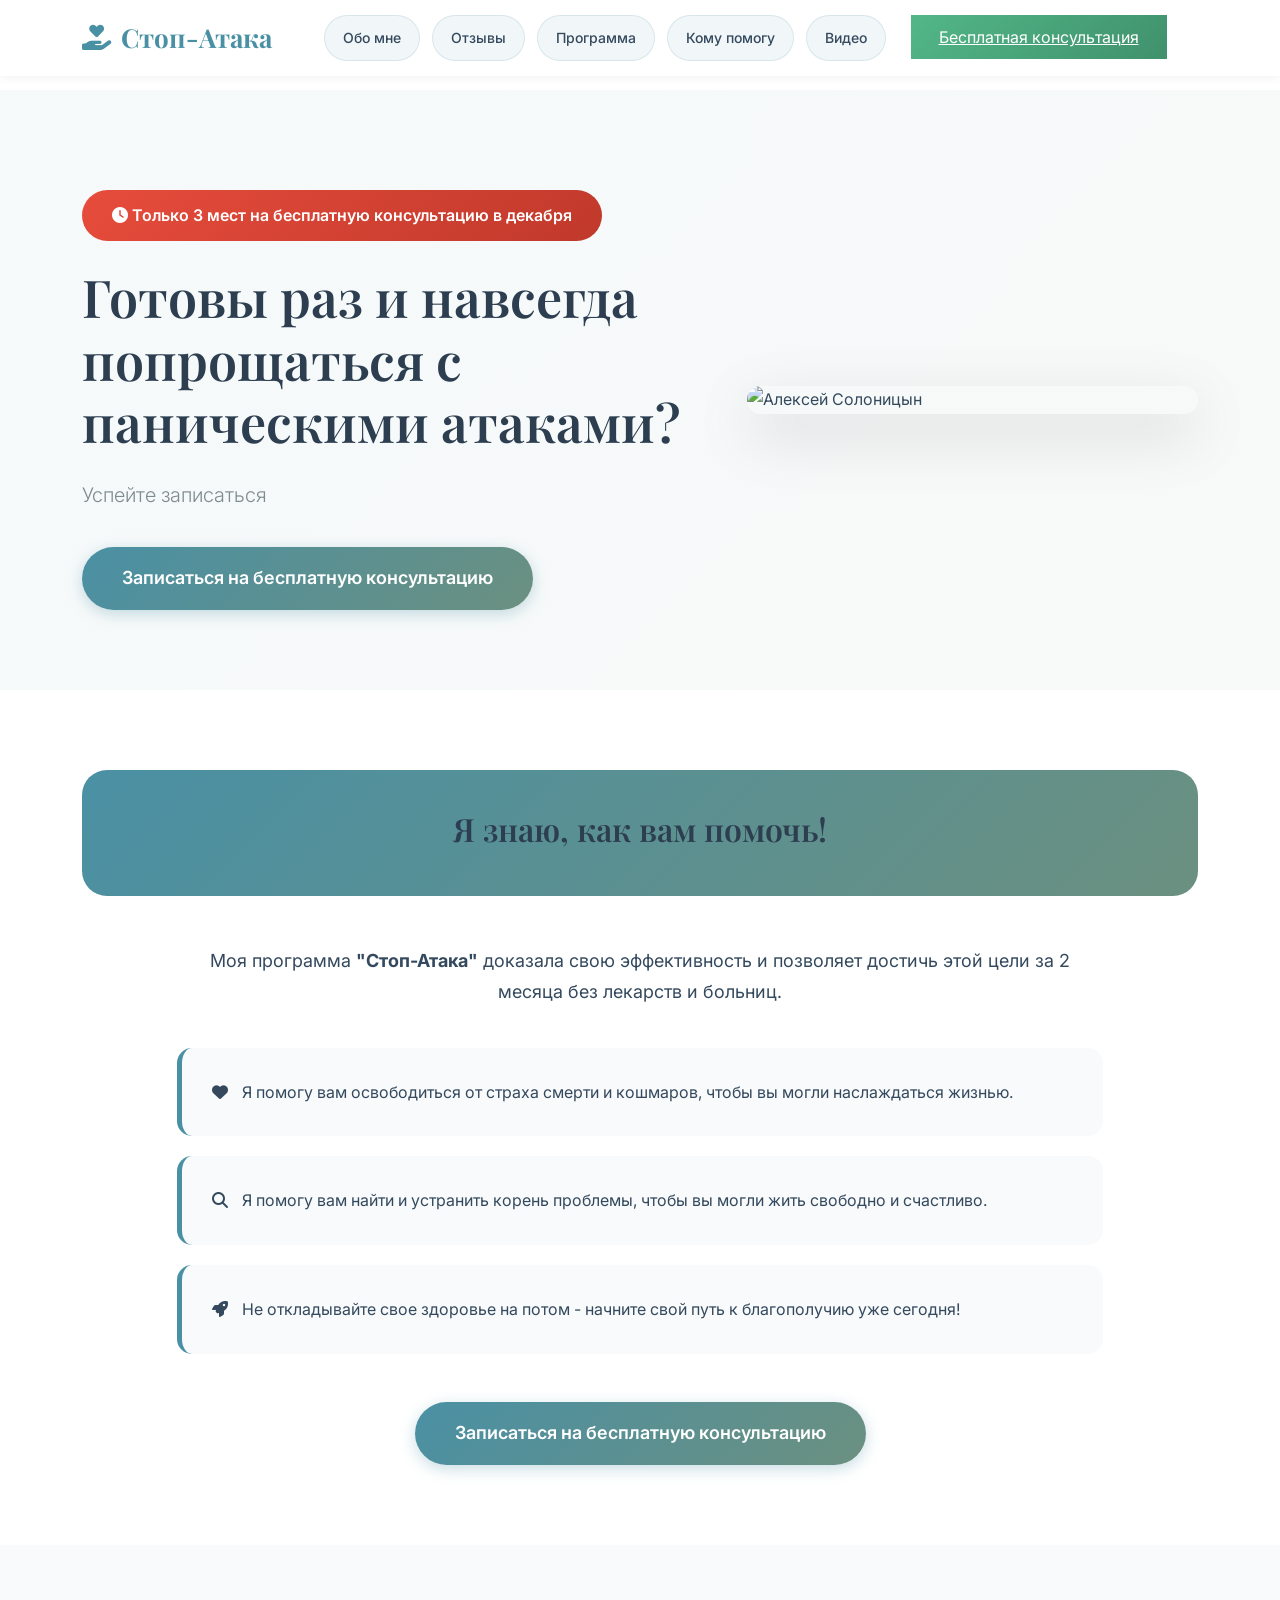
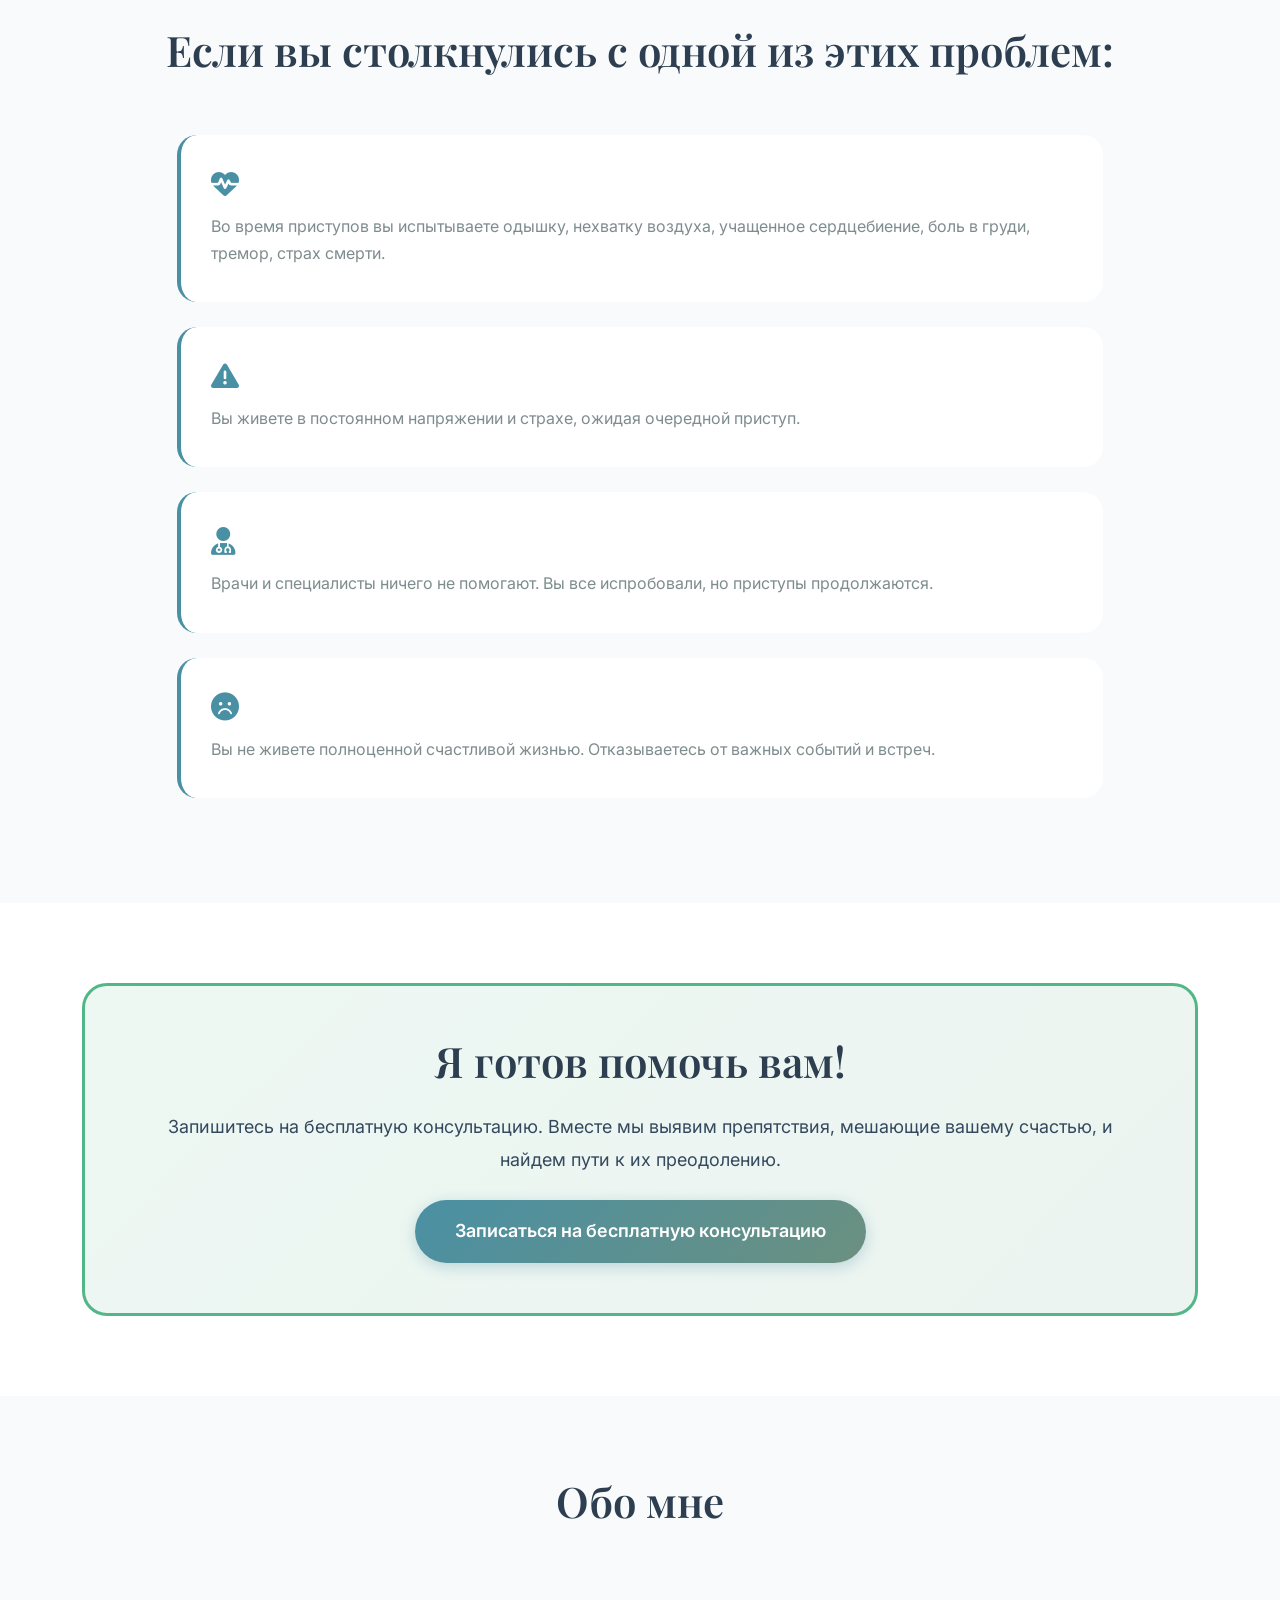
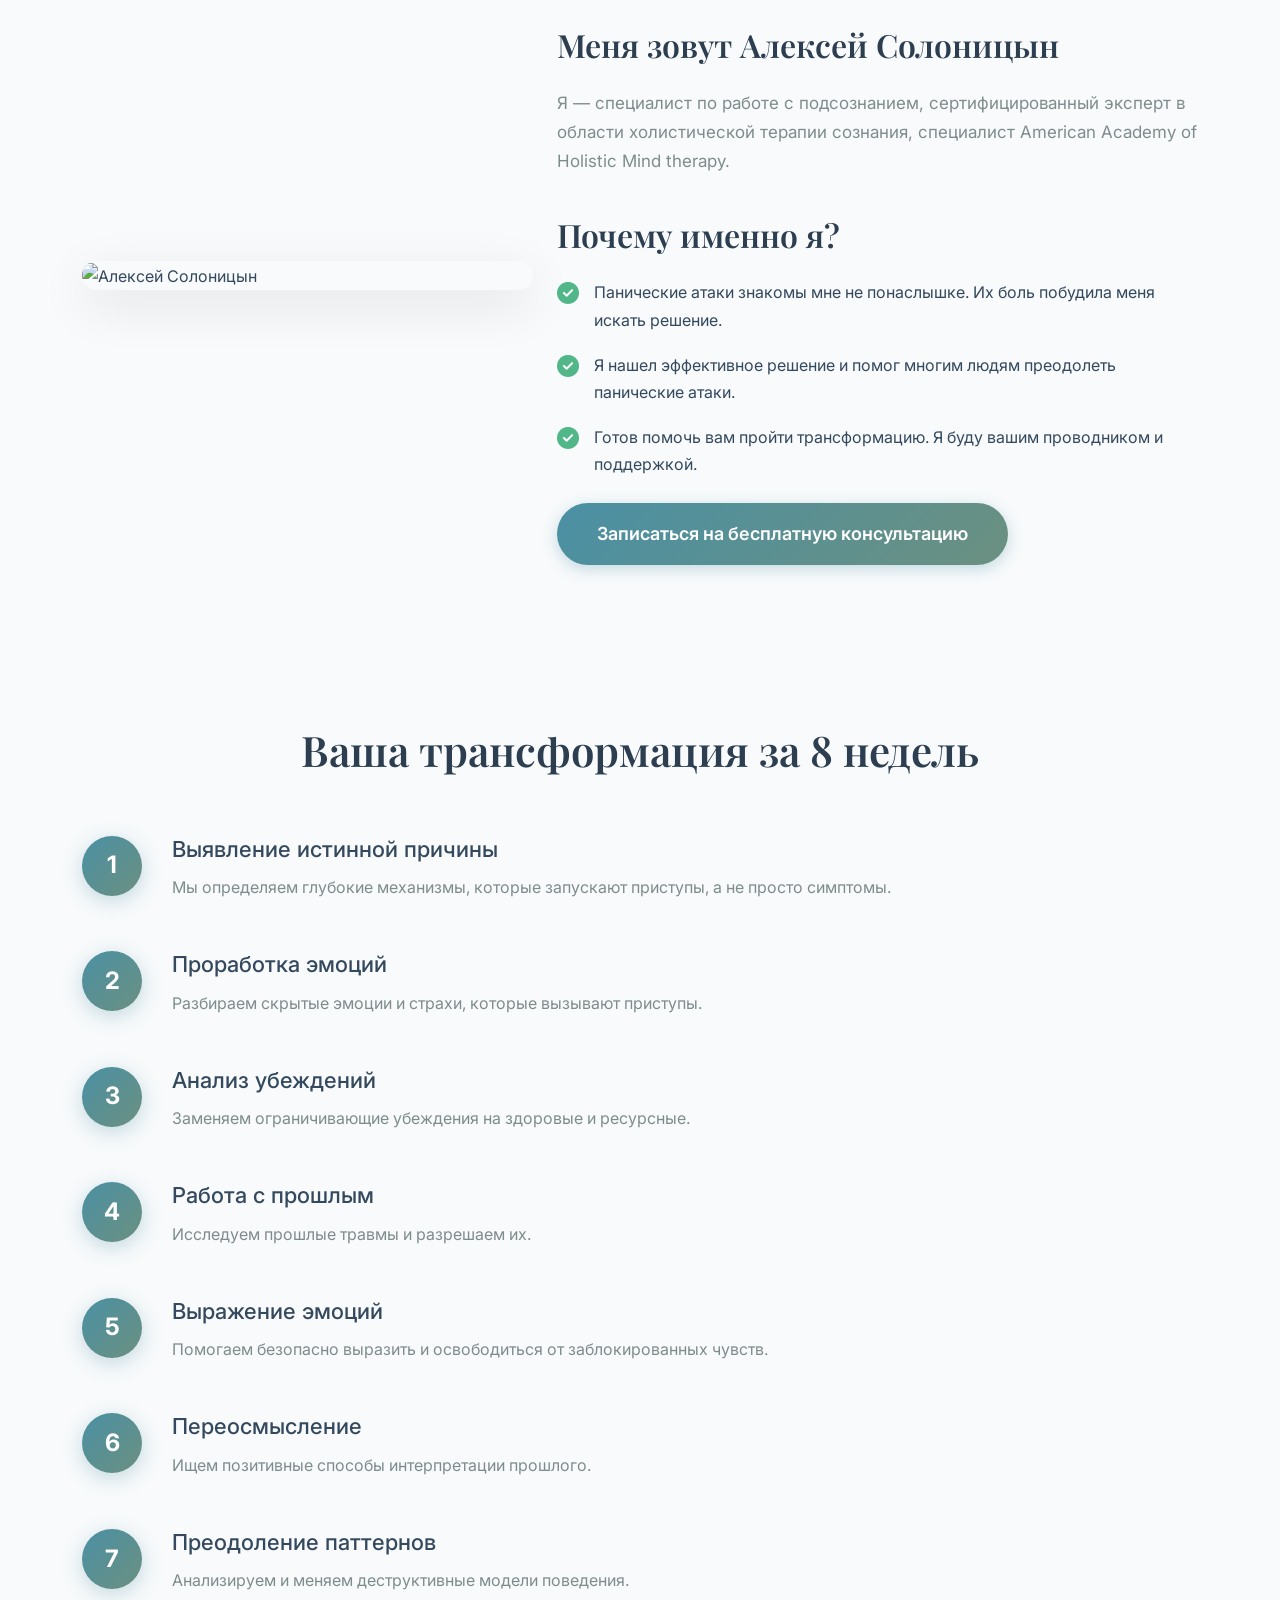
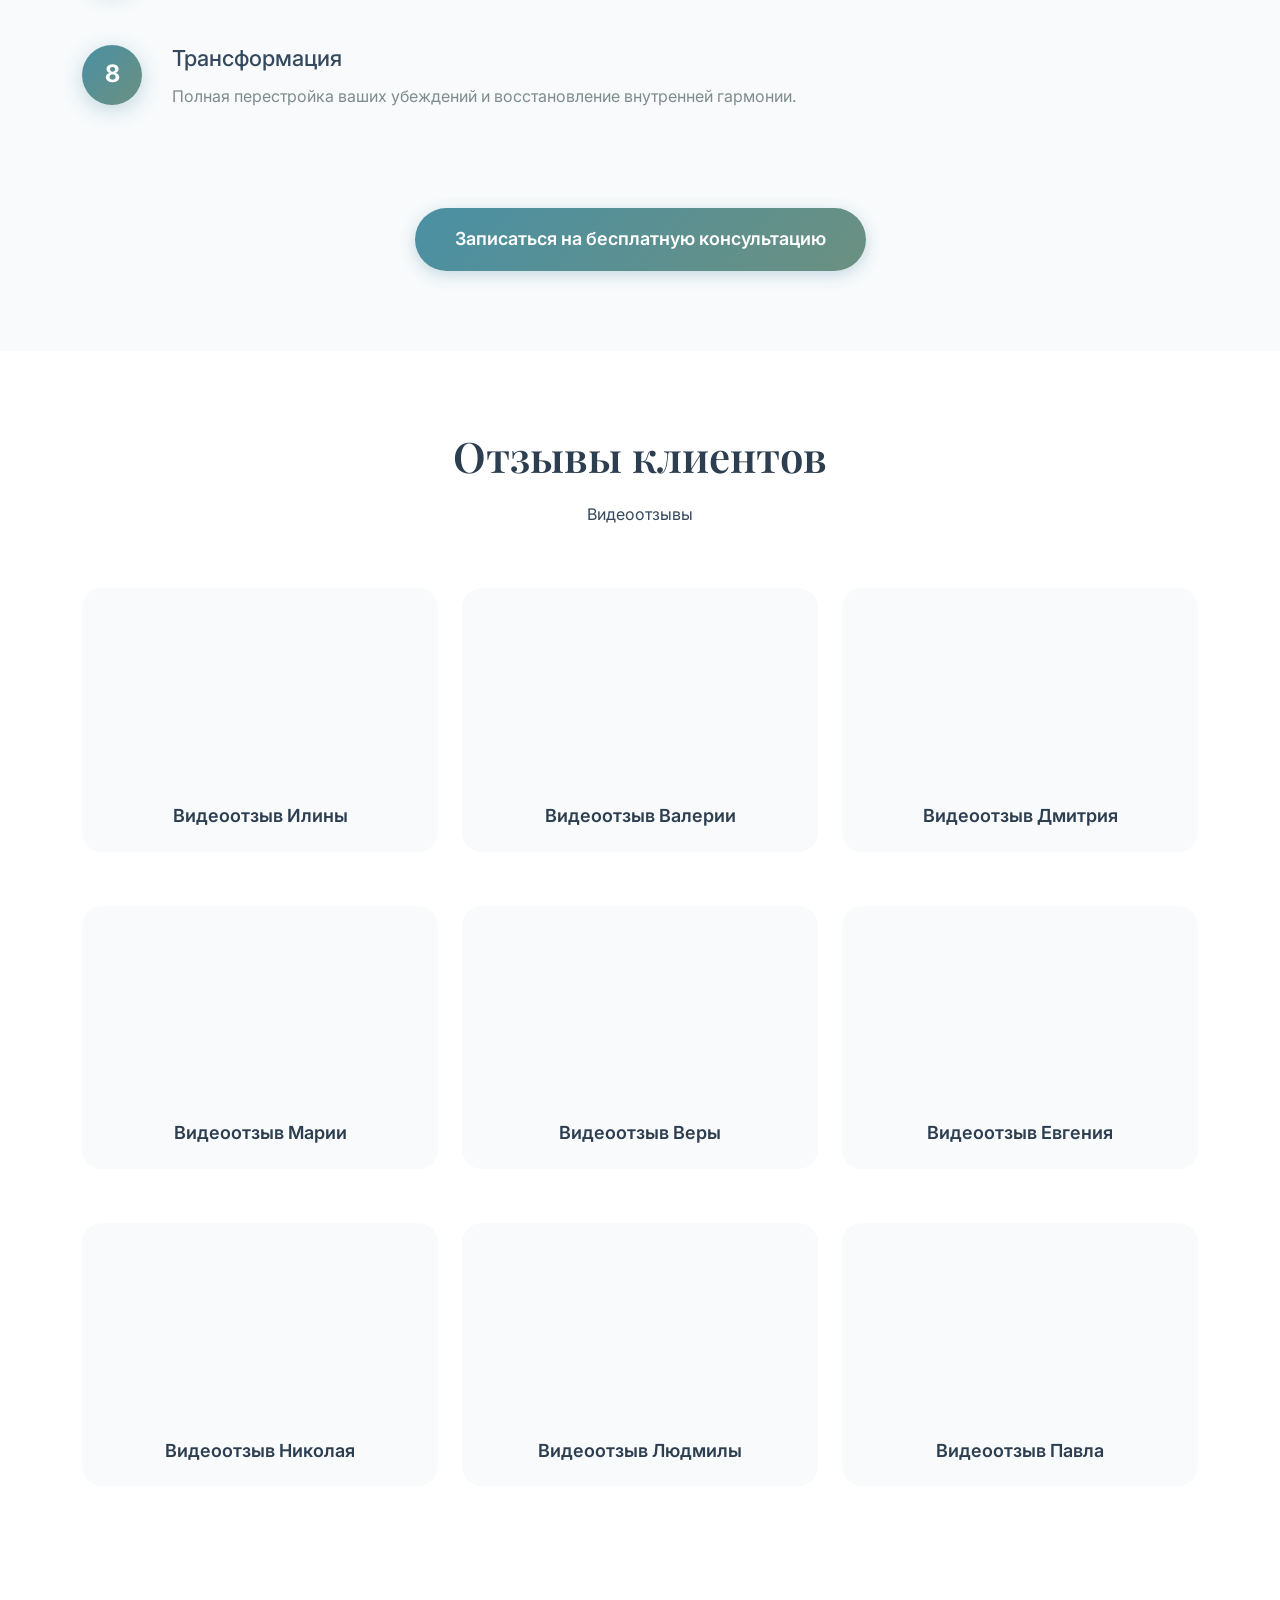
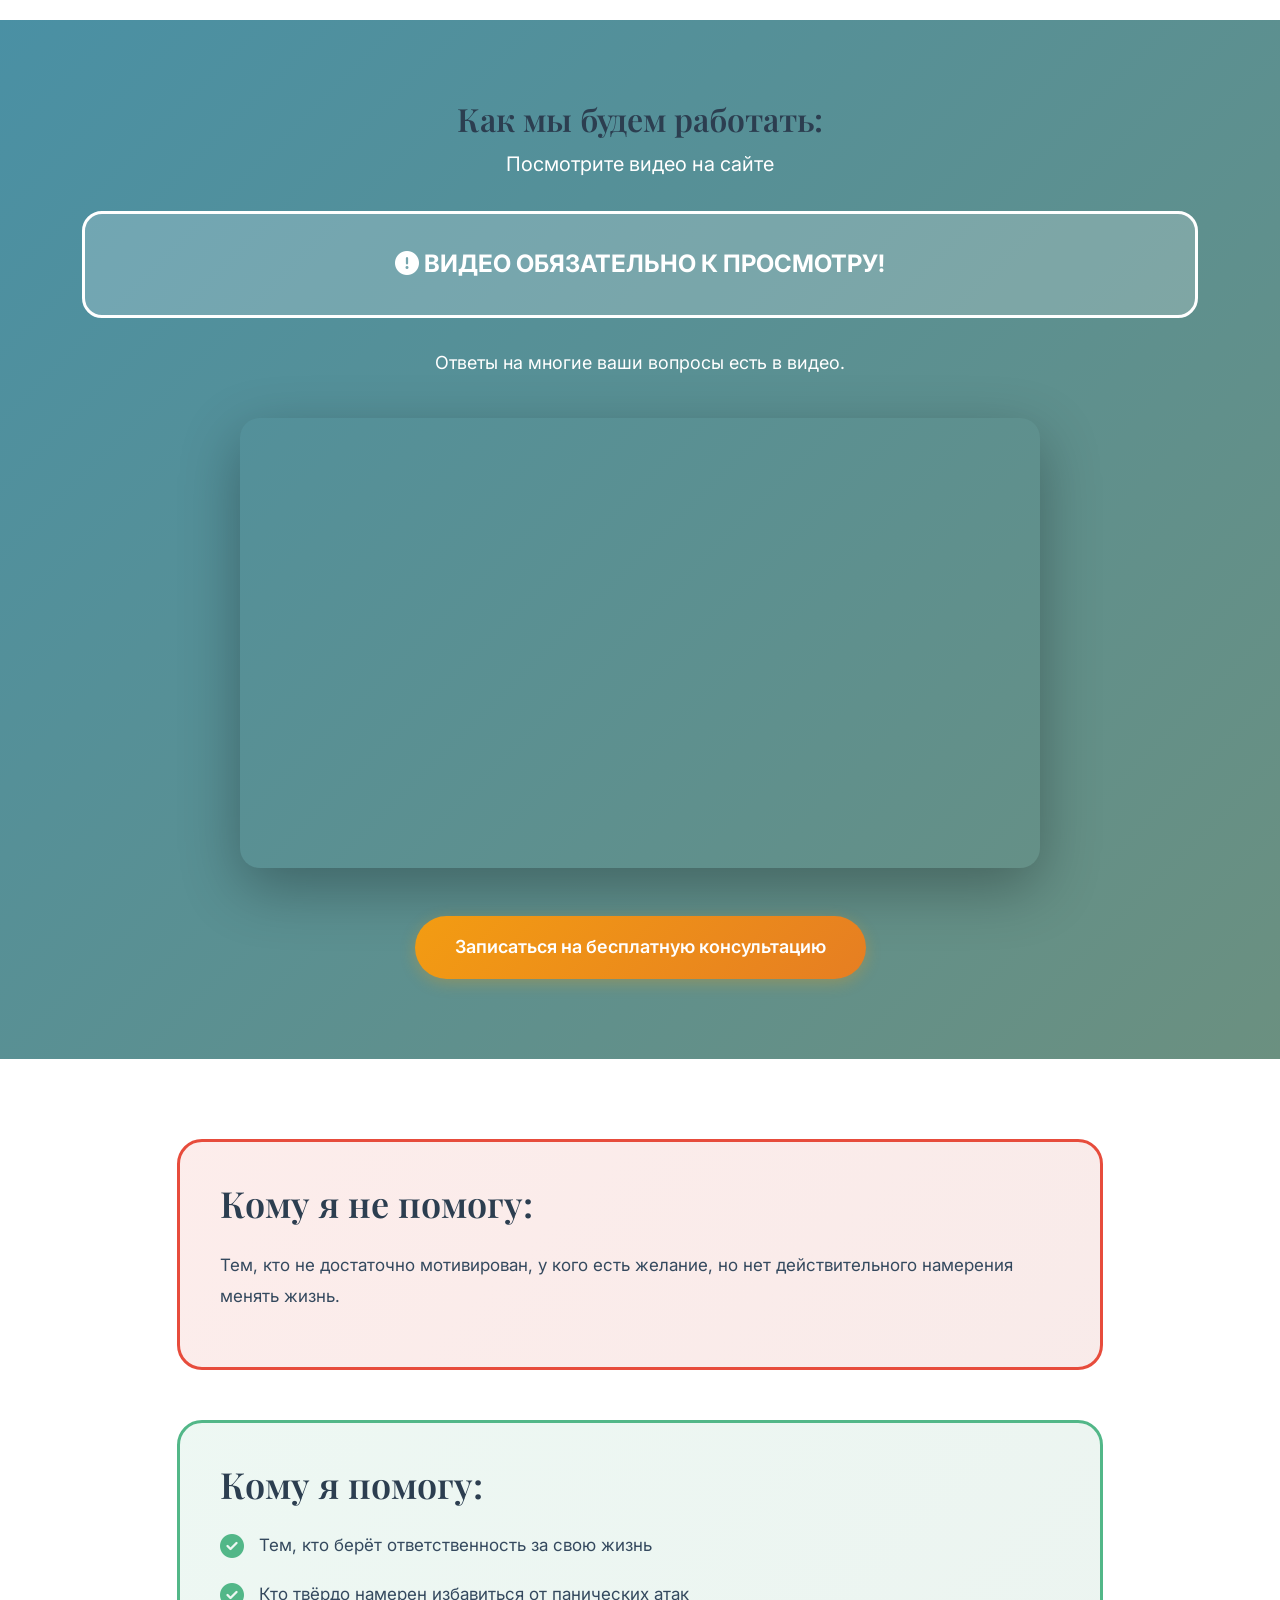
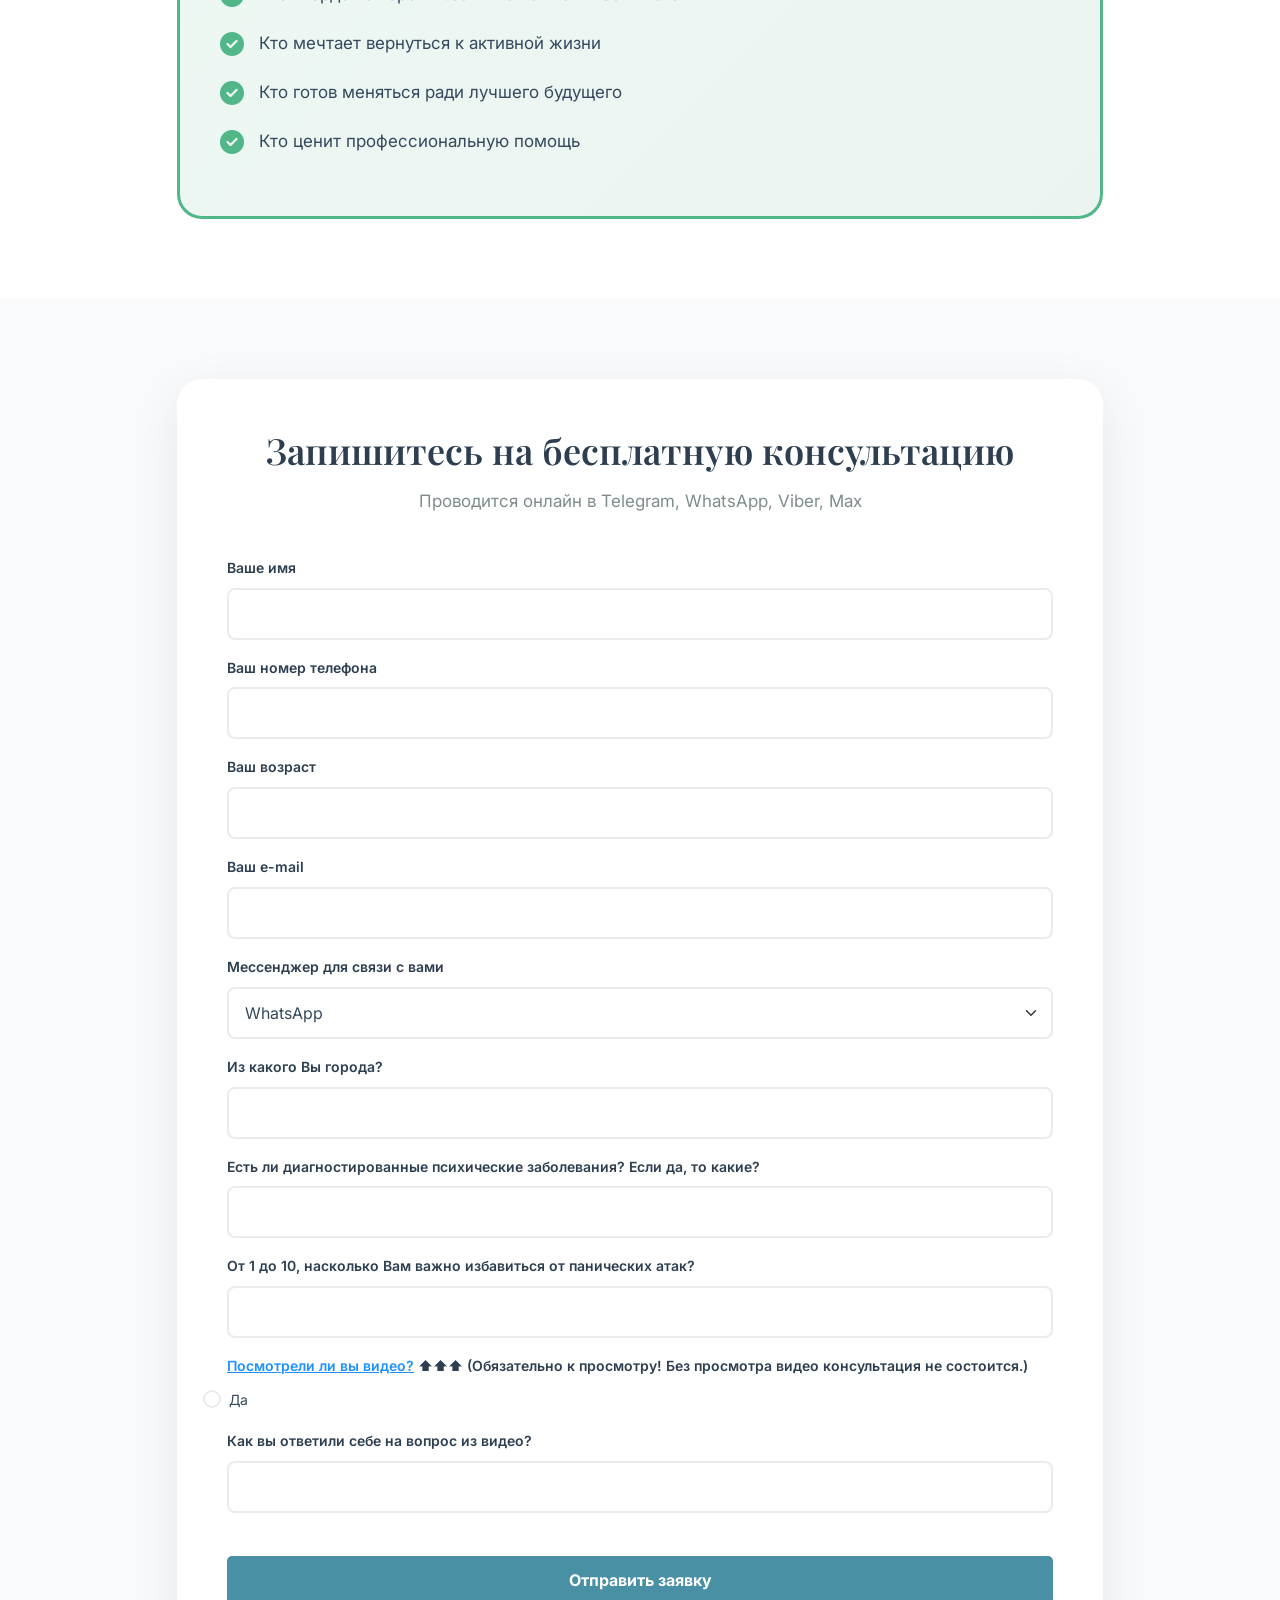
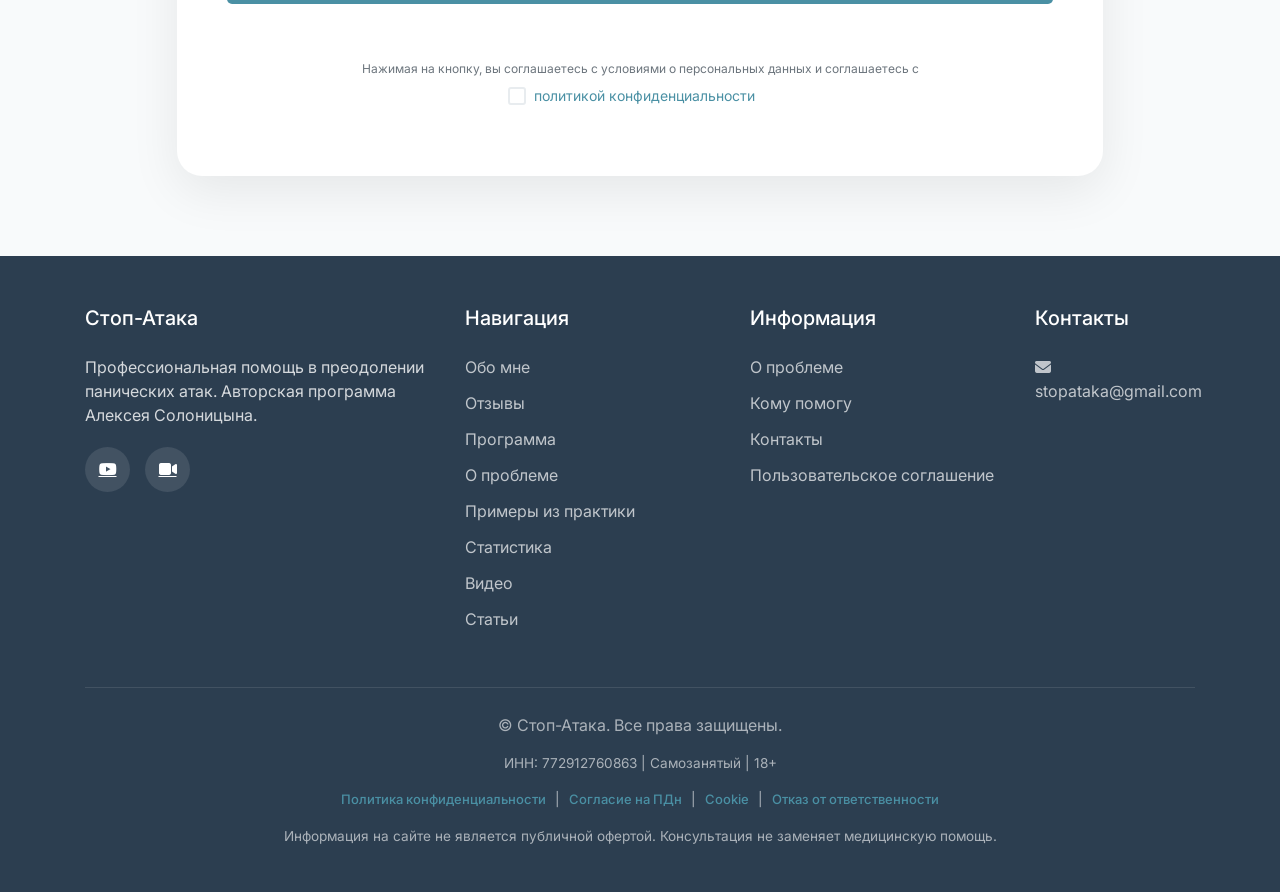
==== index.html @ 9a2efcd5 "Обновлена форма регистрации согласно новой структуре. Добавлены новые поля (messenger select, video_" ====
<!DOCTYPE html>
<html lang="ru">
<head>
    <meta charset="UTF-8">
    <meta name="viewport" content="width=device-width, initial-scale=1.0">
    <title>Стоп-Атака - Избавление от панических атак</title>
    <link href="https://cdn.jsdelivr.net/npm/bootstrap@5.3.0/dist/css/bootstrap.min.css" rel="stylesheet">
    <link href="https://fonts.googleapis.com/css2?family=Inter:wght@300;400;500;600;700&family=Playfair+Display:wght@600;700&display=swap" rel="stylesheet">
    <link rel="stylesheet" href="https://cdnjs.cloudflare.com/ajax/libs/font-awesome/6.4.0/css/all.min.css">
    <link rel="stylesheet" href="styles.css">
</head>
<body>
<div id="stop-ataka-wrapper">
    <header class="top-header">
        <div class="container header-content">
            <div class="header-wrapper">
                <a href="#home" class="logo">
                    <i class="fas fa-hand-holding-heart"></i>
                    <span>Стоп-Атака</span>
                </a>
                <div class="header-nav-section" id="headerNavSection">
                    <ul class="main-nav">
                        <li><a href="#about">Обо мне</a></li>
                        <li><a href="#testimonials">Отзывы</a></li>
                        <li><a href="#process">Программа</a></li>
                        <li><a href="#who-help">Кому помогу</a></li>
                        <li><a href="#video">Видео</a></li>
                    </ul>
                    <div class="header-buttons">
                        <a href="#consultation-form" class="btn-header btn-free">Бесплатная консультация</a>
                    </div>
                </div>
                <button class="mobile-menu-toggle" onclick="toggleMobileMenu()">
                    <i class="fas fa-bars"></i>
                </button>
            </div>
        </div>
    </header>

    <section class="hero-section" id="home">
        <div class="container">
            <div class="row align-items-center">
                <div class="col-lg-7">
                    <div class="fade-in-up">
                        <div class="urgent-badge" id="urgentBadge">
                            <i class="fas fa-clock"></i> Только <span id="placesCount">5</span> мест на бесплатную консультацию в <span id="monthName">апреле</span>
                        </div>
                        <h1>Готовы раз и навсегда попрощаться с паническими атаками?</h1>
                        <p class="lead">Успейте записаться</p>
                        <div class="mt-4">
                            <a href="#consultation-form" class="btn-primary-custom">Записаться на бесплатную консультацию</a>
                        </div>
                    </div>
                </div>
                <div class="col-lg-5">
                    <div class="hero-image"> 
                        <img src="https://static.tildacdn.com/tild6663-3736-4963-b764-336166366230/1_2.png?w=600&h=700&fit=crop" alt="Алексей Солоницын">
                    </div>
                </div>
            </div>
        </div>
    </section>

    <section class="help-section">
        <div class="container">
            <div class="help-header">
                <h2>Я знаю, как вам помочь!</h2>
            </div>
            <div class="row">
                <div class="col-lg-10 offset-lg-1">
                    <p style="font-size: 18px; text-align: center; margin-bottom: 40px;">
                        Моя программа <strong>"Стоп-Атака"</strong> доказала свою эффективность и позволяет достичь этой цели за 2 месяца без лекарств и больниц.
                    </p>
                    <div class="help-list">
                        <li><i class="fas fa-heart"></i> Я помогу вам освободиться от страха смерти и кошмаров, чтобы вы могли наслаждаться жизнью.</li>
                        <li><i class="fas fa-search"></i> Я помогу вам найти и устранить корень проблемы, чтобы вы могли жить свободно и счастливо.</li>
                        <li><i class="fas fa-rocket"></i> Не откладывайте свое здоровье на потом - начните свой путь к благополучию уже сегодня!</li>
                    </div>
                    <div class="text-center mt-5">
                        <a href="#consultation-form" class="btn-primary-custom">Записаться на бесплатную консультацию</a>
                    </div>
                </div>
            </div>
        </div>
    </section>

    <section class="problem-section" id="problem">
        <div class="container">
            <div class="section-title">
                <h2>Если вы столкнулись с одной из этих проблем:</h2>
            </div>
            <div class="row">
                <div class="col-lg-10 offset-lg-1">
                    <div class="symptom-card">
                        <i class="fas fa-heartbeat"></i>
                        <p>Во время приступов вы испытываете одышку, нехватку воздуха, учащенное сердцебиение, боль в груди, тремор, страх смерти.</p>
                    </div>
                    <div class="symptom-card">
                        <i class="fas fa-exclamation-triangle"></i>
                        <p>Вы живете в постоянном напряжении и страхе, ожидая очередной приступ.</p>
                    </div>
                    <div class="symptom-card">
                        <i class="fas fa-user-md"></i>
                        <p>Врачи и специалисты ничего не помогают. Вы все испробовали, но приступы продолжаются.</p>
                    </div>
                    <div class="symptom-card">
                        <i class="fas fa-frown"></i>
                        <p>Вы не живете полноценной счастливой жизнью. Отказываетесь от важных событий и встреч.</p>
                    </div>
                </div>
            </div>
        </div>
    </section>

    <section class="ready-help-section">
        <div class="container">
            <div class="ready-help-box">
                <h2>Я готов помочь вам!</h2>
                <p style="font-size: 18px; line-height: 1.8;">
                    Запишитесь на бесплатную консультацию. Вместе мы выявим препятствия, мешающие вашему счастью, и найдем пути к их преодолению.
                </p>
                <div class="mt-4">
                    <a href="#consultation-form" class="btn-primary-custom">Записаться на бесплатную консультацию</a>
                </div>
            </div>
        </div>
    </section>

    <section class="about-section" id="about">
        <div class="container">
            <div class="section-title">
                <h2>Обо мне</h2>
            </div>
            <div class="row align-items-center">
                <div class="col-lg-5 mb-5 mb-lg-0">
                    <div class="about-image">
                        <img src="https://static.tildacdn.com/tild6263-6162-4432-a464-376335383662/Untitled-1.png" alt="Алексей Солоницын">
                    </div>
                </div>
                <div class="col-lg-7">
                    <div class="about-content">
                        <h3>Меня зовут Алексей Солоницын</h3>
                        <p>Я — специалист по работе с подсознанием, сертифицированный эксперт в области холистической терапии сознания, специалист American Academy of Holistic Mind therapy.</p>
                        <h3>Почему именно я?</h3>
                        <div class="credentials">
                            <div class="credential-item">
                                <i class="fas fa-check-circle"></i>
                                <span>Панические атаки знакомы мне не понаслышке. Их боль побудила меня искать решение.</span>
                            </div>
                            <div class="credential-item">
                                <i class="fas fa-check-circle"></i>
                                <span>Я нашел эффективное решение и помог многим людям преодолеть панические атаки.</span>
                            </div>
                            <div class="credential-item">
                                <i class="fas fa-check-circle"></i>
                                <span>Готов помочь вам пройти трансформацию. Я буду вашим проводником и поддержкой.</span>
                            </div>
                        </div>
                        <div class="mt-4">
                            <a href="#consultation-form" class="btn-primary-custom">Записаться на бесплатную консультацию</a>
                        </div>
                    </div>
                </div>
            </div>
        </div>
    </section>

    <section class="process-section" id="process">
        <div class="container">
            <div class="section-title">
                <h2>Ваша трансформация за 8 недель</h2>
            </div>
            <div class="row">
                <div class="col-lg-12">
                    <div class="process-step">
                        <div class="step-number">1</div>
                        <h4>Выявление истинной причины</h4>
                        <p>Мы определяем глубокие механизмы, которые запускают приступы, а не просто симптомы.</p>
                    </div>
                    <div class="process-step">
                        <div class="step-number">2</div>
                        <h4>Проработка эмоций</h4>
                        <p>Разбираем скрытые эмоции и страхи, которые вызывают приступы.</p>
                    </div>
                    <div class="process-step">
                        <div class="step-number">3</div>
                        <h4>Анализ убеждений</h4>
                        <p>Заменяем ограничивающие убеждения на здоровые и ресурсные.</p>
                    </div>
                    <div class="process-step">
                        <div class="step-number">4</div>
                        <h4>Работа с прошлым</h4>
                        <p>Исследуем прошлые травмы и разрешаем их.</p>
                    </div>
                    <div class="process-step">
                        <div class="step-number">5</div>
                        <h4>Выражение эмоций</h4>
                        <p>Помогаем безопасно выразить и освободиться от заблокированных чувств.</p>
                    </div>
                    <div class="process-step">
                        <div class="step-number">6</div>
                        <h4>Переосмысление</h4>
                        <p>Ищем позитивные способы интерпретации прошлого.</p>
                    </div>
                    <div class="process-step">
                        <div class="step-number">7</div>
                        <h4>Преодоление паттернов</h4>
                        <p>Анализируем и меняем деструктивные модели поведения.</p>
                    </div>
                    <div class="process-step">
                        <div class="step-number">8</div>
                        <h4>Трансформация</h4>
                        <p>Полная перестройка ваших убеждений и восстановление внутренней гармонии.</p>
                    </div>
                </div>
            </div>
            <div class="text-center mt-5">
                <a href="#consultation-form" class="btn-primary-custom">Записаться на бесплатную консультацию</a>
            </div>
        </div>
    </section>

    <section class="testimonials-section" id="testimonials">
        <div class="container">
            <div class="section-title">
                <h2>Отзывы клиентов</h2>
                <p>Видеоотзывы</p>
            </div>
            <div class="video-testimonials">
                <div class="row">
                    <div class="col-lg-4 col-md-6 mb-4">
                        <div class="video-testimonial-card">
                            <div class="video-wrapper">
                                <iframe src="https://www.youtube.com/embed/vRe7kISWdyI" frameborder="0" allow="accelerometer; autoplay; clipboard-write; encrypted-media; gyroscope; picture-in-picture" allowfullscreen></iframe>
                            </div>
                            <div class="video-title">Видеоотзыв Илины</div>
                        </div>
                    </div>
                    <div class="col-lg-4 col-md-6 mb-4">
                        <div class="video-testimonial-card">
                            <div class="video-wrapper">
                                <iframe src="https://www.youtube.com/embed/0zk-wumpV7M" frameborder="0" allow="accelerometer; autoplay; clipboard-write; encrypted-media; gyroscope; picture-in-picture" allowfullscreen></iframe>
                            </div>
                            <div class="video-title">Видеоотзыв Валерии</div>
                        </div>
                    </div>
                    <div class="col-lg-4 col-md-6 mb-4">
                        <div class="video-testimonial-card">
                            <div class="video-wrapper">
                                <iframe src="https://www.youtube.com/embed/Z71CxkX579A" frameborder="0" allow="accelerometer; autoplay; clipboard-write; encrypted-media; gyroscope; picture-in-picture" allowfullscreen></iframe>
                            </div>
                            <div class="video-title">Видеоотзыв Дмитрия</div>
                        </div>
                    </div>
                    <div class="col-lg-4 col-md-6 mb-4">
                        <div class="video-testimonial-card">
                            <div class="video-wrapper">
                                <iframe src="https://www.youtube.com/embed/9t22ivqLo5g" frameborder="0" allow="accelerometer; autoplay; clipboard-write; encrypted-media; gyroscope; picture-in-picture" allowfullscreen></iframe>
                            </div>
                            <div class="video-title">Видеоотзыв Марии</div>
                        </div>
                    </div>
                    <div class="col-lg-4 col-md-6 mb-4">
                        <div class="video-testimonial-card">
                            <div class="video-wrapper">
                                <iframe src="https://www.youtube.com/embed/1-gpSKmMNYY" frameborder="0" allow="accelerometer; autoplay; clipboard-write; encrypted-media; gyroscope; picture-in-picture" allowfullscreen></iframe>
                            </div>
                            <div class="video-title">Видеоотзыв Веры</div>
                        </div>
                    </div>
                    <div class="col-lg-4 col-md-6 mb-4">
                        <div class="video-testimonial-card">
                            <div class="video-wrapper">
                                <iframe src="https://www.youtube.com/embed/WS-WtR-1Eps" frameborder="0" allow="accelerometer; autoplay; clipboard-write; encrypted-media; gyroscope; picture-in-picture" allowfullscreen></iframe>
                            </div>
                            <div class="video-title">Видеоотзыв Евгения</div>
                        </div>
                    </div>
                    <div class="col-lg-4 col-md-6 mb-4">
                        <div class="video-testimonial-card">
                            <div class="video-wrapper">
                                <iframe src="https://www.youtube.com/embed/AvLuL16_ZyM" frameborder="0" allow="accelerometer; autoplay; clipboard-write; encrypted-media; gyroscope; picture-in-picture" allowfullscreen></iframe>
                            </div>
                            <div class="video-title">Видеоотзыв Николая</div>
                        </div>
                    </div>
                    <div class="col-lg-4 col-md-6 mb-4">
                        <div class="video-testimonial-card">
                            <div class="video-wrapper">
                                <iframe src="https://www.youtube.com/embed/q3dSSRt8s40" frameborder="0" allow="accelerometer; autoplay; clipboard-write; encrypted-media; gyroscope; picture-in-picture" allowfullscreen></iframe>
                            </div>
                            <div class="video-title">Видеоотзыв Людмилы</div>
                        </div>
                    </div>
                    <div class="col-lg-4 col-md-6 mb-4">
                        <div class="video-testimonial-card">
                            <div class="video-wrapper">
                                <iframe src="https://www.youtube.com/embed/zlaKV3jDpws" frameborder="0" allow="accelerometer; autoplay; clipboard-write; encrypted-media; gyroscope; picture-in-picture" allowfullscreen></iframe>
                            </div>
                            <div class="video-title">Видеоотзыв Павла</div>
                        </div>
                    </div>
                </div>
            </div>
        </div>
    </section>

    <section class="video-section" id="video">
        <div class="container">
            <h2>Как мы будем работать:</h2>
            <p style="font-size: 20px; margin-bottom: 20px;">Посмотрите видео на сайте</p>
            <div class="video-alert">
                <i class="fas fa-exclamation-circle"></i> ВИДЕО ОБЯЗАТЕЛЬНО К ПРОСМОТРУ!
            </div>
            <p style="font-size: 18px; margin-bottom: 40px;">Ответы на многие ваши вопросы есть в видео.</p>
            <div class="main-video-wrapper">
                <div class="video-wrapper">
                    <iframe src="https://www.youtube.com/embed/H00WrLCT4Kk" frameborder="0" allow="accelerometer; autoplay; clipboard-write; encrypted-media; gyroscope; picture-in-picture" allowfullscreen></iframe>
                </div>
            </div>
            <div class="mt-5">
                <a href="#consultation-form" class="btn-warning-custom">Записаться на бесплатную консультацию</a>
            </div>
        </div>
    </section>

    <section class="who-help-section" id="who-help">
        <div class="container">
            <div class="row">
                <div class="col-lg-10 offset-lg-1">
                    <div class="cannot-help-box">
                        <h2>Кому я не помогу:</h2>
                        <p style="font-size: 17px; line-height: 1.8;">
                            Тем, кто не достаточно мотивирован, у кого есть желание, но нет действительного намерения менять жизнь.
                        </p>
                    </div>
                    <div class="can-help-box">
                        <h2>Кому я помогу:</h2>
                        <ul class="can-help-list">
                            <li><i class="fas fa-check-circle"></i> <span>Тем, кто берёт ответственность за свою жизнь</span></li>
                            <li><i class="fas fa-check-circle"></i> <span>Кто твёрдо намерен избавиться от панических атак</span></li>
                            <li><i class="fas fa-check-circle"></i> <span>Кто мечтает вернуться к активной жизни</span></li>
                            <li><i class="fas fa-check-circle"></i> <span>Кто готов меняться ради лучшего будущего</span></li>
                            <li><i class="fas fa-check-circle"></i> <span>Кто ценит профессиональную помощь</span></li>
                        </ul>
                    </div>
                </div>
            </div>
        </div>
    </section>

    <section class="contact-section" id="consultation-form">
        <div class="container">
            <div class="row">
                <div class="col-lg-10 offset-lg-1">
                    <div class="contact-form">
                        <h2>Запишитесь на бесплатную консультацию</h2>
                        <p>Проводится онлайн в Telegram, WhatsApp, Viber, Max</p>
                        <form id="application-form">
                            <div class="mb-3">
                                <label for="name" class="form-label">Ваше имя</label>
                                <input type="text" class="form-control" id="name" name="name" required />
                            </div>
                            <div class="mb-3">
                                <label for="phone" class="form-label">Ваш номер телефона</label>
                                <input type="tel" class="form-control" id="phone" name="phone" required />
                            </div>
                            <div class="mb-3">
                                <label for="age" class="form-label">Ваш возраст</label>
                                <input
                                    type="number"
                                    class="form-control"
                                    id="age"
                                    name="age"
                                    min="1"
                                    max="100"
                                    required />
                            </div>
                            <div class="mb-3">
                                <label for="email" class="form-label">Ваш e-mail</label>
                                <input type="email" class="form-control" id="email" name="email" required />
                            </div>
                            <div class="mb-3">
                                <label for="messenger" class="form-label">Мессенджер для связи с вами</label>
                                <select class="form-select" id="messenger" name="messenger" required>
                                    <option value="whatsapp">WhatsApp</option>
                                    <option value="viber">Viber</option>
                                    <option value="telegram">Telegram</option>
                                </select>
                            </div>
                            <div class="mb-3">
                                <label for="city" class="form-label">Из какого Вы города?</label>
                                <input type="text" class="form-control" id="city" name="city" required />
                            </div>
                            <div class="mb-3">
                                <label for="mental" class="form-label"
                                    >Есть ли диагностированные психические заболевания? Если да, то какие?</label
                                >
                                <input type="text" class="form-control" id="mental" name="mental" required />
                            </div>
                            <div class="mb-3">
                                <label for="importance" class="form-label"
                                    >От 1 до 10, насколько Вам важно избавиться от панических атак?</label
                                >
                                <input
                                    type="number"
                                    class="form-control"
                                    id="importance"
                                    name="importance"
                                    min="1"
                                    max="10"
                                    required />
                            </div>

                            <!-- Новые поля -->
                            <div class="mb-3">
                                <p class="form-label">
                                    <a href="#video" style="text-decoration: underline; color: dodgerblue"
                                        >Посмотрели ли вы видео?</a
                                    >
                                    ⬆️⬆️⬆️ (Обязательно к просмотру! Без просмотра видео консультация не состоится.)
                                </p>

                                <div class="form-check">
                                    <input
                                        type="radio"
                                        class="form-check-input"
                                        id="video_watched"
                                        name="video_watched"
                                        value="Да"
                                        required />
                                    <label class="form-check-label" for="video_watched">Да</label>
                                </div>
                            </div>

                            <div class="mb-3">
                                <label for="video_response" class="form-label"
                                    >Как вы ответили себе на вопрос из видео?</label
                                >
                                <input
                                    type="text"
                                    class="form-control"
                                    id="video_response"
                                    name="video_response"
                                    required />
                            </div>

                            <br />
                            <!-- Кнопка отправки -->
                            <div class="text-center">
                                <button type="submit" class="btn btn-primary" style="width: 100%; background-color: #4A90A4; border: none; padding: 12px 30px; border-radius: 5px; font-weight: bold; font-size: 1rem;">
                                    Отправить заявку
                                </button>
                            </div>
                            <br /><br />

                            <!-- Оформление с использованием мелкого шрифта -->
                            <div class="text-center" style="font-size: 0.75rem; color: #6c757d; margin-bottom: 10px;">
                                <p style="margin-bottom: 5px; font-size: 0.75rem;">
                                    Нажимая на кнопку, вы соглашаетесь с условиями о персональных данных и соглашаетесь с
                                </p>
                                <div class="form-check d-inline-block">
                                    <input type="checkbox" class="form-check-input" id="privacy_check" required>
                                    <label class="form-check-label" for="privacy_check">
                                        <a href="privacy.html" target="_blank" style="text-decoration: none">политикой конфиденциальности</a>
                                    </label>
                                </div>
                            </div>
                        </form>
                    </div>
                </div>
            </div>
        </div>
    </section>
</div>

<div class="sa-footer-wrapper">
    <footer class="footer">
        <div class="container">
            <div class="row">
                <div class="col-lg-4 mb-4 mb-lg-0">
                    <h5>Стоп-Атака</h5>
                    <p>Профессиональная помощь в преодолении панических атак. Авторская программа Алексея Солоницына.</p>
                    <div class="social-links">
                        <a href="https://www.youtube.com/@AlexeySolonicyn" target="_blank"><i class="fab fa-youtube"></i></a>
                        <a href="https://rutube.ru/channel/42835987/" target="_blank"><i class="fas fa-video"></i></a>
                    </div>
                </div>
                <div class="col-lg-3 col-md-4 mb-4 mb-lg-0">
                    <h5>Навигация</h5>
                    <ul>
                        <li><a href="#about">Обо мне</a></li>
                        <li><a href="#testimonials">Отзывы</a></li>
                        <li><a href="#process">Программа</a></li>
                        <li><a href="#problem">О проблеме</a></li>
                        <li><a href="https://stop-ataka.solonicyn.ru/praktika">Примеры из практики</a></li>
                        <li><a href="https://stop-ataka.solonicyn.ru/statistika">Статистика</a></li>
                        <li><a href="https://stop-ataka.solonicyn.ru/videos">Видео</a></li>
                        <li><a href="https://stop-ataka.solonicyn.ru/articles">Статьи</a></li>
                    </ul>
                </div>
                <div class="col-lg-3 col-md-4 mb-4 mb-lg-0">
                    <h5>Информация</h5>
                    <ul>
                        <li><a href="#problem">О проблеме</a></li>
                        <li><a href="#who-help">Кому помогу</a></li>
                        <li><a href="#rec1484696571">Контакты</a></li>
                        <li><a href="terms.html">Пользовательское соглашение</a></li>
                    </ul>
                </div>
                <div class="col-lg-2 col-md-4">
                    <h5>Контакты</h5>
                    <ul>
                        <li><i class="fas fa-envelope"></i> stopataka@gmail.com</li>
                    </ul>
                </div>
            </div>
            <div class="footer-bottom">
                <p>&copy; Стоп-Атака. Все права защищены.</p>
                <p class="small">ИНН: 772912760863 | Самозанятый | 18+</p>
                <p class="small"><a href="privacy.html" target="_blank" style="color: #4A90A4; text-decoration: none; font-size: 13px; margin: 0 5px; font-weight: 500; transition: all 0.3s ease;">Политика конфиденциальности</a> | <a href="privacy.html" target="_blank" style="color: #4A90A4; text-decoration: none; font-size: 13px; margin: 0 5px; font-weight: 500; transition: all 0.3s ease;">Согласие на ПДн</a> | <a href="cookies.html" target="_blank" style="color: #4A90A4; text-decoration: none; font-size: 13px; margin: 0 5px; font-weight: 500; transition: all 0.3s ease;">Cookie</a> | <a href="disclaimer.html" target="_blank" style="color: #4A90A4; text-decoration: none; font-size: 13px; margin: 0 5px; font-weight: 500; transition: all 0.3s ease;">Отказ от ответственности</a></p>
                <p class="small text-center mt-3">Информация на сайте не является публичной офертой. Консультация не заменяет медицинскую помощь.</p>
            </div>
        </div>
    </footer>
</div>

<script src="https://cdn.jsdelivr.net/npm/bootstrap@5.3.0/dist/js/bootstrap.bundle.min.js"></script>
<script src="script.js"></script>
</body>
</html>
---- styles.css ----
:root {
    --primary-color: #4A90A4;
    --secondary-color: #87CEEB;
    --accent-color: #6B9080;
    --text-light: #7F8C8D;
}

* { box-sizing: border-box; margin: 0; padding: 0; }

#stop-ataka-wrapper { font-family: 'Inter', sans-serif; color: #34495E; line-height: 1.7; }
#stop-ataka-wrapper h1, #stop-ataka-wrapper h2, #stop-ataka-wrapper h3 { font-family: 'Playfair Display', serif; color: #2C3E50; font-weight: 600; }

.btn-primary-custom { background: linear-gradient(135deg, #4A90A4, #6B9080); border: none; padding: 16px 40px; font-size: 18px; font-weight: 600; border-radius: 50px; color: white; transition: all 0.3s; box-shadow: 0 4px 15px rgba(74, 144, 164, 0.3); text-decoration: none; display: inline-block; cursor: pointer; }
.btn-primary-custom:hover { transform: translateY(-2px); box-shadow: 0 6px 25px rgba(74, 144, 164, 0.4); color: white; }
.btn-warning-custom { background: linear-gradient(135deg, #F39C12, #E67E22); border: none; padding: 16px 40px; font-size: 18px; font-weight: 600; border-radius: 50px; color: white; transition: all 0.3s; box-shadow: 0 4px 15px rgba(243, 156, 18, 0.3); text-decoration: none; display: inline-block; cursor: pointer; }
.btn-warning-custom:hover { transform: translateY(-2px); box-shadow: 0 6px 25px rgba(243, 156, 18, 0.4); color: white; }

.top-header { background: white; padding: 15px 0; box-shadow: 0 2px 10px rgba(0,0,0,0.05); position: fixed; top: 0; left: 0; right: 0; z-index: 1000; }
body { margin-top: 90px; }
.header-wrapper { display: flex; align-items: center; justify-content: space-between; gap: 20px; }
.header-nav-section { display: flex; align-items: center; gap: 25px; flex-grow: 1; justify-content: center; }
.logo { font-family: 'Playfair Display', serif; font-size: 26px; font-weight: 700; color: #4A90A4; text-decoration: none; display: flex; align-items: center; gap: 10px; white-space: nowrap; }
.main-nav { display: flex; align-items: center; gap: 12px; list-style: none; margin: 0; padding: 0; flex-wrap: nowrap; }
.main-nav li a { color: #34495E; text-decoration: none; font-weight: 500; font-size: 14px; padding: 10px 18px; border-radius: 25px; background: rgba(74, 144, 164, 0.08); border: 1px solid rgba(74, 144, 164, 0.15); display: inline-block; white-space: nowrap; transition: all 0.3s; }
.main-nav li a:hover { color: #4A90A4; background: rgba(74, 144, 164, 0.15); border-color: rgba(74, 144, 164, 0.3); }
.btn-free { background: linear-gradient(135deg, #52B788, #40916C); color: white; border: none; padding: 12px 28px; }
.btn-free:hover { transform: translateY(-2px); box-shadow: 0 4px 15px rgba(82, 183, 136, 0.4); color: white; }
.mobile-menu-toggle { display: none; background: none; border: none; font-size: 28px; color: #4A90A4; cursor: pointer; }

.hero-section { background: linear-gradient(135deg, rgba(74, 144, 164, 0.05), rgba(107, 144, 128, 0.05)); padding: 100px 0 80px; position: relative; }
.urgent-badge { background: linear-gradient(135deg, #E74C3C, #C0392B); color: white; padding: 12px 30px; border-radius: 50px; font-size: 16px; font-weight: 600; display: inline-block; margin-bottom: 25px; animation: pulse 2s infinite; }
@keyframes pulse { 0%, 100% { transform: scale(1); } 50% { transform: scale(1.05); } }
.hero-section h1 { font-size: 52px; line-height: 1.2; margin-bottom: 25px; }
.hero-section .lead { font-size: 20px; color: var(--text-light); margin-bottom: 35px; }
.hero-image { border-radius: 20px; overflow: hidden; box-shadow: 0 20px 60px rgba(0,0,0,0.15); }
.hero-image img { width: 100%; height: auto; display: block; }
.fade-in-up { animation: fadeInUp 0.8s ease-out; }
@keyframes fadeInUp { from { opacity: 0; transform: translateY(30px); } to { opacity: 1; transform: translateY(0); } }

.help-section { padding: 80px 0; background: white; }
.help-header { background: linear-gradient(135deg, #4A90A4, #6B9080); color: white; padding: 40px; border-radius: 25px; text-align: center; margin-bottom: 50px; }
.help-list { list-style: none; padding: 0; }
.help-list li { background: #F8FAFB; padding: 30px; border-radius: 15px; margin-bottom: 20px; border-left: 5px solid #4A90A4; font-size: 16px; line-height: 1.8; color: #34495E; }
.help-list i { margin-right: 10px; }

.problem-section { padding: 80px 0; background: #F8FAFB; }
.section-title { text-align: center; margin-bottom: 60px; }
.section-title h2 { font-size: 42px; margin-bottom: 20px; }
.symptom-card { background: white; border-radius: 20px; padding: 35px 30px; margin-bottom: 25px; border-left: 4px solid #4A90A4; transition: all 0.3s; }
.symptom-card:hover { transform: translateX(5px); box-shadow: 0 5px 20px rgba(0,0,0,0.08); }
.symptom-card i { font-size: 28px; color: #4A90A4; margin-bottom: 15px; }
.symptom-card p { color: var(--text-light); margin: 0; }

.ready-help-section { padding: 80px 0; background: white; }
.ready-help-box { background: linear-gradient(135deg, rgba(82, 183, 136, 0.1), rgba(64, 145, 108, 0.1)); border: 3px solid #52B788; border-radius: 25px; padding: 50px; text-align: center; }
.ready-help-box h2 { font-size: 42px; color: #52B788; margin-bottom: 25px; }

.about-section { padding: 80px 0; background: #F8FAFB; }
.about-image { border-radius: 20px; overflow: hidden; box-shadow: 0 15px 50px rgba(0,0,0,0.1); }
.about-image img { width: 100%; height: 100%; object-fit: cover; }
.about-content h2 { font-size: 38px; margin-bottom: 25px; }
.about-content h3 { font-size: 32px; margin-top: 40px; margin-bottom: 25px; color: #4A90A4; }
.about-content p { font-size: 17px; color: var(--text-light); margin-bottom: 20px; }
.credential-item { display: flex; align-items: start; margin-bottom: 18px; gap: 15px; }
.credential-item i { color: #52B788; font-size: 22px; margin-top: 3px; }

.process-section { padding: 80px 0; background: #F8FAFB; }
.process-step { position: relative; padding-left: 90px; margin-bottom: 50px; }
.step-number { position: absolute; left: 0; top: 0; width: 60px; height: 60px; background: linear-gradient(135deg, #4A90A4, #6B9080); border-radius: 50%; display: flex; align-items: center; justify-content: center; color: white; font-size: 24px; font-weight: 700; box-shadow: 0 5px 20px rgba(74, 144, 164, 0.3); }
.process-step h4 { font-size: 22px; margin-bottom: 12px; }
.process-step p { color: var(--text-light); font-size: 16px; }

.testimonials-section { padding: 80px 0; background: white; }
.video-testimonial-card { background: #F8FAFB; border-radius: 20px; padding: 20px; margin-bottom: 30px; transition: all 0.3s; }
.video-testimonial-card:hover { transform: translateY(-5px); box-shadow: 0 10px 30px rgba(0,0,0,0.1); }
.video-wrapper { position: relative; padding-bottom: 56.25%; height: 0; overflow: hidden; border-radius: 15px; }
.video-wrapper iframe { position: absolute; top: 0; left: 0; width: 100%; height: 100%; }
.video-title { margin-top: 15px; font-size: 18px; font-weight: 600; color: #2C3E50; text-align: center; }

.video-section { padding: 80px 0; background: linear-gradient(135deg, #4A90A4, #6B9080); color: white; text-align: center; }
.video-alert { background: rgba(255,255,255,0.2); border: 3px solid white; padding: 30px; border-radius: 20px; margin: 30px 0; font-size: 24px; font-weight: 700; animation: pulse 2s infinite; color: white; }
.main-video-wrapper { max-width: 800px; margin: 40px auto; border-radius: 20px; overflow: hidden; box-shadow: 0 20px 60px rgba(0,0,0,0.3); }

.who-help-section { padding: 80px 0; background: white; }
.cannot-help-box { background: linear-gradient(135deg, rgba(231, 76, 60, 0.1), rgba(192, 57, 43, 0.1)); border: 3px solid #E74C3C; border-radius: 25px; padding: 40px; margin-bottom: 50px; }
.cannot-help-box h2 { color: #E74C3C; font-size: 36px; margin-bottom: 25px; }
.can-help-box { background: linear-gradient(135deg, rgba(82, 183, 136, 0.1), rgba(64, 145, 108, 0.1)); border: 3px solid #52B788; border-radius: 25px; padding: 40px; }
.can-help-box h2 { color: #52B788; font-size: 36px; margin-bottom: 25px; }
.can-help-list { list-style: none; padding: 0; }
.can-help-list li { display: flex; align-items: start; gap: 15px; margin-bottom: 20px; font-size: 17px; color: #34495E; }
.can-help-list i { color: #52B788; font-size: 24px; margin-top: 3px; }

.contact-section { padding: 80px 0; background: #F8FAFB; }
.contact-form { background: white; padding: 50px; border-radius: 25px; box-shadow: 0 15px 50px rgba(0,0,0,0.08); }
.contact-form h2 { font-size: 36px; margin-bottom: 15px; text-align: center; }
.contact-form > p { text-align: center; color: var(--text-light); font-size: 17px; margin-bottom: 40px; }
.form-label { color: #34495E; font-weight: 500; }
.form-control-custom { border: 2px solid #E8ECEF; border-radius: 12px; padding: 15px 20px; font-size: 16px; transition: all 0.3s; color: #34495E; }
.form-control-custom:focus { border-color: #4A90A4; box-shadow: 0 0 0 0.2rem rgba(74, 144, 164, 0.1); outline: none; }

.messenger-buttons { display: flex; gap: 15px; margin-bottom: 20px; flex-wrap: wrap; }
.messenger-btn { flex: 1; min-width: 150px; padding: 15px; border: 2px solid #E8ECEF; border-radius: 12px; background: white; cursor: pointer; transition: all 0.3s; display: flex; align-items: center; justify-content: center; gap: 10px; font-weight: 600; color: #34495E; }
.messenger-btn:hover { border-color: #4A90A4; background: #F8FAFB; }
.messenger-btn.active { border-color: #4A90A4; background: rgba(74, 144, 164, 0.1); }

.rating-buttons { display: flex; gap: 10px; flex-wrap: wrap; justify-content: center; }
.rating-buttons input[type="radio"] { display: none; }
.rating-buttons label { width: 40px; height: 40px; border: 2px solid #E8ECEF; border-radius: 50%; display: flex; align-items: center; justify-content: center; cursor: pointer; transition: all 0.3s; font-weight: 600; color: #34495E; background: white; }
.rating-buttons input[type="radio"]:checked + label { background: linear-gradient(135deg, #4A90A4, #6B9080); color: white; border-color: #4A90A4; }
.rating-buttons label:hover { border-color: #4A90A4; }

.video-confirmation { background: rgba(243, 156, 18, 0.1); border: 2px solid #F39C12; padding: 20px; border-radius: 12px; margin-bottom: 20px; }

.footer { background: #2C3E50; color: rgba(255,255,255,0.8); padding: 50px 0 30px; }
.footer h5 { color: white; font-size: 20px; margin-bottom: 25px; }
.footer ul { list-style: none; padding: 0; }
.footer ul li { margin-bottom: 12px; color: rgba(255,255,255,0.7); }
.footer ul li a { color: rgba(255,255,255,0.7); text-decoration: none; transition: color 0.3s; }
.footer ul li a:hover { color: white; }
.social-links { display: flex; gap: 15px; margin-top: 20px; }
.social-links a { width: 45px; height: 45px; background: rgba(255,255,255,0.1); border-radius: 50%; display: flex; align-items: center; justify-content: center; color: white; transition: all 0.3s; }
.social-links a:hover { background: #4A90A4; transform: translateY(-3px); }
.footer-bottom { border-top: 1px solid rgba(255,255,255,0.1); margin-top: 40px; padding-top: 25px; text-align: center; color: rgba(255,255,255,0.6); }

.sa-footer-wrapper { font-family: 'Inter', sans-serif; }
.sa-footer-wrapper .container { max-width: 1140px; margin: 0 auto; padding: 0 15px; }
.sa-footer-wrapper .row { display: flex; flex-wrap: wrap; margin: 0 -15px; }
.sa-footer-wrapper .col-lg-4, .sa-footer-wrapper .col-lg-3, .sa-footer-wrapper .col-md-4 { padding: 0 15px; margin-bottom: 24px; }
.sa-footer-wrapper .col-lg-4 { flex: 0 0 33.333%; max-width: 33.333%; }
.sa-footer-wrapper .col-lg-3 { flex: 0 0 25%; max-width: 25%; }

@media (max-width: 1200px) { .main-nav li a { padding: 8px 12px; font-size: 12px; } }
@media (max-width: 992px) { .header-nav-section { display: none; position: absolute; top: 100%; left: 0; right: 0; background: white; flex-direction: column; padding: 20px; box-shadow: 0 5px 20px rgba(0,0,0,0.1); gap: 15px; z-index: 999; } .header-nav-section.active { display: flex; } .main-nav { flex-direction: column; width: 100%; gap: 10px; } .main-nav li { width: 100%; } .main-nav li a { width: 100%; text-align: center; padding: 12px 20px; } .mobile-menu-toggle { display: block; } body { margin-top: 75px; } }
@media (max-width: 768px) { .hero-section { padding: 60px 0 50px; } .hero-section h1 { font-size: 36px; } .section-title h2 { font-size: 32px; } .process-step { padding-left: 70px; } .step-number { width: 50px; height: 50px; font-size: 20px; } }

.text-center { text-align: center; }
.mt-3 { margin-top: 1rem; }
.mt-4 { margin-top: 1.5rem; }
.mt-5 { margin-top: 3rem; }
.mb-3 { margin-bottom: 1rem; }
.mb-4 { margin-bottom: 1.5rem; }
.mb-lg-0 { margin-bottom: 0; }
.small { font-size: 0.85rem; }

/* Form Styles */
.form-label { display: block; font-weight: 600; color: #2C3E50; margin-bottom: 8px; font-size: 14px; }

.form-control {
    display: block;
    width: 100%;
    padding: 12px 16px;
    font-size: 16px;
    line-height: 1.5;
    color: #34495E;
    background-color: #fff;
    background-clip: padding-box;
    border: 2px solid #E8ECEF;
    border-radius: 8px;
    transition: border-color 0.3s, box-shadow 0.3s;
}

.form-control:focus {
    color: #34495E;
    background-color: #fff;
    border-color: #4A90A4;
    outline: 0;
    box-shadow: 0 0 0 0.2rem rgba(74, 144, 164, 0.15);
}

.form-select {
    display: block;
    width: 100%;
    padding: 12px 16px;
    font-size: 16px;
    line-height: 1.5;
    color: #34495E;
    background-color: #fff;
    background-image: url("data:image/svg+xml,%3csvg xmlns='http://www.w3.org/2000/svg' viewBox='0 0 16 16'%3e%3cpath fill='none' stroke='%23343a40' stroke-linecap='round' stroke-linejoin='round' stroke-width='2' d='M2 5l6 6 6-6'/%3e%3c/svg%3e");
    background-repeat: no-repeat;
    background-position: right 12px center;
    background-size: 16px 12px;
    border: 2px solid #E8ECEF;
    border-radius: 8px;
    appearance: none;
    padding-right: 40px;
    transition: border-color 0.3s, box-shadow 0.3s;
}

.form-select:focus {
    border-color: #4A90A4;
    outline: 0;
    box-shadow: 0 0 0 0.2rem rgba(74, 144, 164, 0.15);
}

.form-check {
    display: block;
    padding-left: 0;
    margin-bottom: 0.5rem;
}

.form-check-input {
    float: left;
    margin-left: 0;
    margin-right: 8px;
    width: 18px;
    height: 18px;
    border: 2px solid #E8ECEF;
    border-radius: 4px;
    background-color: #fff;
    cursor: pointer;
    accent-color: #4A90A4;
}

.form-check-input:checked {
    background-color: #4A90A4;
    border-color: #4A90A4;
}

.form-check-label {
    margin-bottom: 0;
    font-size: 14px;
    color: #34495E;
    cursor: pointer;
}

.d-inline-block {
    display: inline-block;
}

.form-check-label a {
    color: #4A90A4;
    text-decoration: underline;
}
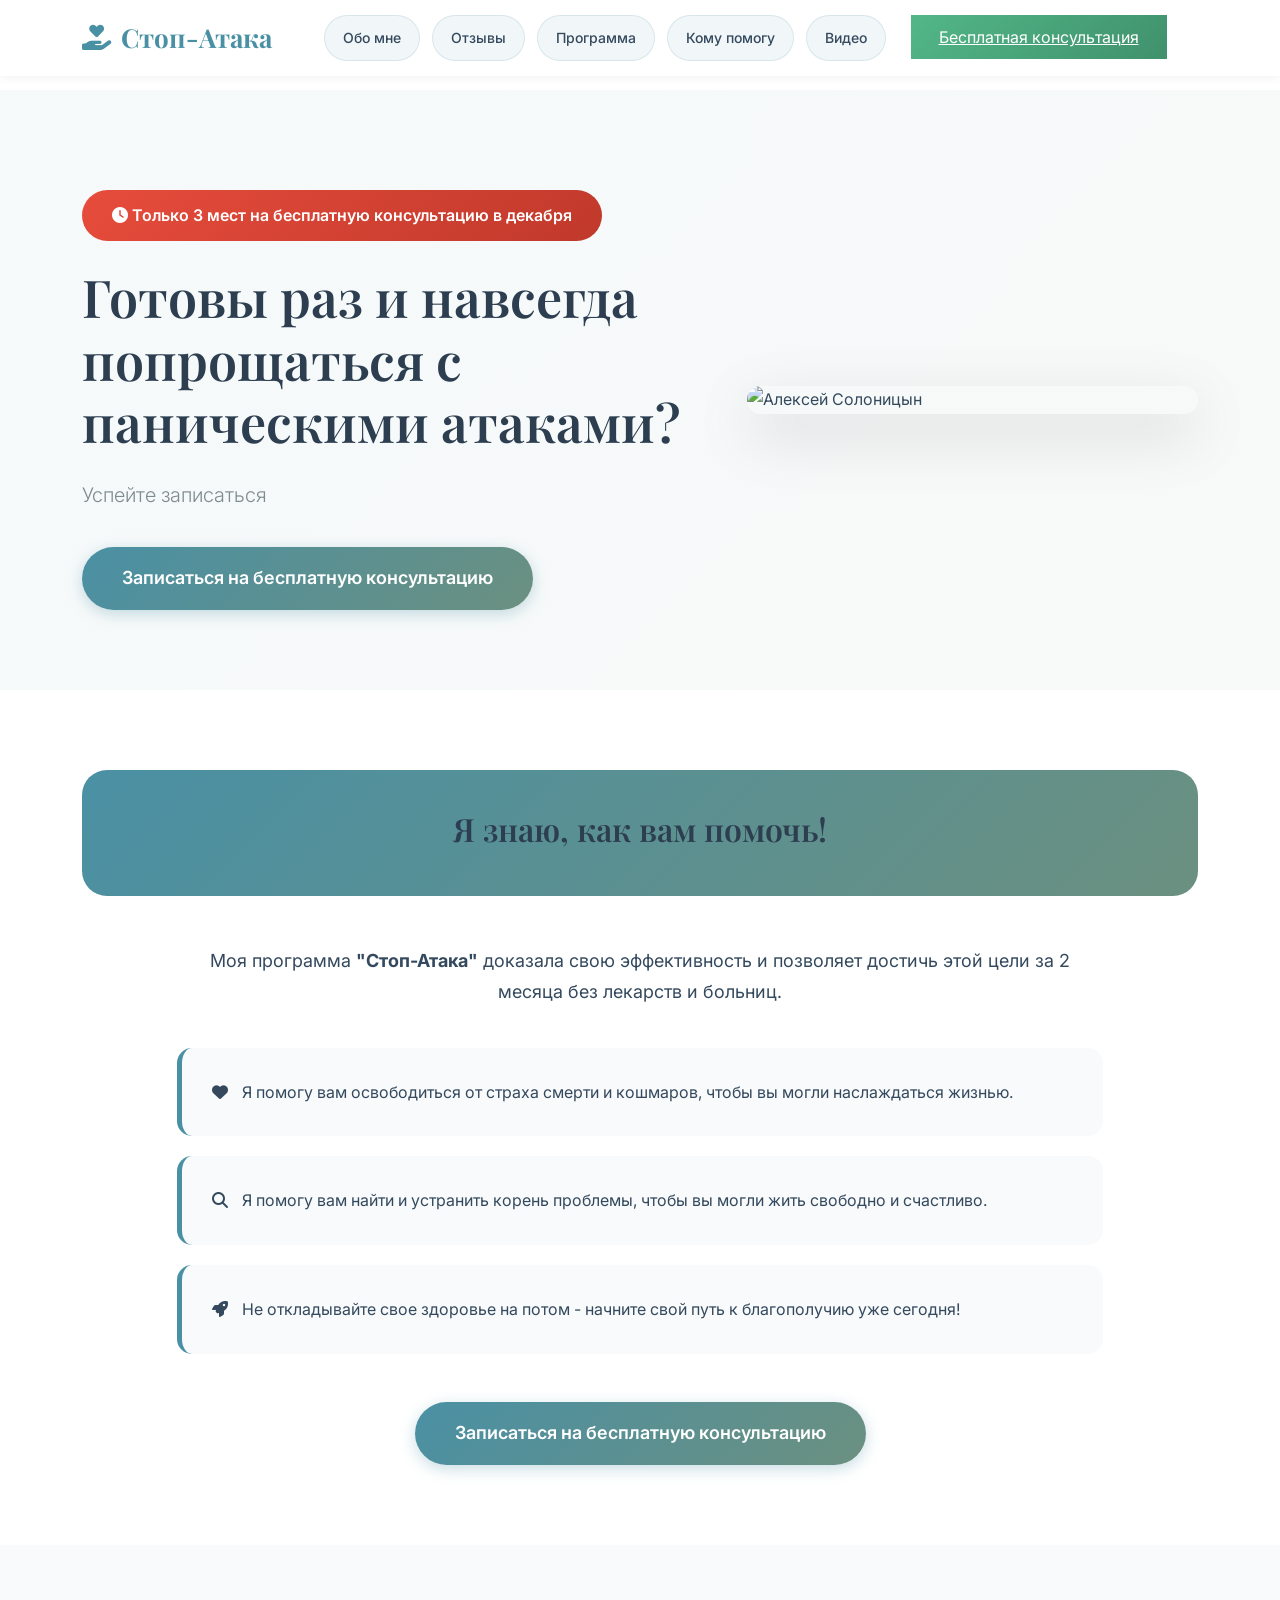
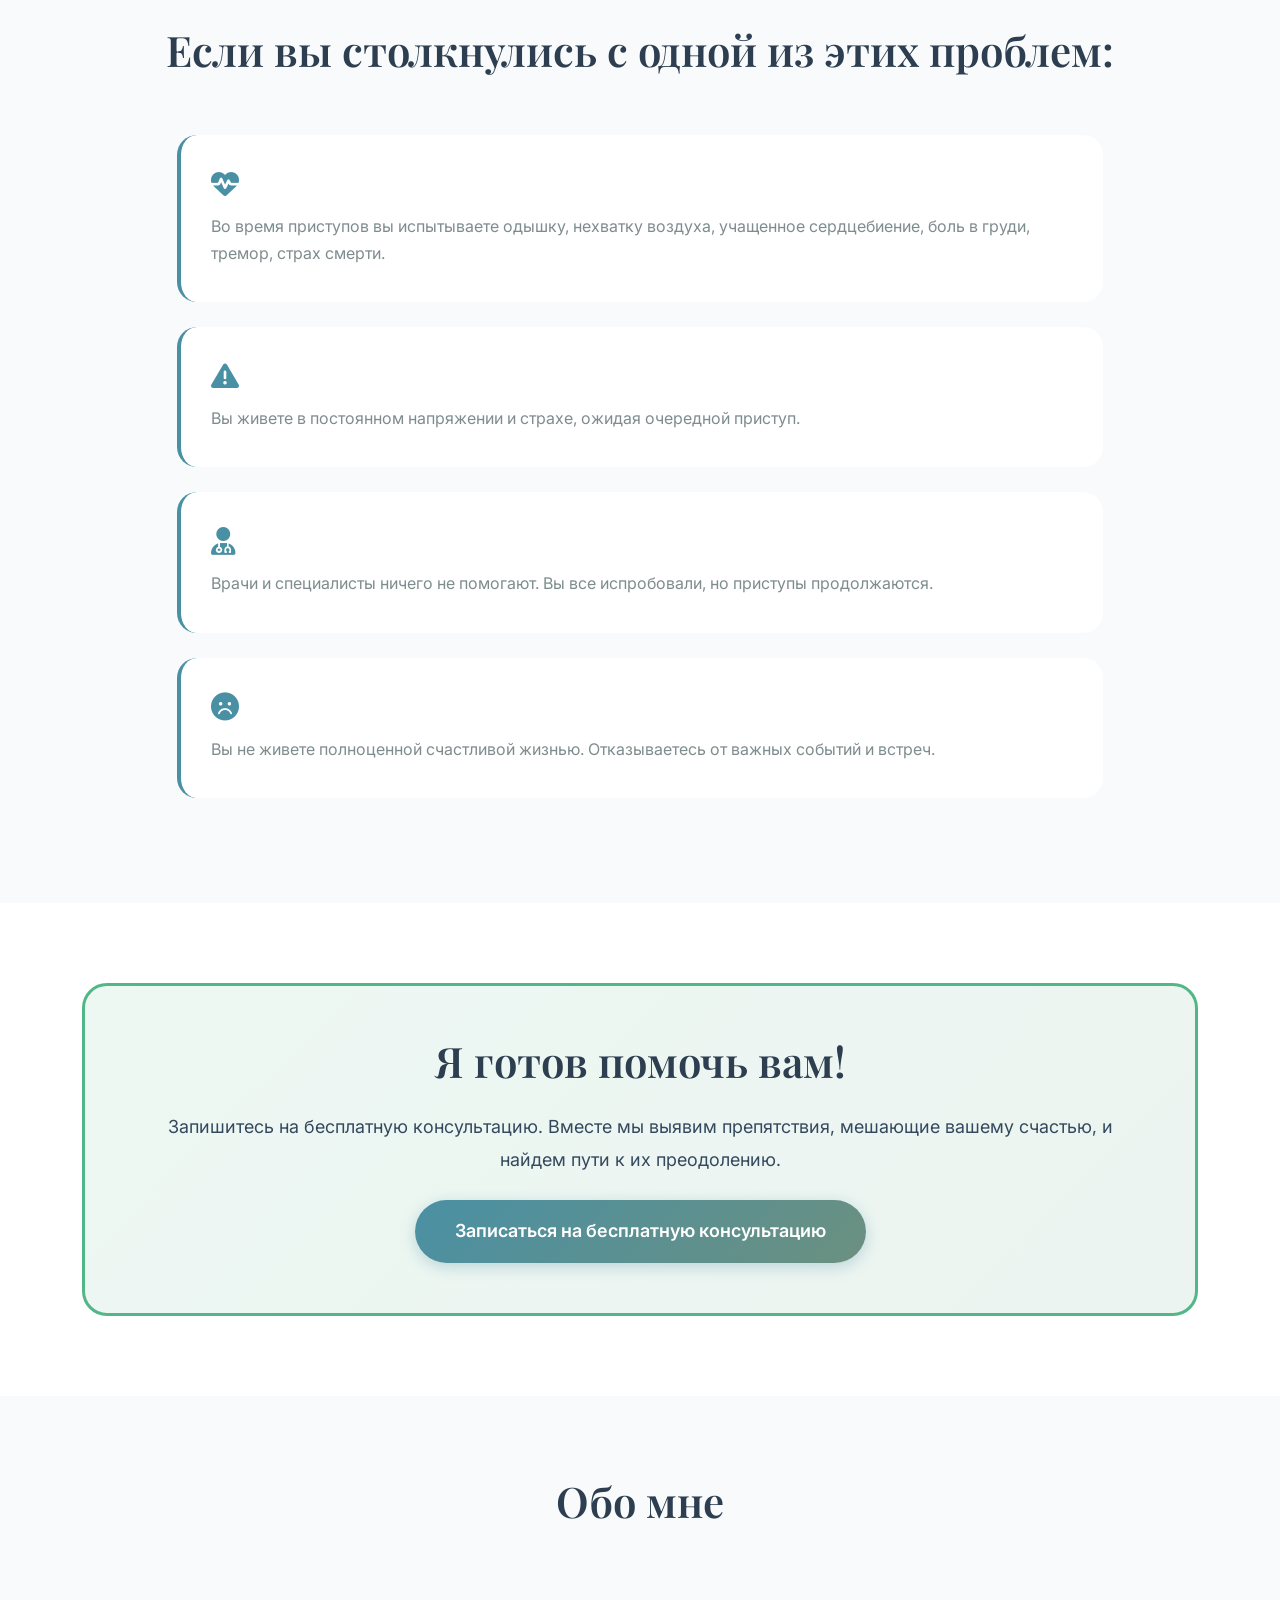
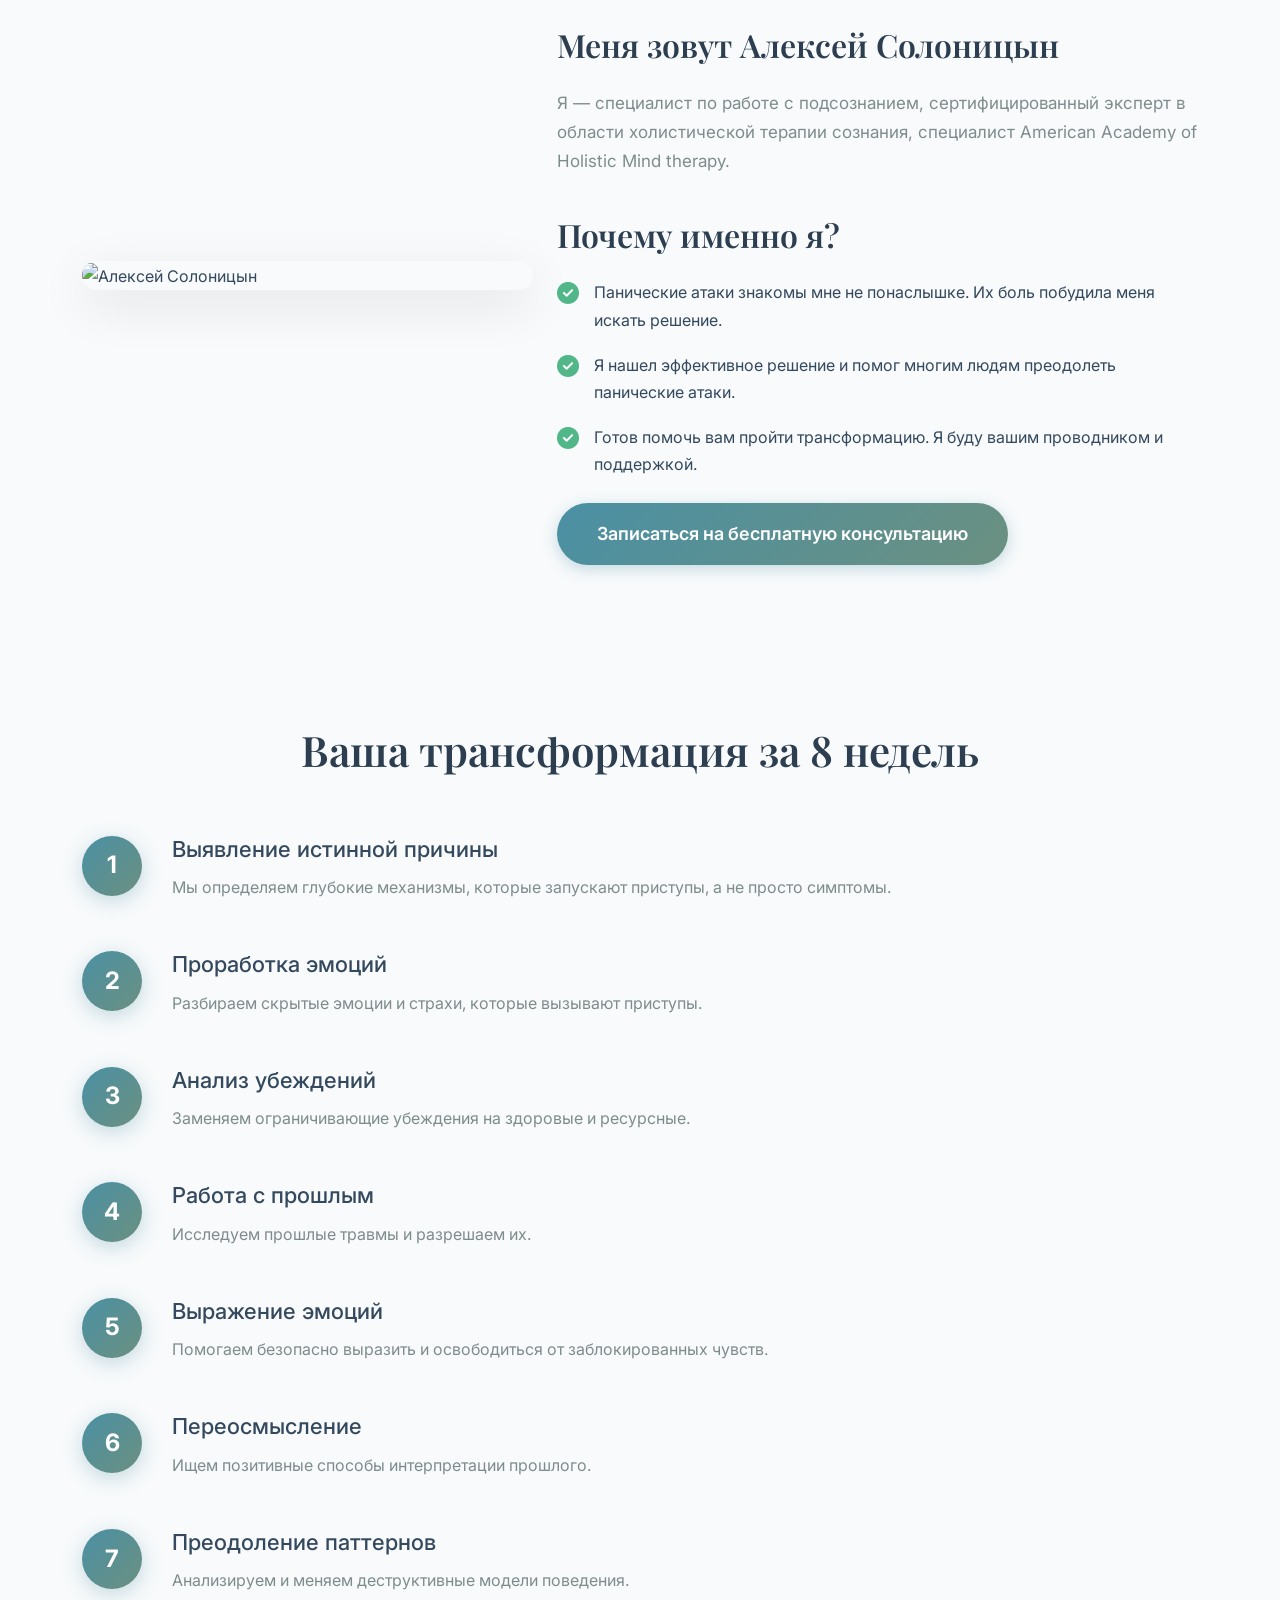
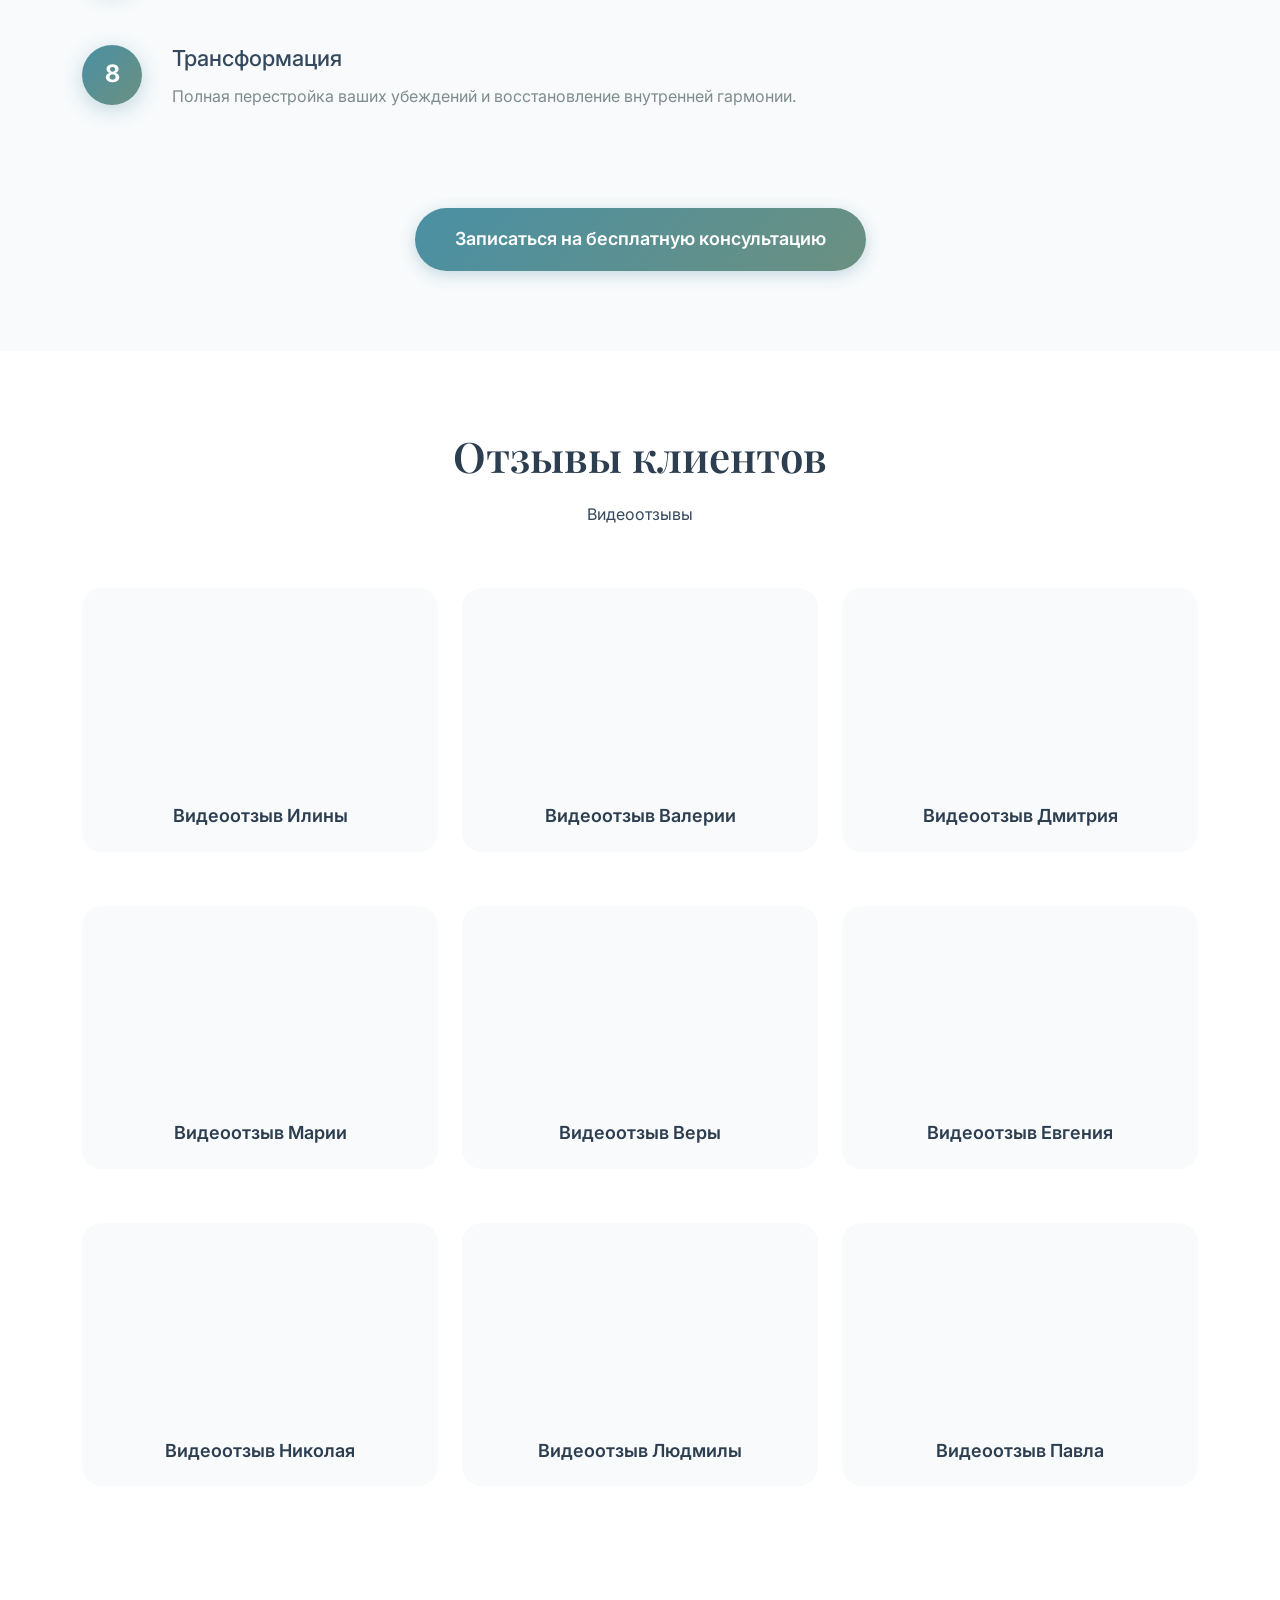
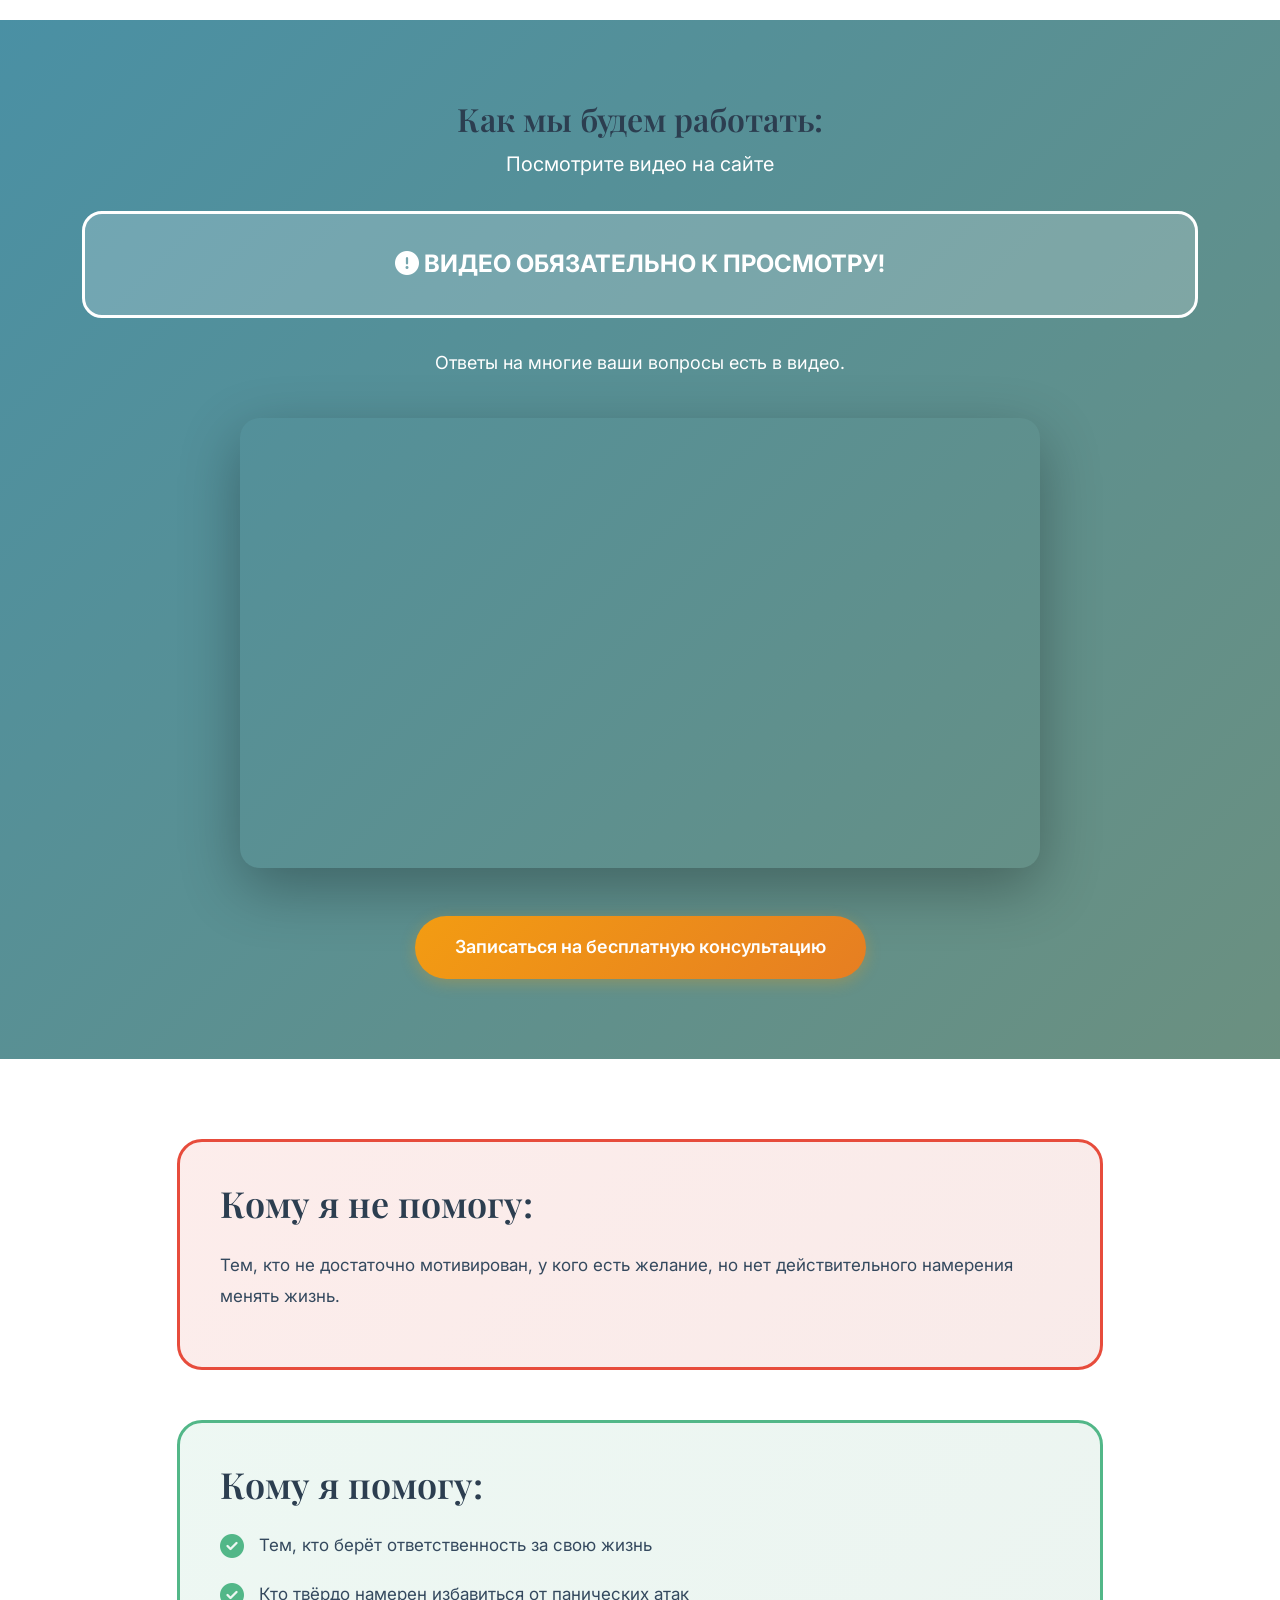
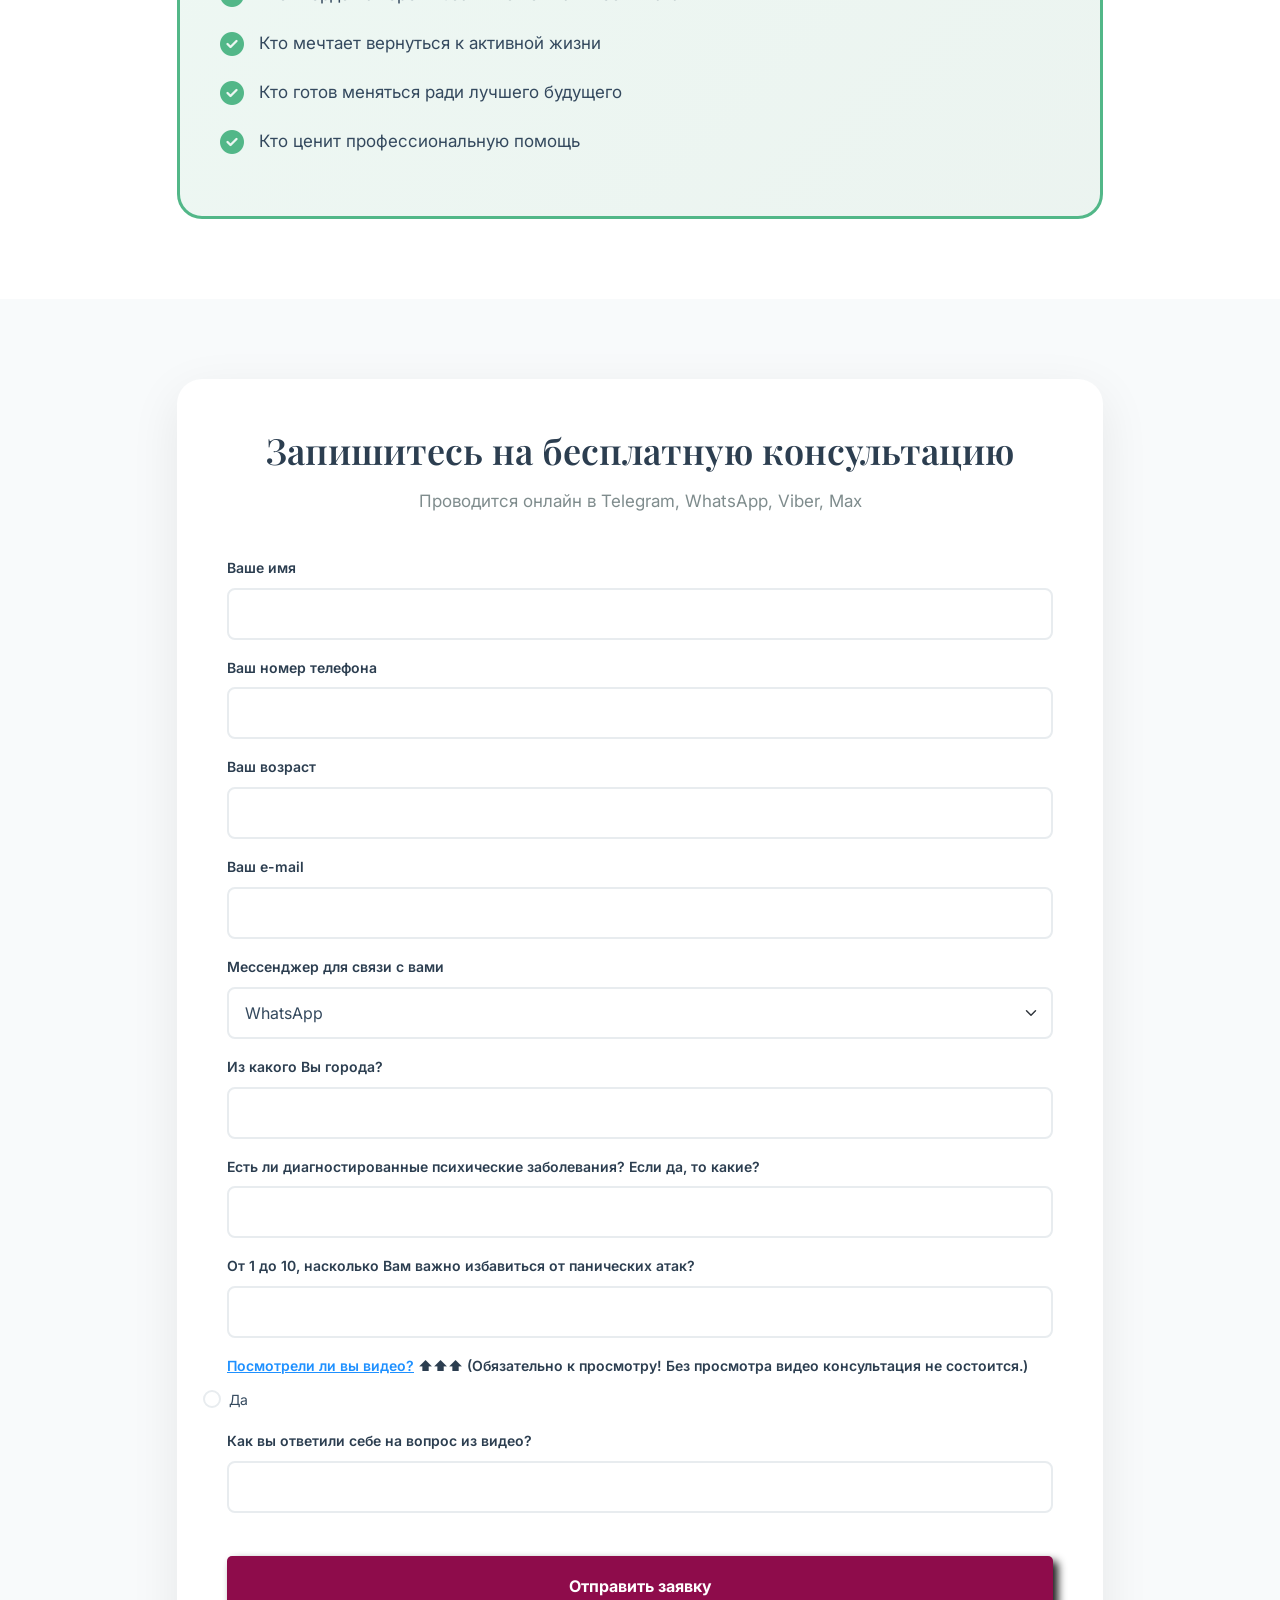
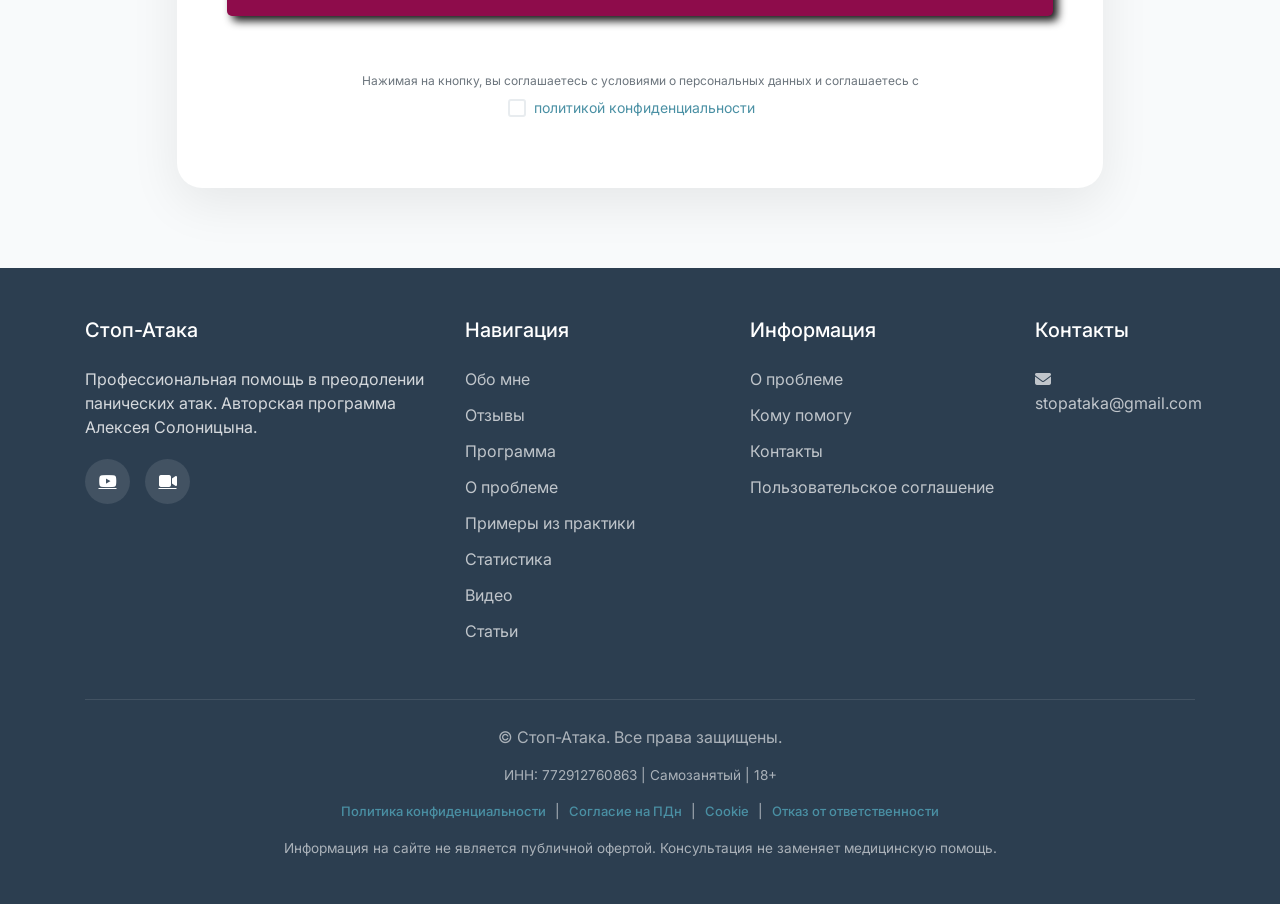
==== commit b1e3090c: "Исправлена отправка формы через Formspree. Добавлена страница спасибо (thank-you.html). Обновлены ст" ====
--- a/index.html
+++ b/index.html
@@ -448,8 +448,8 @@
                             <br />
                             <!-- Кнопка отправки -->
                             <div class="text-center">
-                                <button type="submit" class="btn btn-primary" style="width: 100%; background-color: #4A90A4; border: none; padding: 12px 30px; border-radius: 5px; font-weight: bold; font-size: 1rem;">
-                                    Отправить заявку
+                                <button type="submit" class="next-button" style="width: 100%; height: 60px; background-color: #8e0c4b; color: #fff; border-radius: 5px; font-weight: bold; font-size: 1rem; border: none; cursor: pointer; transition: all 0.3s ease; display: flex; align-items: center; justify-content: center;">
+                                    <span>Отправить заявку</span>
                                 </button>
                             </div>
                             <br /><br />
--- a/styles.css
+++ b/styles.css
@@ -142,6 +142,72 @@
 .mb-lg-0 { margin-bottom: 0; }
 .small { font-size: 0.85rem; }
 
+/* Стили для кнопок */
+.next-button {
+    display: flex;
+    align-items: center;
+    justify-content: center;
+    width: 100%;
+    height: 60px;
+    background-color: #8e0c4b;
+    color: #fff;
+    text-decoration: none;
+    border-radius: 5px;
+    box-shadow: 5px 5px 8px rgba(0, 0, 0, 0.9);
+    transition: background-color 0.3s, transform 0.2s, box-shadow 0.3s;
+    font-weight: bold;
+    border: none;
+    cursor: pointer;
+}
+
+.next-button:hover {
+    background-color: #f19a29;
+    transform: scale(1.05);
+    box-shadow: 0 6px 8px rgba(0, 0, 0, 0.3);
+}
+
+.next-button:focus {
+    outline: 2px solid #f19a29;
+}
+
+.next-button:active {
+    transform: scale(0.98);
+}
+
+.next-button:disabled {
+    background-color: #ccc;
+    cursor: not-allowed;
+    opacity: 0.7;
+}
+
+@keyframes spin {
+    0% { transform: rotate(0deg); }
+    100% { transform: rotate(360deg); }
+}
+
+.fa-spin {
+    animation: spin 1s linear infinite;
+}
+
+/* Кнопка выравнивания по центру */
+.btn-container {
+    text-align: center;
+}
+
+/* Отключение выделения текста */
+body {
+    user-select: none;
+    -webkit-user-select: none;
+    -moz-user-select: none;
+    -ms-user-select: none;
+}
+
+/* Отключение перетаскивания изображений */
+img {
+    pointer-events: none;
+    -webkit-user-drag: none;
+}
+
 /* Form Styles */
 .form-label { display: block; font-weight: 600; color: #2C3E50; margin-bottom: 8px; font-size: 14px; }
 
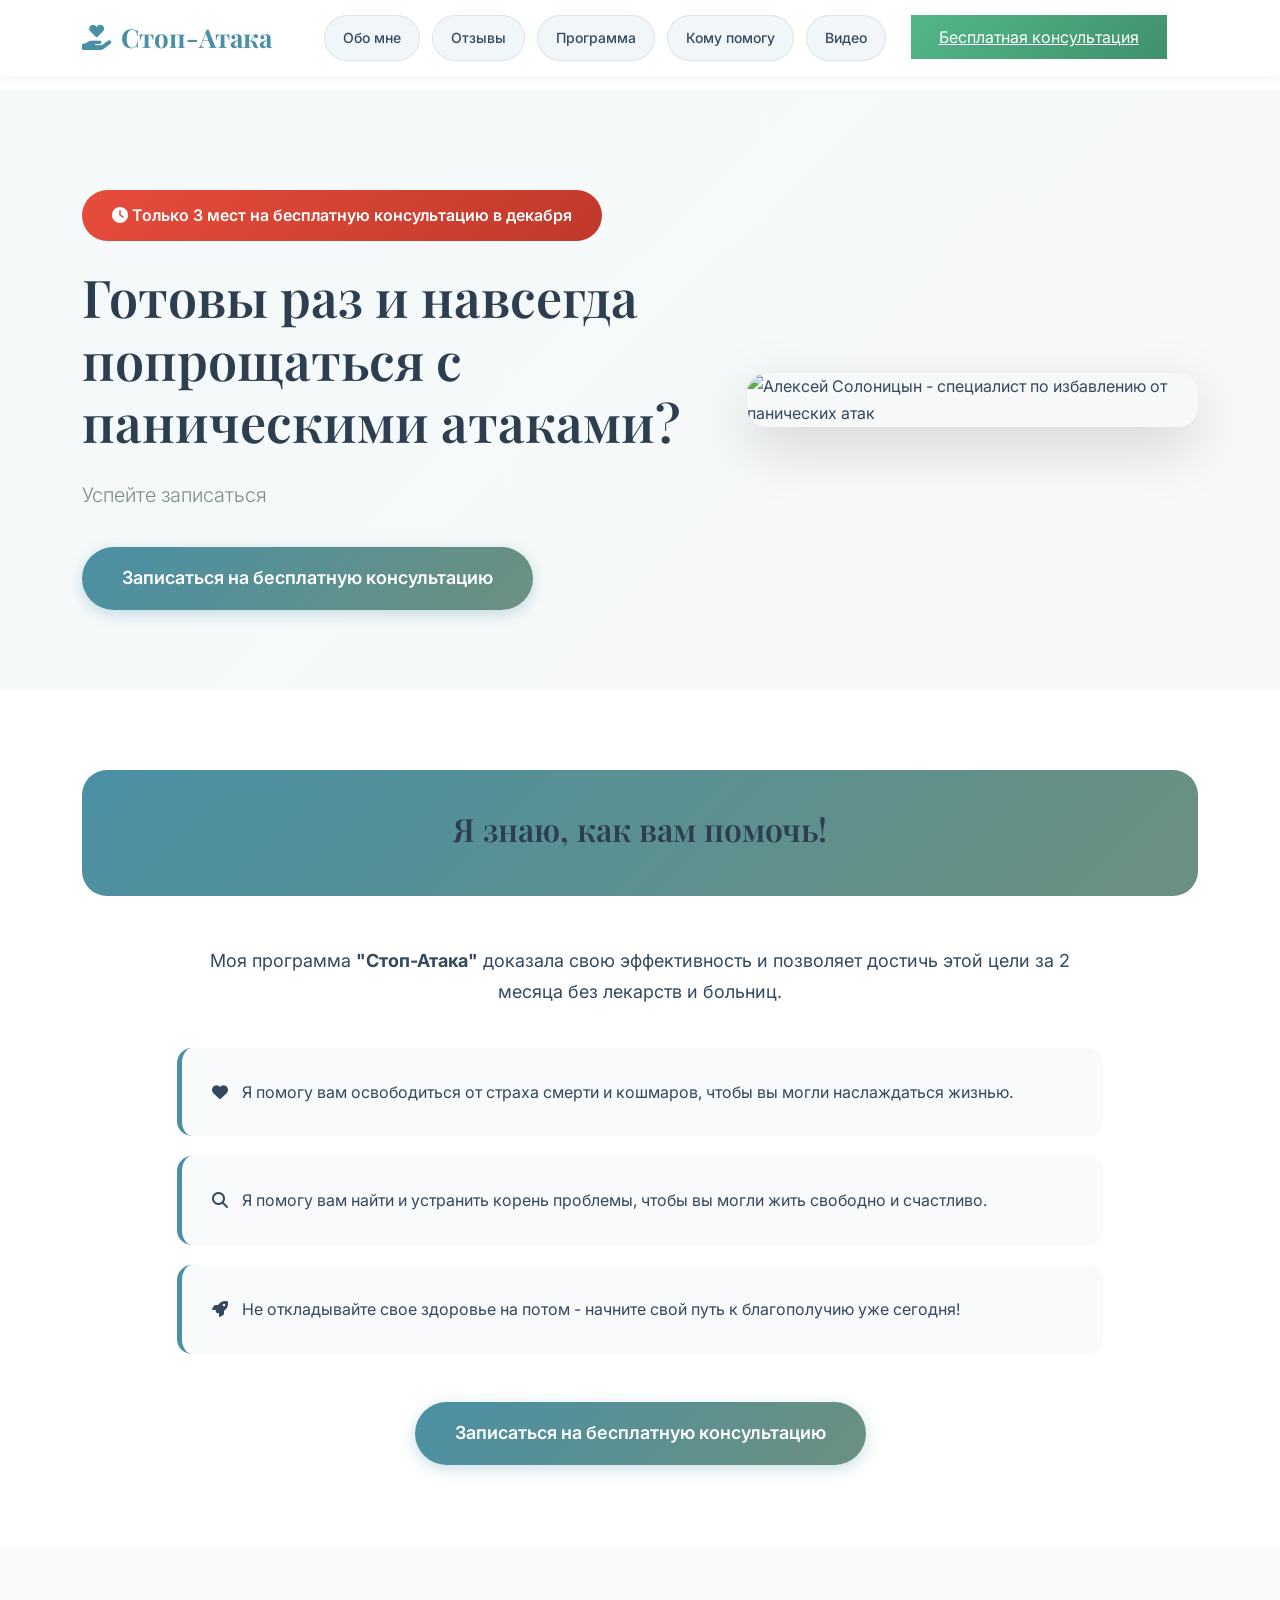
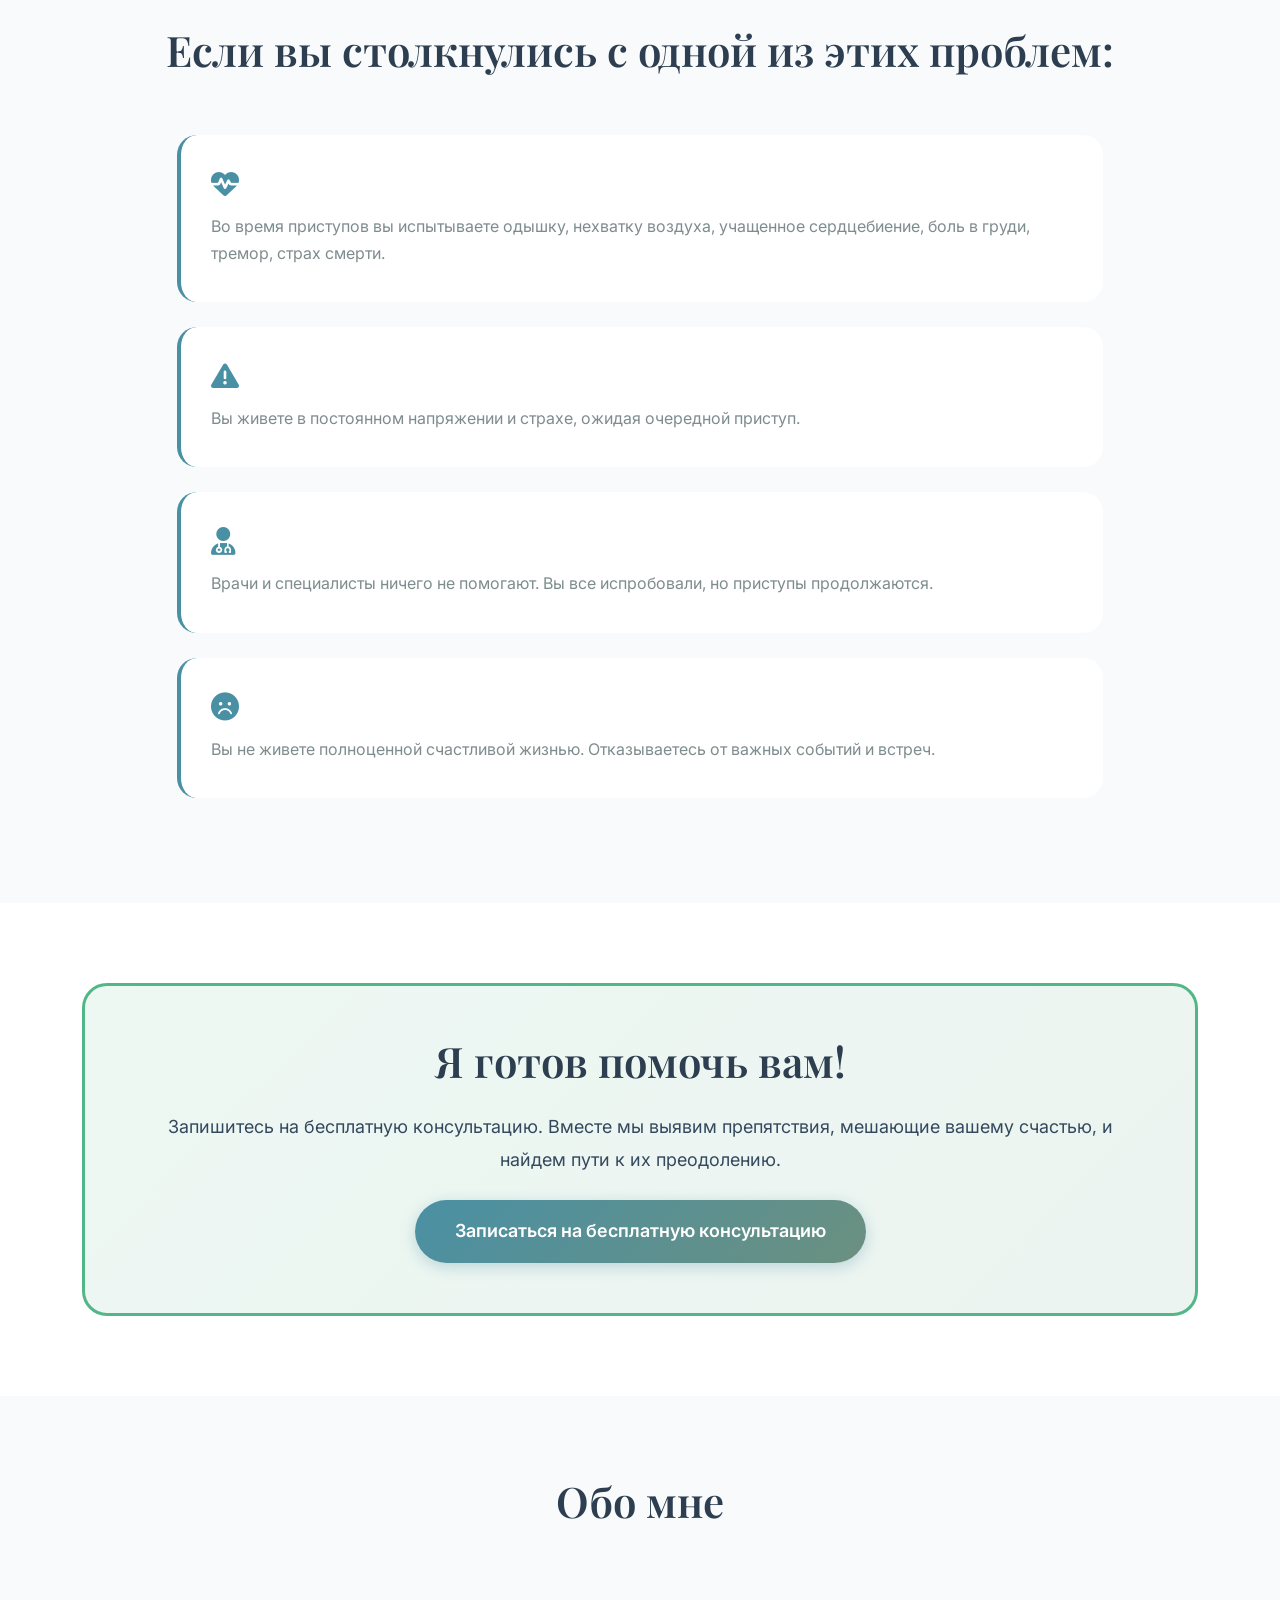
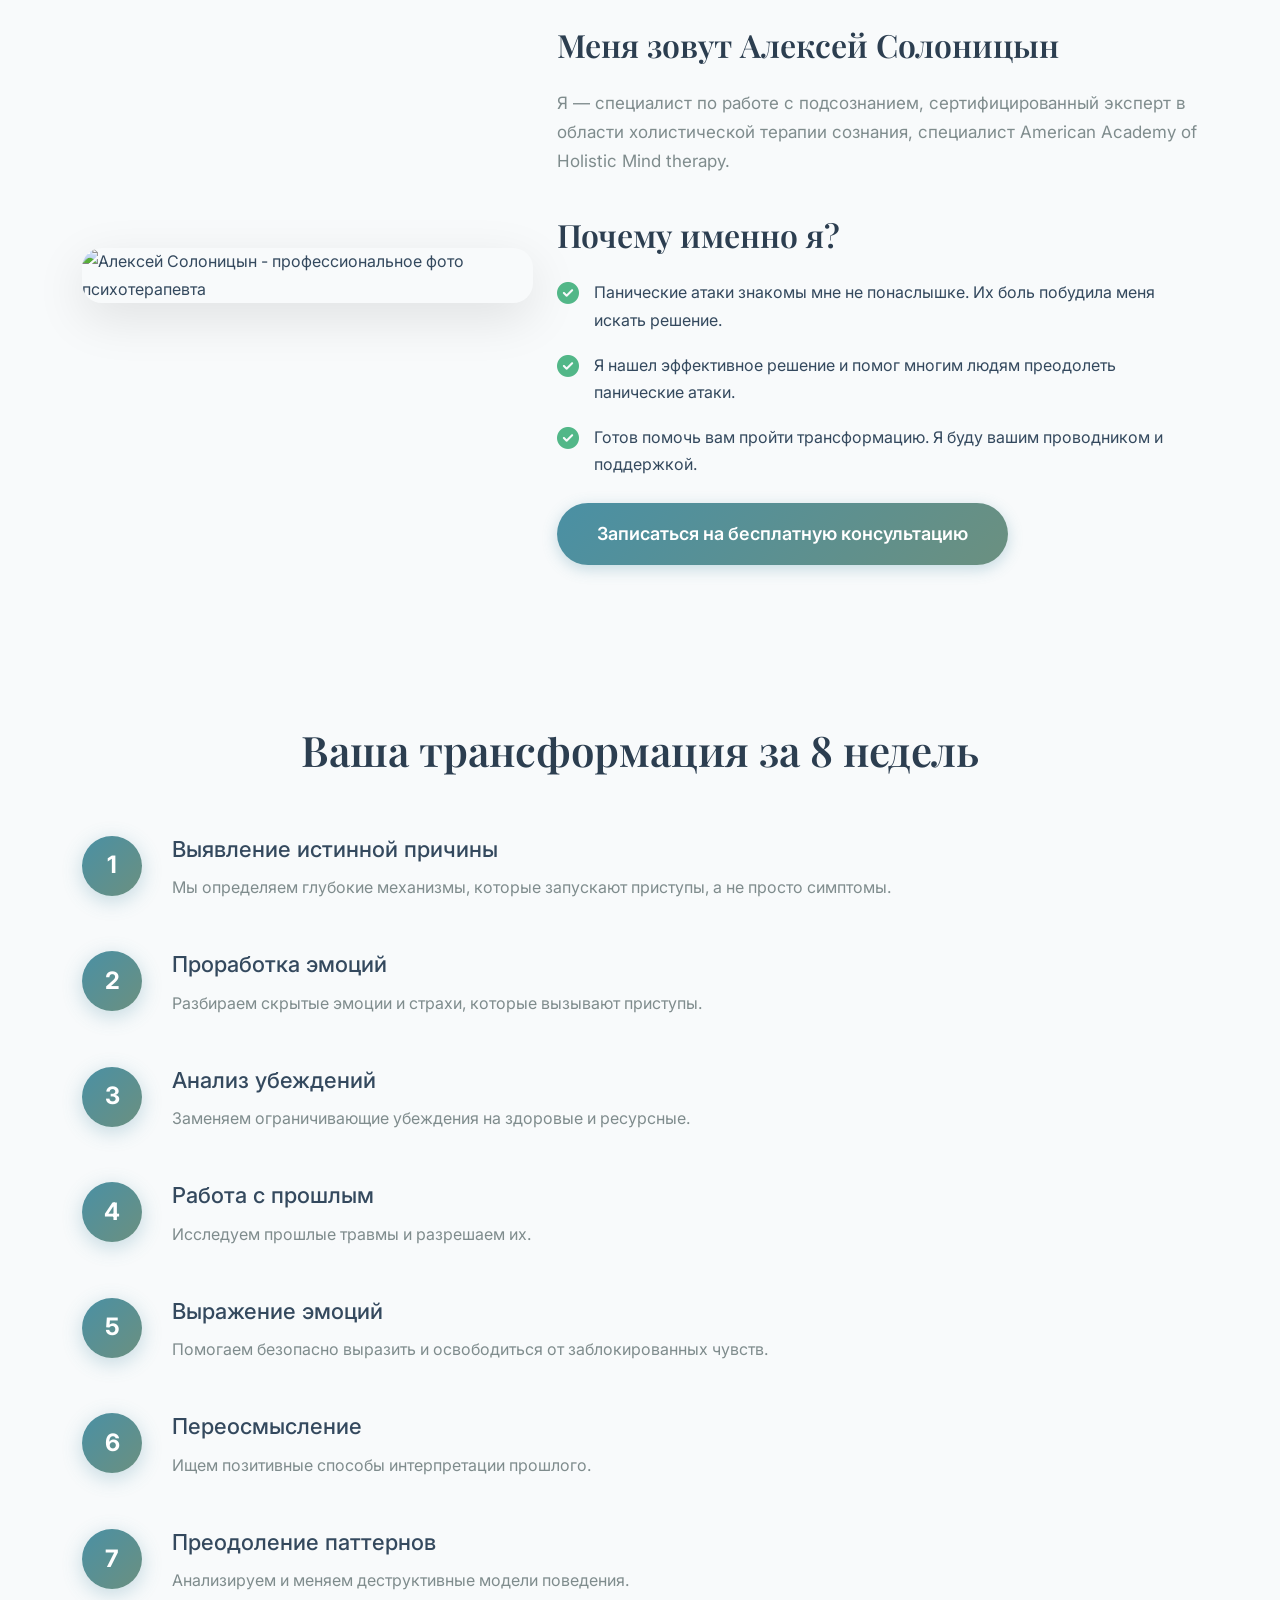
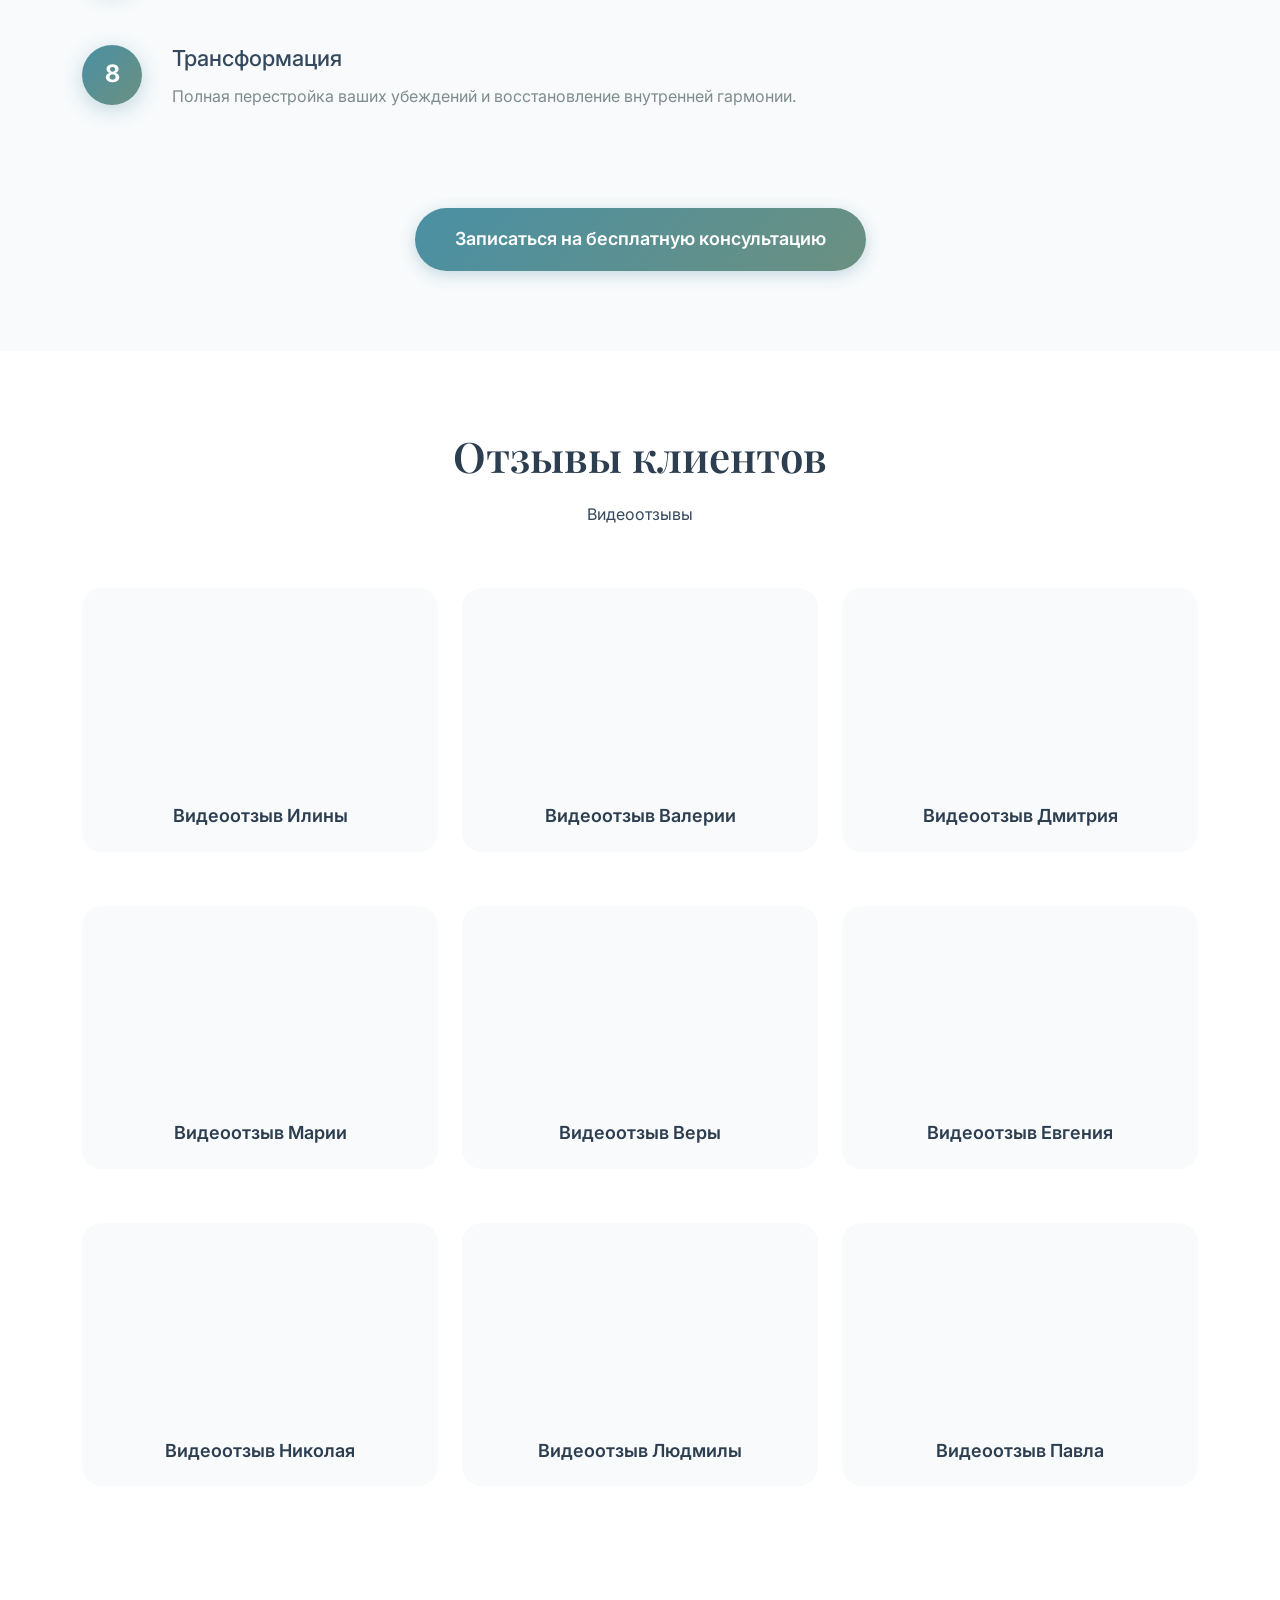
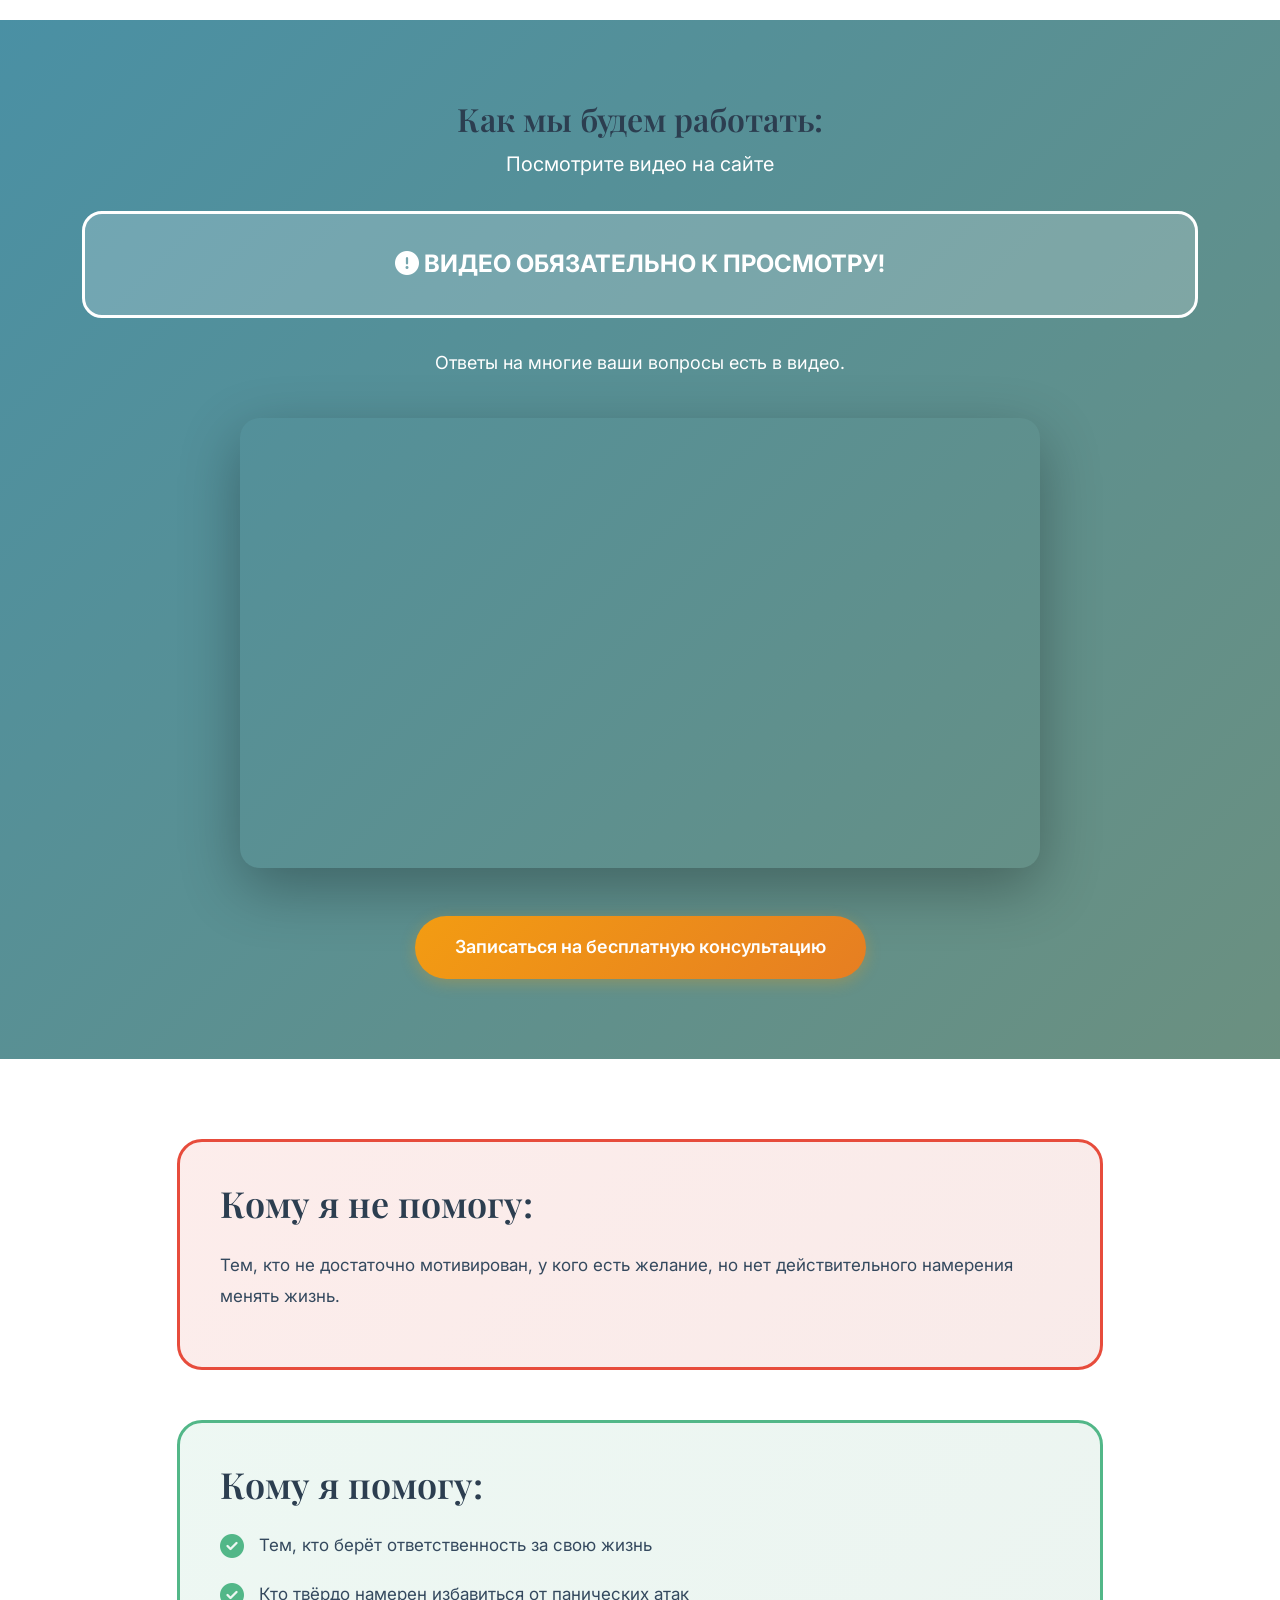
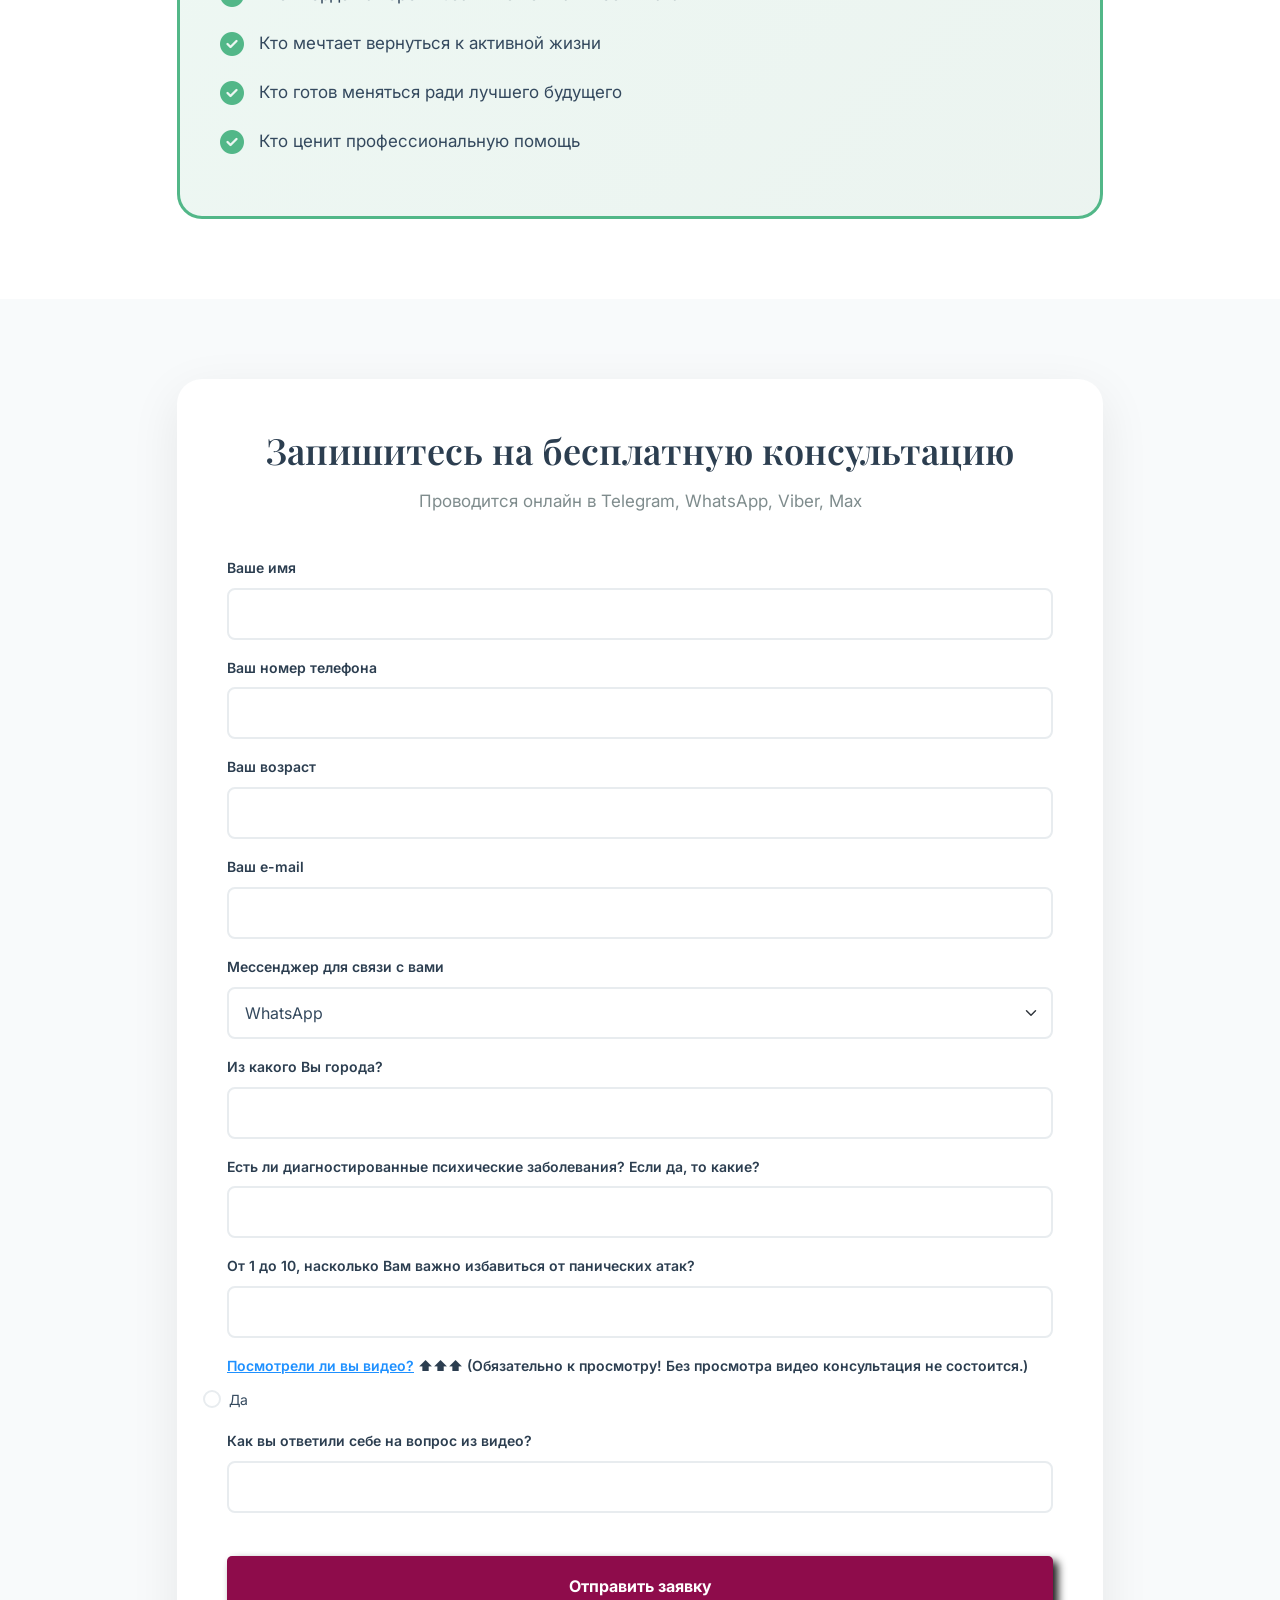
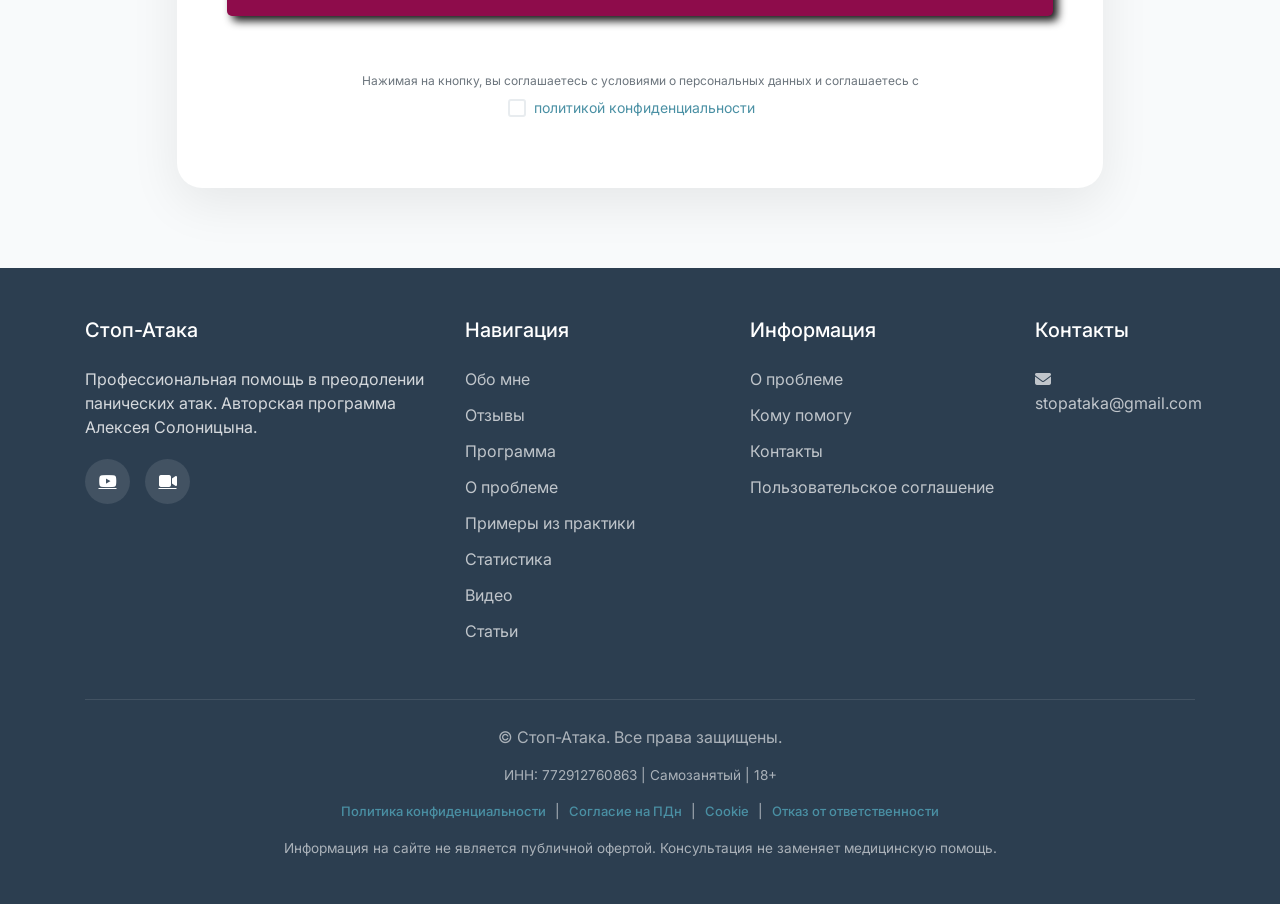
==== commit ec81ce76: "ОГРОМНАЯ SEO ОПТИМИЗАЦИЯ: добавлены robots.txt, sitemap.xml, Schema markup, мета теги (og, twitter)," ====
--- a/index.html
+++ b/index.html
@@ -3,11 +3,89 @@
 <head>
     <meta charset="UTF-8">
     <meta name="viewport" content="width=device-width, initial-scale=1.0">
-    <title>Стоп-Атака - Избавление от панических атак</title>
+    <meta name="description" content="Стоп-Атака - программа Алексея Солоницына по избавлению от панических атак за 2 месяца без лекарств. Бесплатная консультация онлайн. Методика доказана результатами.">
+    <meta name="keywords" content="панические атаки, избавление от панических атак, лечение панических атак, терапия панических атак, консультация, психолог, Алексей Солоницын">
+    <meta name="author" content="Алексей Солоницын">
+    <meta name="robots" content="index, follow, max-snippet:-1, max-image-preview:large, max-video-preview:-1">
+    <link rel="canonical" href="https://bacteriofak.github.io/Solalott/">
+    <link rel="alternate" hreflang="ru" href="https://bacteriofak.github.io/Solalott/">
+    
+    <!-- Open Graph / Facebook -->
+    <meta property="og:type" content="website">
+    <meta property="og:url" content="https://bacteriofak.github.io/Solalott/">
+    <meta property="og:title" content="Стоп-Атака - Избавление от панических атак за 2 месяца">
+    <meta property="og:description" content="Авторская программа Алексея Солоницына. Эффективное лечение панических атак без лекарств и больниц. Запишитесь на бесплатную консультацию.">
+    <meta property="og:image" content="https://static.tildacdn.com/tild6663-3736-4963-b764-336166366230/1_2.png?w=1200&h=630&fit=crop">
+    <meta property="og:image:alt" content="Алексей Солоницын - специалист по лечению панических атак">
+    
+    <!-- Twitter -->
+    <meta property="twitter:card" content="summary_large_image">
+    <meta property="twitter:url" content="https://bacteriofak.github.io/Solalott/">
+    <meta property="twitter:title" content="Стоп-Атака - Избавление от панических атак">
+    <meta property="twitter:description" content="Программа Алексея Солоницына. Избавьтесь от панических атак за 2 месяца.">
+    <meta property="twitter:image" content="https://static.tildacdn.com/tild6663-3736-4963-b764-336166366230/1_2.png?w=1200&h=630&fit=crop">
+    
+    <title>Стоп-Атака - Избавление от панических атак за 2 месяца | Консультация</title>
     <link href="https://cdn.jsdelivr.net/npm/bootstrap@5.3.0/dist/css/bootstrap.min.css" rel="stylesheet">
     <link href="https://fonts.googleapis.com/css2?family=Inter:wght@300;400;500;600;700&family=Playfair+Display:wght@600;700&display=swap" rel="stylesheet">
     <link rel="stylesheet" href="https://cdnjs.cloudflare.com/ajax/libs/font-awesome/6.4.0/css/all.min.css">
     <link rel="stylesheet" href="styles.css">
+    <link rel="icon" type="image/x-icon" href="favicon.ico">
+    
+    <!-- Schema.org markup for Local Business -->
+    <script type="application/ld+json">
+    {
+      "@context": "https://schema.org",
+      "@type": "LocalBusiness",
+      "name": "Стоп-Атака",
+      "image": "https://static.tildacdn.com/tild6663-3736-4963-b764-336166366230/1_2.png",
+      "description": "Программа по избавлению от панических атак. Авторская методика Алексея Солоницына.",
+      "url": "https://bacteriofak.github.io/Solalott/",
+      "telephone": "+7",
+      "email": "stopataka@gmail.com",
+      "address": {
+        "@type": "PostalAddress",
+        "addressCountry": "RU"
+      },
+      "sameAs": [
+        "https://www.youtube.com/@AlexeySolonicyn",
+        "https://rutube.ru/channel/42835987/"
+      ],
+      "priceRange": "0",
+      "areaServed": "RU",
+      "serviceType": ["Online Consultation", "Therapy", "Psychological Counseling"]
+    }
+    </script>
+    
+    <!-- Schema.org markup for Therapist/Professional -->
+    <script type="application/ld+json">
+    {
+      "@context": "https://schema.org",
+      "@type": "MedicalBusiness",
+      "name": "Алексей Солоницын",
+      "medicalSpecialty": "Психотерапия",
+      "description": "Специалист по работе с подсознанием. Сертифицированный эксперт холистической терапии сознания.",
+      "knows": ["Панические атаки", "Тревога", "Страхи", "Психотерапия"],
+      "url": "https://bacteriofak.github.io/Solalott/"
+    }
+    </script>
+    
+    <!-- Yandex Metrica -->
+    <script type="text/javascript">
+    (function(m,e,t,r,i,k,a){m[i]=m[i]||function(){(m[i].a=m[i].a||[]).push(arguments)};
+    m[i].l=1*new Date();
+    for (var j = 0; j < document.scripts.length; j++) {if (document.scripts[j].src === r) { return; }}
+    k=e.createElement(t),a=e.getElementsByTagName(t)[0],k.async=1,k.src=r,a.parentNode.insertBefore(k,a)})
+    (window, document, "script", "https://mc.yandex.ru/metrica/tag.js", "ym");
+    ym(94123456, "init", {
+        clickmap:true,
+        trackLinks:true,
+        accurateTrackBounce:true,
+        webvisor:true
+    });
+    </script>
+    <noscript><div><img src="https://mc.yandex.ru/watch/94123456" style="position:absolute; left:-9999px;" alt="" /></div></noscript>
+    
 </head>
 <body>
 <div id="stop-ataka-wrapper">
@@ -54,7 +132,7 @@
                 </div>
                 <div class="col-lg-5">
                     <div class="hero-image"> 
-                        <img src="https://static.tildacdn.com/tild6663-3736-4963-b764-336166366230/1_2.png?w=600&h=700&fit=crop" alt="Алексей Солоницын">
+                        <img src="https://static.tildacdn.com/tild6663-3736-4963-b764-336166366230/1_2.png?w=600&h=700&fit=crop" alt="Алексей Солоницын - специалист по избавлению от панических атак" title="Консультант Алексей Солоницын">
                     </div>
                 </div>
             </div>
@@ -134,7 +212,7 @@
             <div class="row align-items-center">
                 <div class="col-lg-5 mb-5 mb-lg-0">
                     <div class="about-image">
-                        <img src="https://static.tildacdn.com/tild6263-6162-4432-a464-376335383662/Untitled-1.png" alt="Алексей Солоницын">
+                        <img src="https://static.tildacdn.com/tild6263-6162-4432-a464-376335383662/Untitled-1.png" alt="Алексей Солоницын - профессиональное фото психотерапевта" title="О специалисте Алексей Солоницын">
                     </div>
                 </div>
                 <div class="col-lg-7">
@@ -386,6 +464,7 @@
                                     <option value="whatsapp">WhatsApp</option>
                                     <option value="viber">Viber</option>
                                     <option value="telegram">Telegram</option>
+                                    <option value="max">Max</option>
                                 </select>
                             </div>
                             <div class="mb-3">
@@ -460,13 +539,18 @@
                                     Нажимая на кнопку, вы соглашаетесь с условиями о персональных данных и соглашаетесь с
                                 </p>
                                 <div class="form-check d-inline-block">
-                                    <input type="checkbox" class="form-check-input" id="privacy_check" required>
+                                    <input type="checkbox" class="form-check-input" id="privacy_check" name="privacy_check" required>
                                     <label class="form-check-label" for="privacy_check">
                                         <a href="privacy.html" target="_blank" style="text-decoration: none">политикой конфиденциальности</a>
                                     </label>
                                 </div>
                             </div>
                         </form>
+                    </div>
+                    <!-- Сообщение о том, что заявка уже подана -->
+                    <div id="already-submitted-message" class="already-submitted-block" style="display: none; background: #f0f8ff; border: 2px solid #4A90A4; border-radius: 15px; padding: 40px 30px; text-align: center;">
+                        <h2 style="color: #2C3E50; margin-bottom: 20px; font-family: 'Playfair Display', serif; font-size: 32px;">Спасибо! Вы уже подали заявку</h2>
+                        <p style="color: #7F8C8D; font-size: 18px; margin: 0;">Один пользователь = одна консультация. Мы свяжемся с вами в ближайшее время.</p>
                     </div>
                 </div>
             </div>
@@ -527,5 +611,42 @@
 
 <script src="https://cdn.jsdelivr.net/npm/bootstrap@5.3.0/dist/js/bootstrap.bundle.min.js"></script>
 <script src="script.js"></script>
+
+<!-- Google Analytics 4 -->
+<script async src="https://www.googletagmanager.com/gtag/js?id=G-XXXXXXXXXX"></script>
+<script>
+  window.dataLayer = window.dataLayer || [];
+  function gtag(){dataLayer.push(arguments);}
+  gtag('js', new Date());
+  gtag('config', 'G-XXXXXXXXXX', {
+    'page_path': window.location.pathname,
+    'anonymize_ip': true
+  });
+</script>
+
+<!-- Structured Data for Reviews (Schema.org) -->
+<script type="application/ld+json">
+{
+  "@context": "https://schema.org",
+  "@type": "BreadcrumbList",
+  "itemListElement": [{
+    "@type": "ListItem",
+    "position": 1,
+    "name": "Главная",
+    "item": "https://bacteriofak.github.io/Solalott/"
+  }, {
+    "@type": "ListItem",
+    "position": 2,
+    "name": "О программе",
+    "item": "https://bacteriofak.github.io/Solalott/#about"
+  }, {
+    "@type": "ListItem",
+    "position": 3,
+    "name": "Консультация",
+    "item": "https://bacteriofak.github.io/Solalott/#consultation-form"
+  }]
+}
+</script>
+
 </body>
 </html>
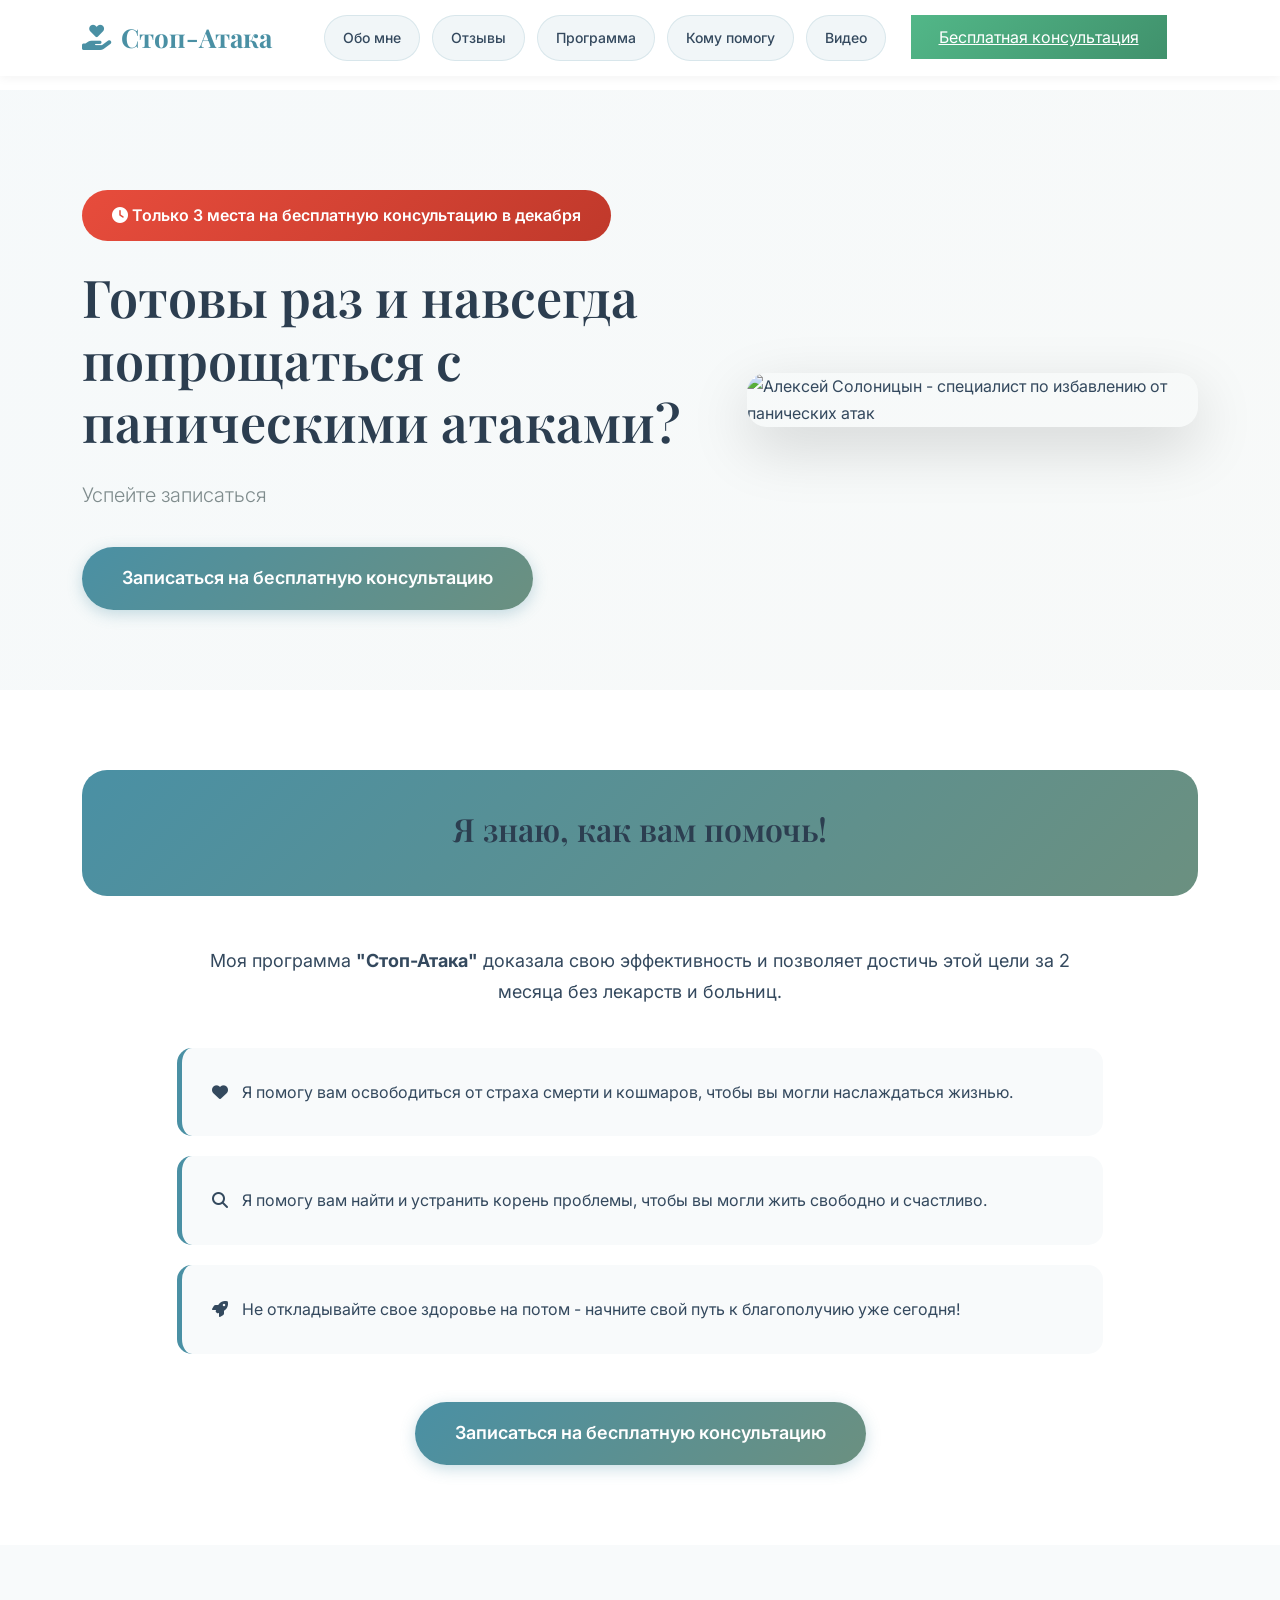
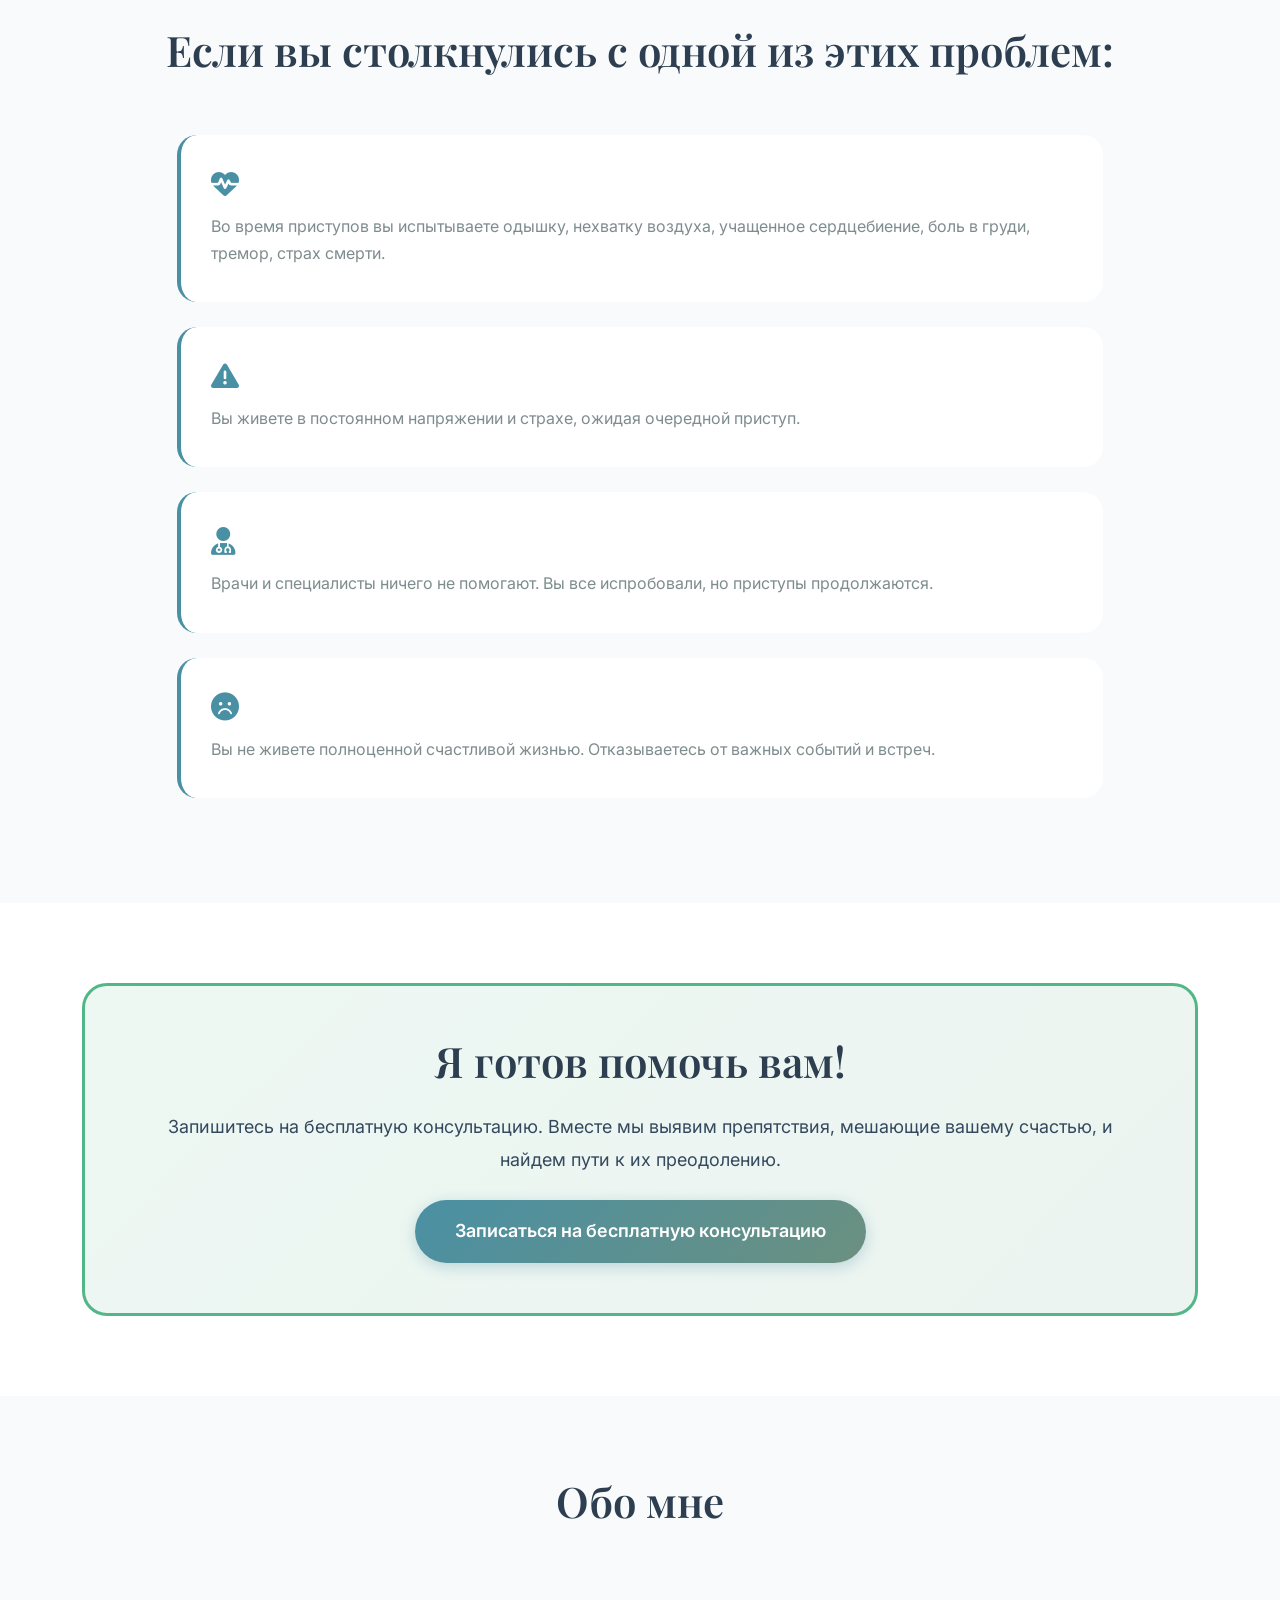
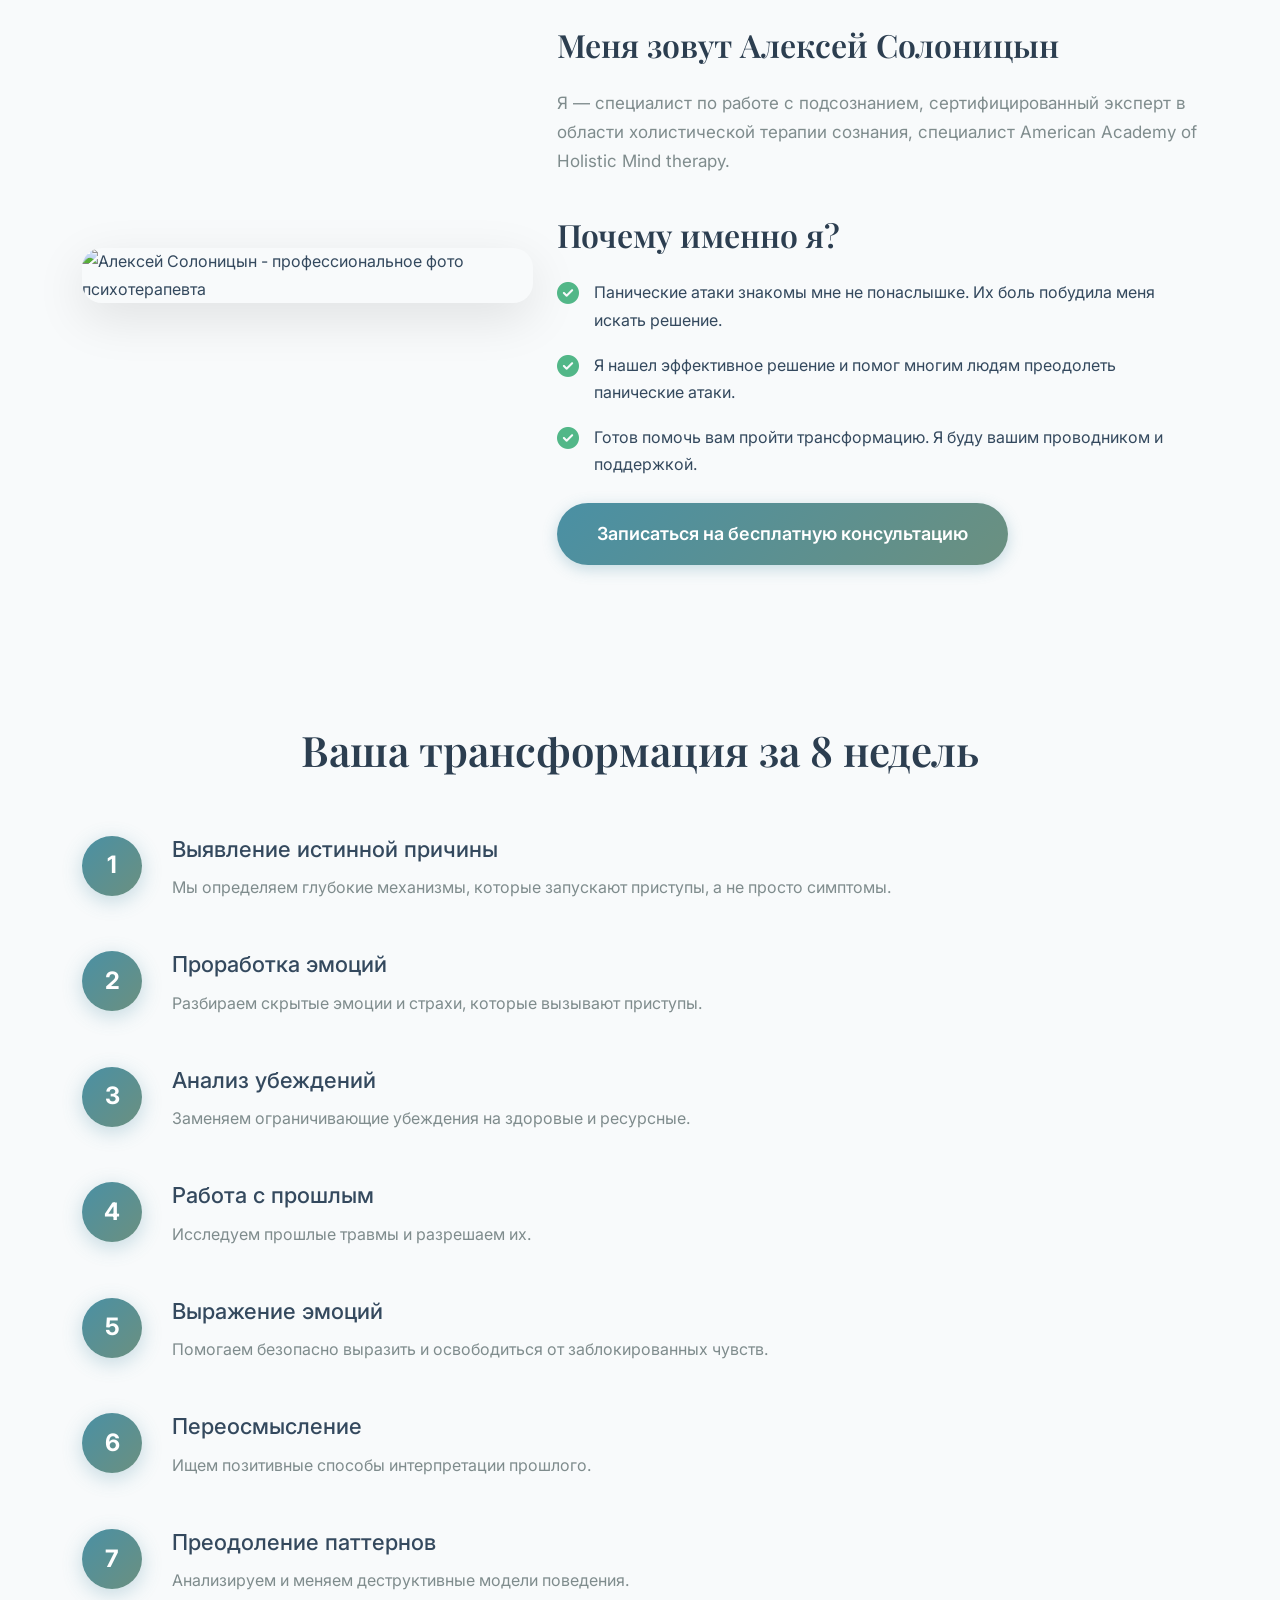
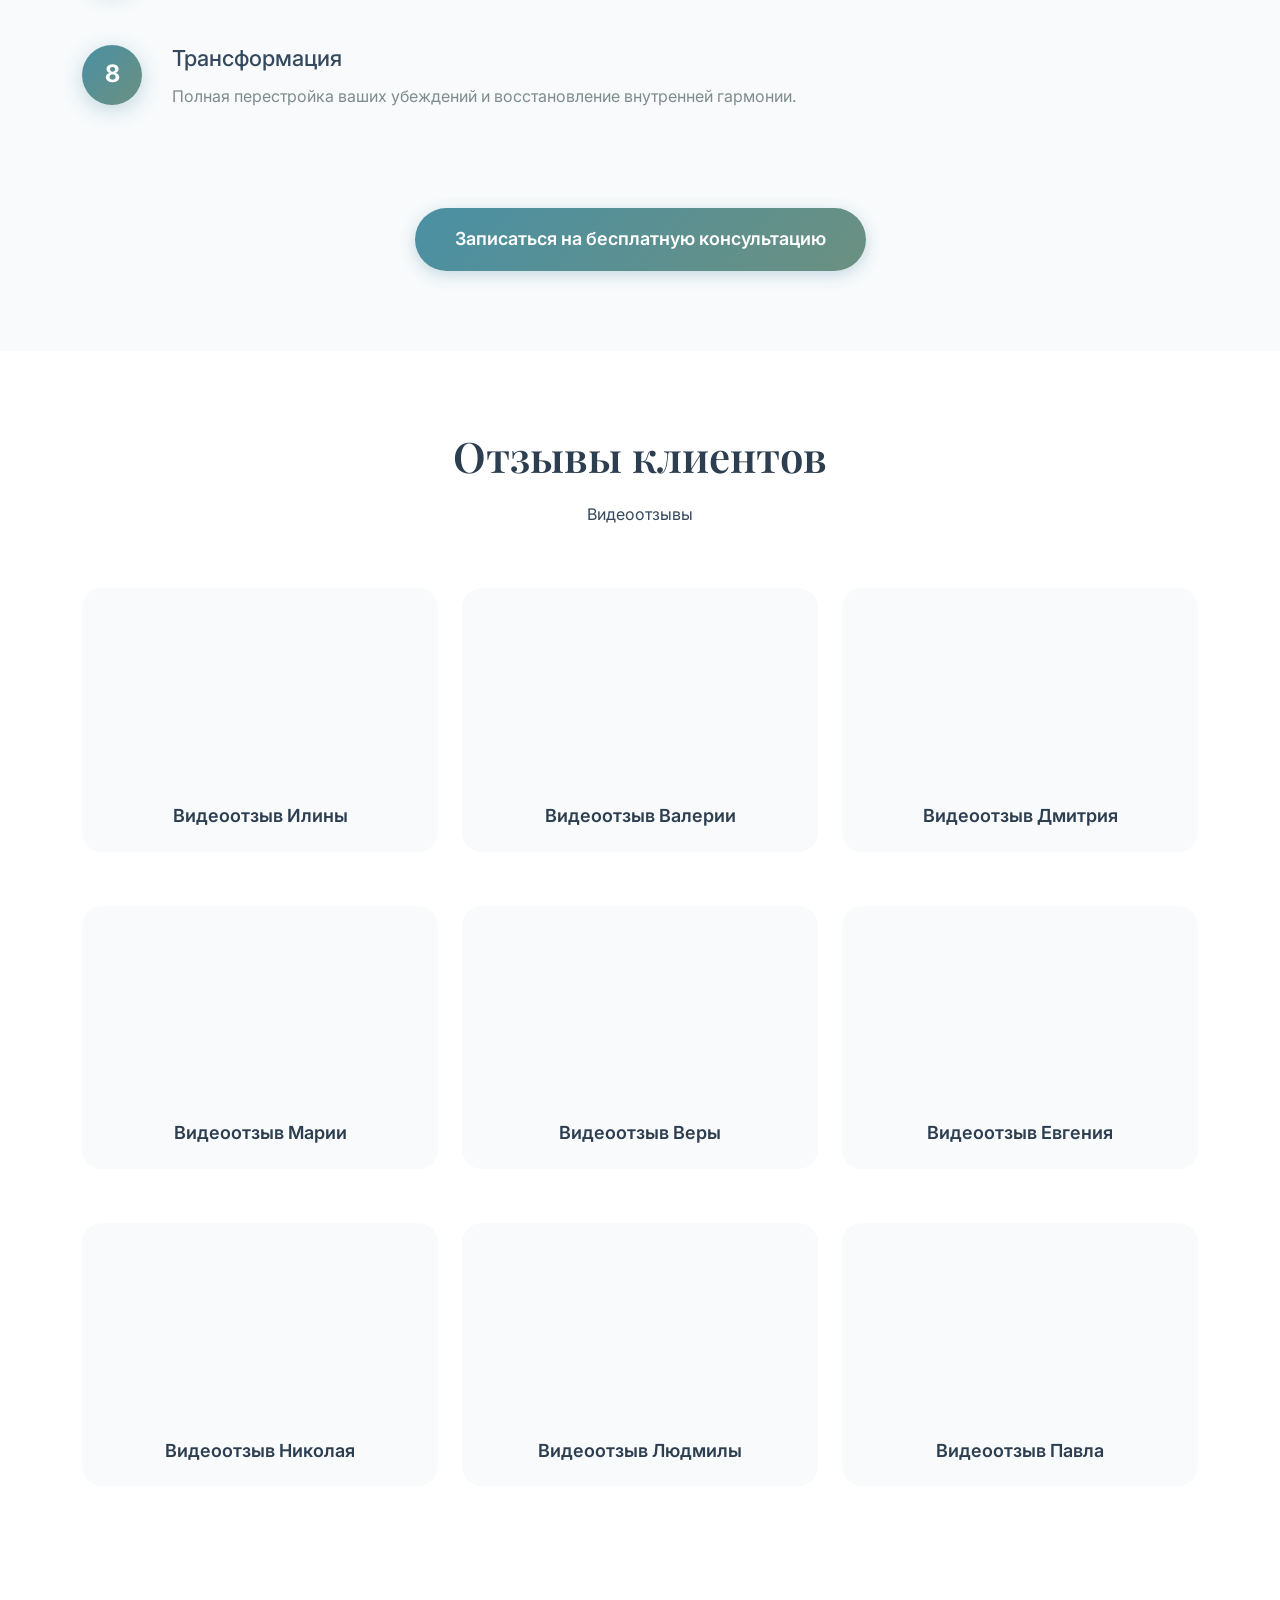
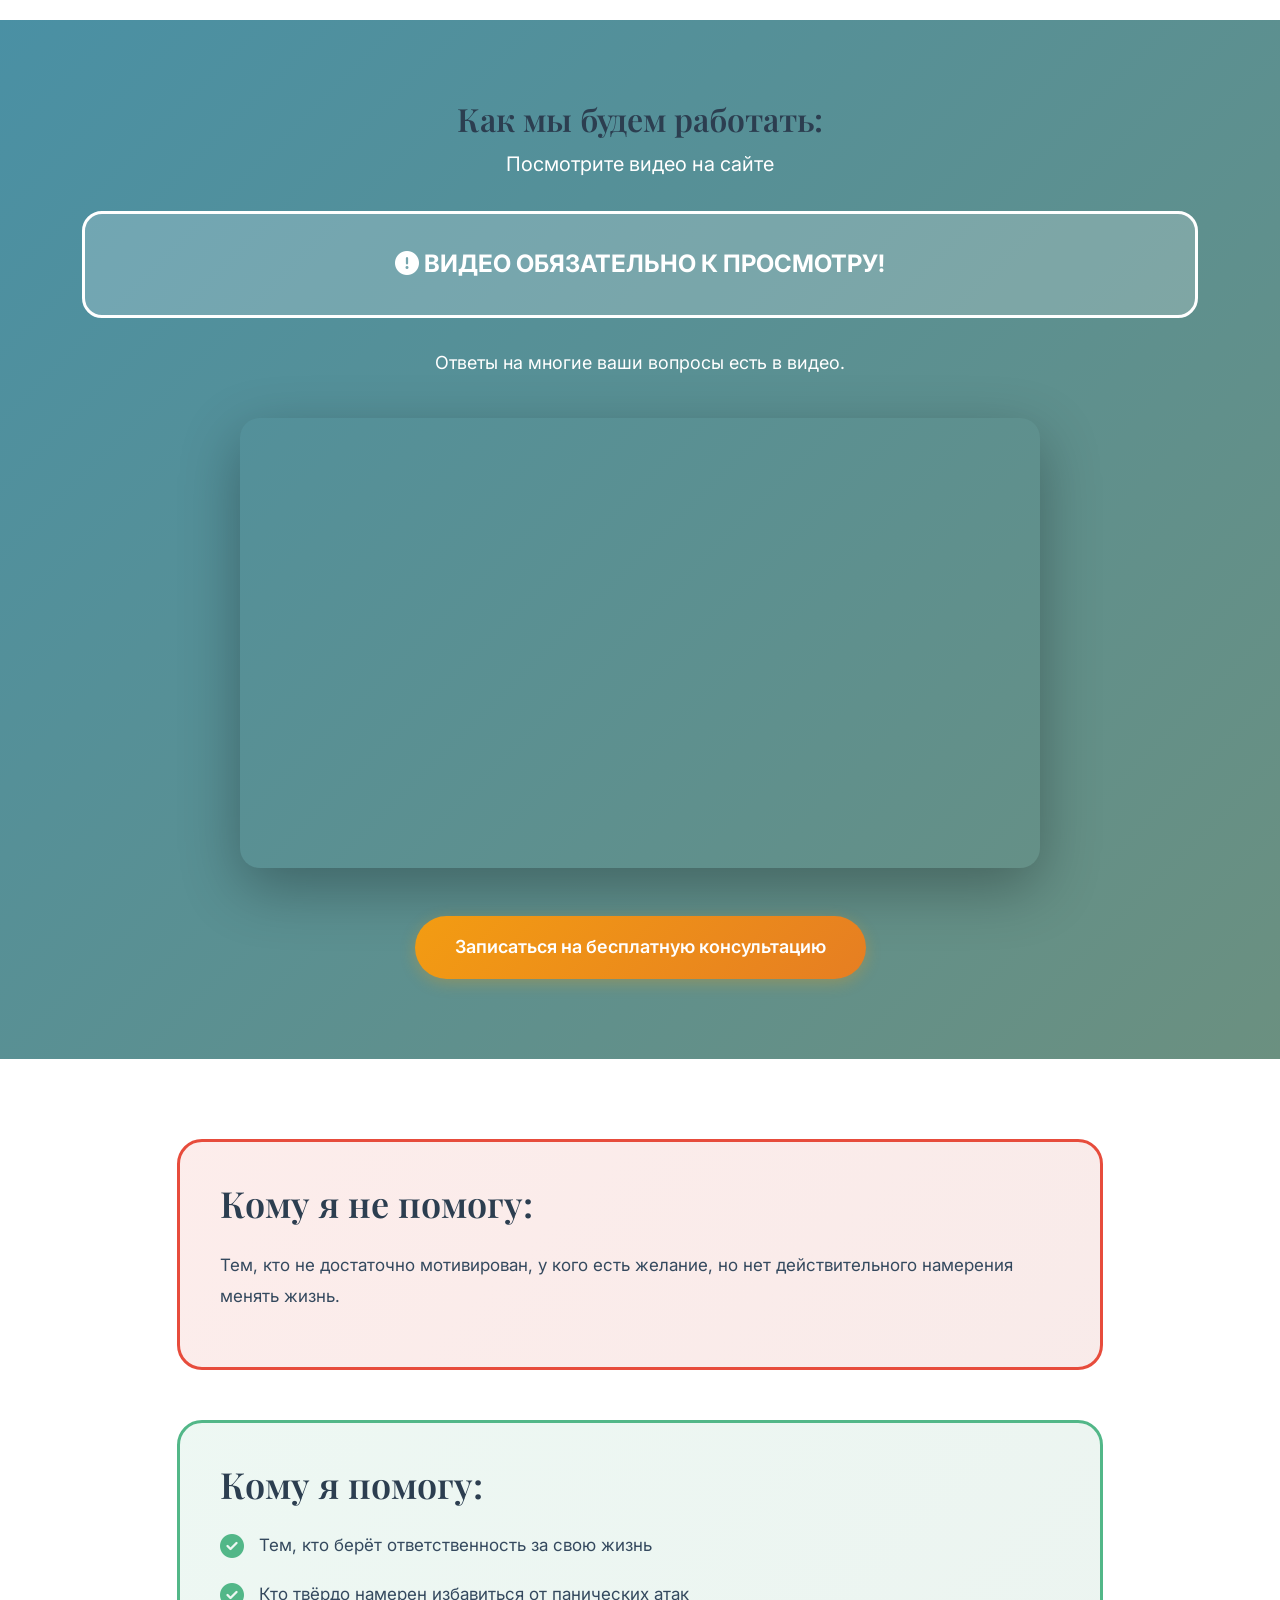
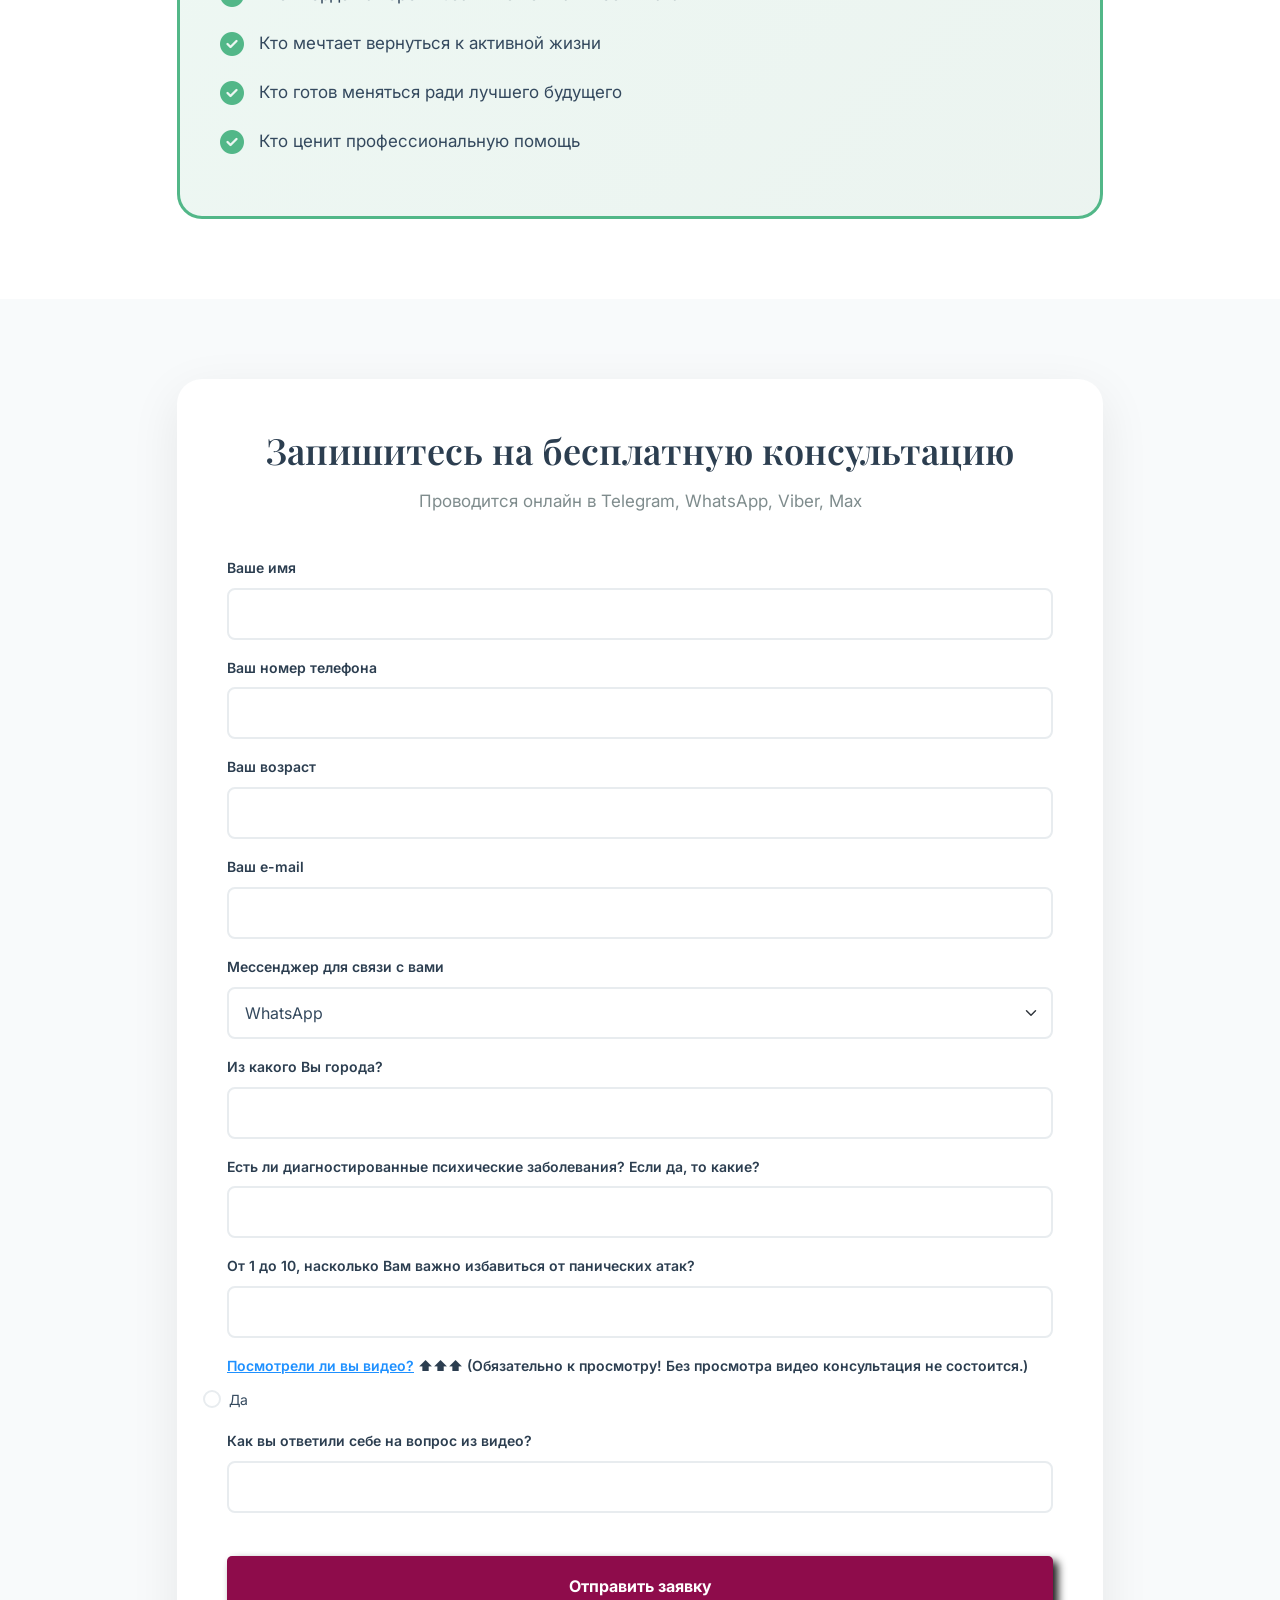
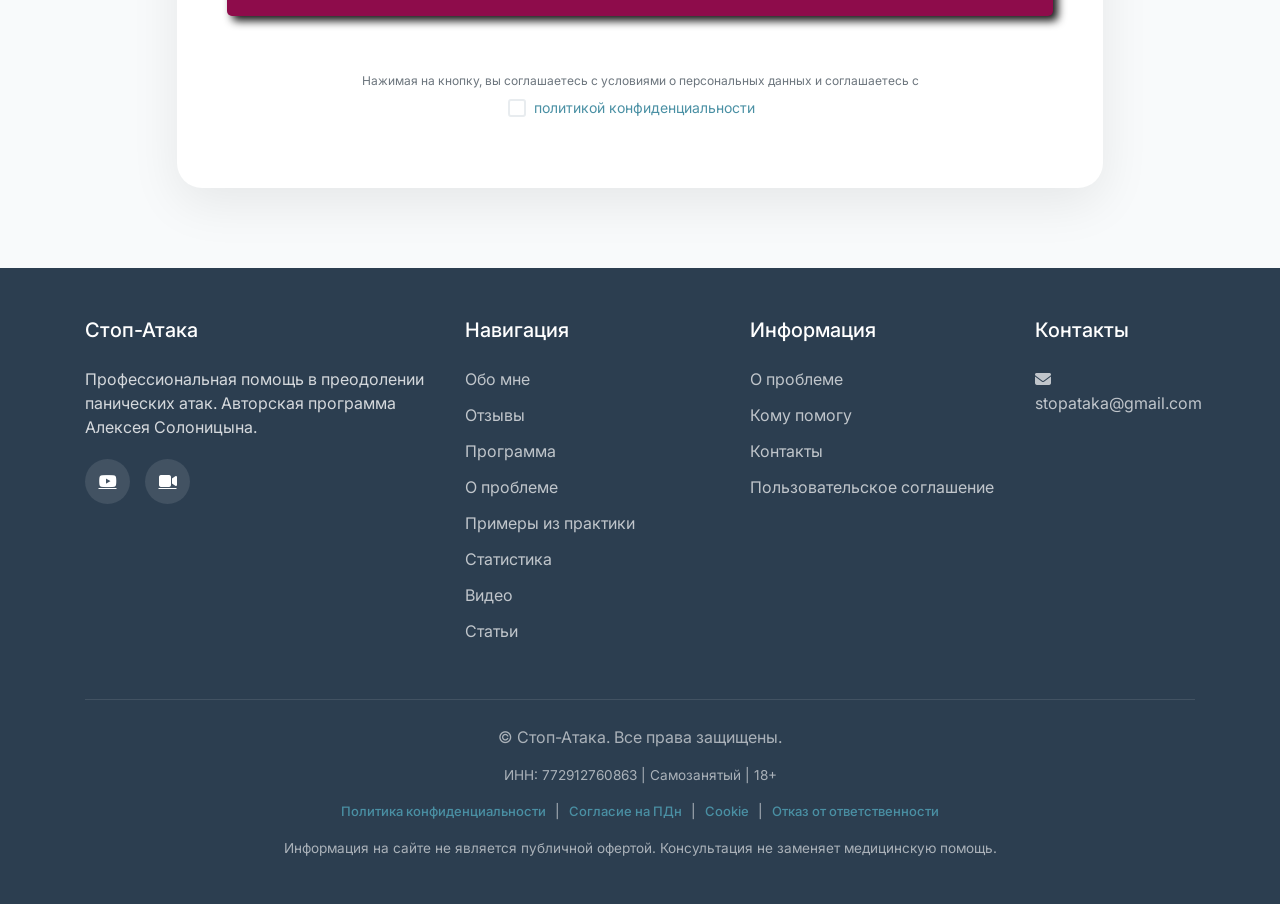
==== commit e1a3cd63: "Добавлено правильное склонение слова 'место' в зависимости от количества (место/места/мест)" ====
--- a/index.html
+++ b/index.html
@@ -121,7 +121,7 @@
                 <div class="col-lg-7">
                     <div class="fade-in-up">
                         <div class="urgent-badge" id="urgentBadge">
-                            <i class="fas fa-clock"></i> Только <span id="placesCount">5</span> мест на бесплатную консультацию в <span id="monthName">апреле</span>
+                            <i class="fas fa-clock"></i> Только <span id="placesCount">5</span> <span id="placesText">мест</span> на бесплатную консультацию в <span id="monthName">апреле</span>
                         </div>
                         <h1>Готовы раз и навсегда попрощаться с паническими атаками?</h1>
                         <p class="lead">Успейте записаться</p>
